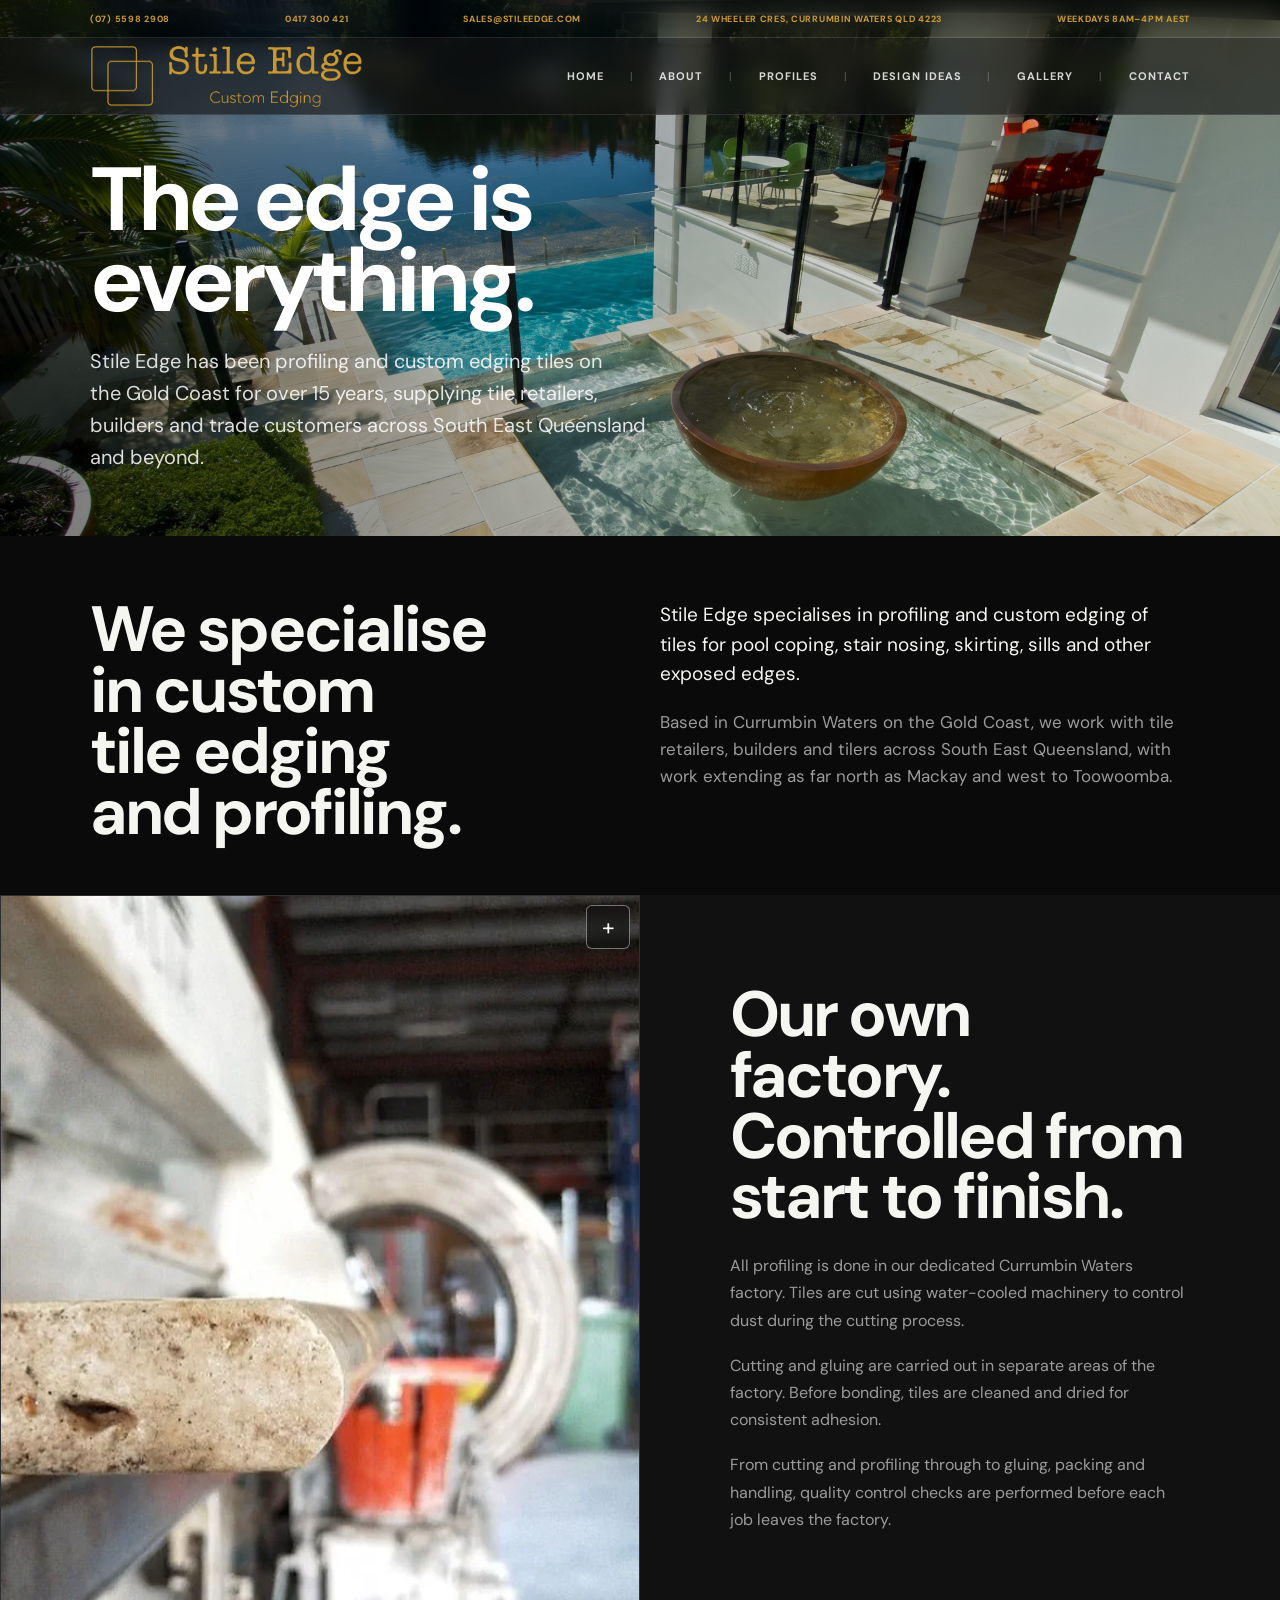
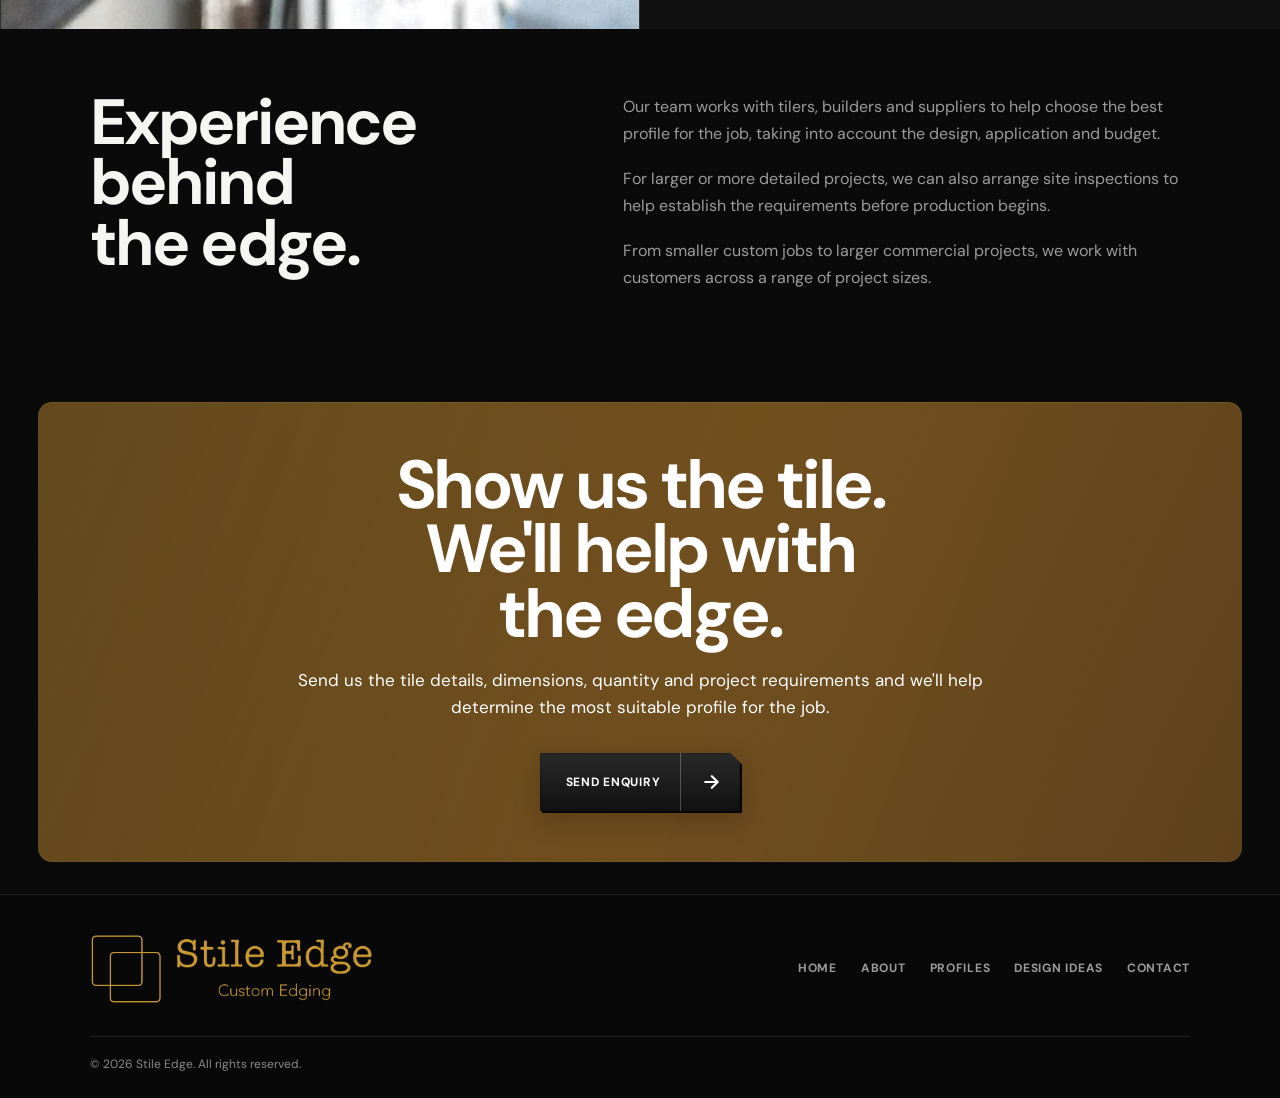
==== about.html @ d9618c3f "Update about.html" ====
<!DOCTYPE html>
<html lang="en">
<head>
    <!-- =========================
         1. HEAD / METADATA
    ========================== -->
    <meta charset="UTF-8">
    <meta name="viewport" content="width=device-width, initial-scale=1.0">
    <title>About Stile Edge | Custom Tile Edging Gold Coast</title>
    <meta name="description" content="Stile Edge is a Gold Coast tile profiling and edging specialist with over 15 years of experience, supplying custom tile edges for pool coping, stairs, aprons and more.">
    <meta property="og:title" content="About Stile Edge | Custom Tile Edging">
    <meta property="og:description" content="Gold Coast based specialists in custom tile edging and profiling.">
    <meta property="og:image" content="https://stileedge.com/images/og-image.jpg">
    <meta property="og:url" content="https://stileedge.com/about.html">
    <meta property="og:type" content="website">
    <!-- Large social preview for X and compatible platforms -->
    <meta name="twitter:card" content="summary_large_image">
    <meta property="og:image:alt" content="Stile Edge custom tile edging and profiling">
    <!-- Preload the above-the-fold heading font -->
    <link
        rel="preload"
        href="fonts/dm-sans-v17-latin-700.woff2"
        as="font"
        type="font/woff2"
        crossorigin
    >
    <link rel="stylesheet" href="style.css">
    <link rel="icon" type="image/png" href="images/favicon.png">
    <link rel="apple-touch-icon" sizes="180x180" href="images/apple-touch-icon.png">
    <link rel="canonical" href="https://stileedge.com/about.html">
    <script type="application/ld+json">
        {
        "@context": "https://schema.org",
        "@type": "LocalBusiness",
        "@id": "https://stileedge.com/#business",
        "name": "Stile Edge",
        "image": "https://stileedge.com/images/logo.webp",
        "telephone": "+61-7-5598-2908",
        "email": "sales@stileedge.com",
        "address": {
            "@type": "PostalAddress",
            "streetAddress": "24 Wheeler Crescent",
            "addressLocality": "Currumbin Waters",
            "addressRegion": "QLD",
            "postalCode": "4223",
            "addressCountry": "AU"
        },
        "areaServed": [
            {
                "@type": "City",
                "name": "Gold Coast"
            },
            {
                "@type": "AdministrativeArea",
                "name": "South East Queensland"
            }
        ],
        "geo": {
            "@type": "GeoCoordinates",
            "latitude": -28.148675,
            "longitude": 153.473419
        },
        "url": "https://stileedge.com",
        "openingHours": "Mo-Fr 08:00-16:00"
        }
    </script>
</head>
<body>
    <!-- =========================
         2.1 HEADER - TOP BAR
    ========================== -->
    <div class="top-bar">
        <div class="top-bar-inner">
            <a
                href="tel:0755982908"
                class="top-bar-office"
            >
                (07) 5598 2908
            </a>
            <a
                href="tel:0417300421"
                class="top-bar-mobile"
            >
                0417 300 421
            </a>
            <a
                href="mailto:sales@stileedge.com"
                class="top-bar-email"
            >
                sales@stileedge.com
            </a>
            <a
                href="https://www.google.com/maps/search/?api=1&query=24+Wheeler+Crescent%2C+Currumbin+Waters+QLD+4223"
                class="top-bar-address"
                target="_blank"
                rel="noopener noreferrer"
            >
                24 Wheeler Cres, Currumbin Waters Qld 4223
            </a>
            <a
                href="contact.html#contact-details"
                class="top-bar-hours"
            >
                Weekdays 8am–4pm AEST
            </a>
        </div>
    </div>
    <!-- =========================
         2.2 HEADER - MAIN HEADER / NAVIGATION
    ========================== -->
    <header class="site-header">
        <div class="header-inner">
            <a href="index.html" class="site-logo" aria-label="Stile Edge home">
                <img class="site-logo-mark"
                     src="images/logo.webp"
                     alt=""
                     width="1020"
                     height="1002">
                
                <img class="site-logo-wordmark"
                     src="images/logotext.webp"
                     alt=""
                     width="1122"
                     height="363">
            </a>
            <nav class="desktop-nav" aria-label="Primary navigation">
                <a href="index.html">Home</a>
                <a href="about.html" aria-current="page">About</a>
                <a href="profiles.html">Profiles</a>
                <a href="designideas.html">Design Ideas</a>
                <a href="gallery.html">Gallery</a>
                <a href="contact.html">Contact</a>
            </nav>
            <button class="menu-button" type="button" aria-label="Open navigation" aria-expanded="false" aria-controls="mobile-menu">
                <span></span>
                <span></span>
            </button>
        </div>
        <nav id="mobile-menu" class="mobile-menu" aria-label="Mobile navigation">
            <a href="index.html">Home</a>
            <a href="about.html" aria-current="page">About</a>
            <a href="profiles.html">Profiles</a>
            <a href="designideas.html">Design Ideas</a>
            <a href="contact.html">Contact</a>
        </nav>
    </header>
    <!-- =========================
         3. MAIN CONTENT
    ========================== -->
    <main>
        <!-- =========================
             3.1 MAIN - HERO
        ========================== -->
        <section class="about-hero">
            <img src="images/heroabout.webp" alt="Custom tile edging by Stile Edge" class="about-hero-image" width="1920" height="750" fetchpriority="high" decoding="async">
            <div class="about-hero-overlay"></div>
            <div class="about-hero-content">
                <h1>
                    The edge is
                    <span>everything.</span>
                </h1>
                <p class="about-hero-text">
                    Stile Edge has been profiling and custom edging tiles on the Gold Coast for over 15 years, supplying tile retailers, builders and trade customers across South East Queensland and beyond.
                </p>
            </div>
        </section>
        <!-- =========================
            3.2 MAIN - INTRODUCTION
        ========================== -->
        <section class="about-introduction section">
            <div class="container">
                <div class="about-introduction-grid">
                    <div class="about-introduction-heading">
                        <h2>
                            We specialise in custom tile edging and profiling.
                        </h2>
                    </div>
                    <div class="about-introduction-copy">
                        <p class="about-lead">
                            Stile Edge specialises in profiling and custom edging of tiles for pool coping, stair nosing, skirting, sills and other exposed edges.
                        </p>
                        <p>Based in Currumbin Waters on the Gold Coast, we work with tile retailers, builders and tilers across South East Queensland, with work extending as far north as Mackay and west to Toowoomba. </p>
                    </div>
                </div>
            </div>
        </section>
        <!-- =========================
             3.3 MAIN - FACTORY / PROCESS
        ========================== -->
        <section class="about-statement">
            <div class="about-statement-image">
                <article class="project-card about-project-card">
                    <button
                        type="button"
                        class="service-gallery-expand project-card-toggle"
                        aria-label="Show Full Bullnose profile used in this image"
                        aria-expanded="false"
                    >
                        +
                    </button>
                    <div class="project-card-inner">
                        <div class="project-card-front">
                            <img
                                src="images/workshop1.webp"
                                alt="Full Bullnose tile edging"
                                width="1400"
                                height="1050"
                                loading="lazy"
                                decoding="async"
                            >
                        </div>
                        <div class="project-card-back" inert>
                            <div class="project-back-content">
                                <div class="mini-profile-full">
                                    <div class="mini-profile-image">
                                        <img
                                            src="images/fullbullnose.webp"
                                            alt="Full Bullnose tile edge profile"
                                            width="915"
                                            height="571"
                                            loading="lazy"
                                        >
                                    </div>
                                    <div class="mini-profile-info">
                                        <strong>Full Bullnose</strong>
                                    
                                        <a
                                            href="profiles.html#full-bullnose"
                                            class="text-link"
                                        >
                                            Explore Full Bullnose
                                            <span aria-hidden="true">↗</span>
                                        </a>
                                    </div>
                                </div>
                            </div>
                        </div>
                    </div>
                </article>
            </div>
            <div class="about-statement-content">
                <h2>Our own factory.<br>
                    Controlled from start to finish.
                </h2>
                <p>All profiling is done in our dedicated Currumbin Waters factory. Tiles are cut using water-cooled machinery to control dust during the cutting process.</p>
                <p>Cutting and gluing are carried out in separate areas of the factory. Before bonding, tiles are cleaned and dried for consistent adhesion.</p>
                <p>From cutting and profiling through to gluing, packing and handling, quality control checks are performed before each job leaves the factory.</p>
            </div>
        </section>
        <!-- =========================
             3.4 MAIN - EXPERIENCE / SERVICE
        ========================== -->
        <section class="about-service section">
            <div class="container">
                <div class="about-service-grid">
                    <div>
                        <h2>Experience behind the edge.</h2>
                    </div>
                    <div class="about-service-copy">
                        <p>
                            Our team works with tilers, builders and suppliers to help choose the best profile for the job, taking into account the design, application and budget.
                        </p>
                        <p>
                            For larger or more detailed projects, we can also arrange site inspections to help establish the requirements before production begins.
                        </p>
                        <p>
                            From smaller custom jobs to larger commercial projects, we work with customers across a range of project sizes.
                        </p>
                    </div>
                </div>
            </div>
        </section>
        <!-- =========================
             3.5 MAIN - CONTACT CTA
        ========================== -->
        <section class="about-cta">
            <div class="about-cta-inner">
                <h2>
                    Show us the tile.
                    <span>We'll help with the edge.</span>
                </h2>
                <p>
                    Send us the tile details, dimensions, quantity and project requirements and we'll help determine the most suitable profile for the job.
                </p>
                <div class="about-cta-actions">
                    <a href="contact.html#contact-form" class="button button-primary">
                        <span class="button-label">Send Enquiry</span>
                        <span class="button-arrow" aria-hidden="true">
                            <svg viewBox="0 0 24 24" aria-hidden="true" focusable="false">
                                <path d="M5 12h14M13 5l7 7-7 7" />
                            </svg>
                        </span>
                    </a>
                </div>
            </div>
        </section>
    </main>
    <!-- =========================
         4. FOOTER
    ========================== -->
    <footer class="site-footer">
        <div class="footer-inner">
            <a
                href="index.html"
                class="footer-brand"
                aria-label="Stile Edge home"
            >
                <img
                    class="footer-mark"
                    src="images/logo.webp"
                    alt=""
                    width="1020"
                    height="1002"
                    loading="lazy"
                >
                <img
                    class="footer-wordmark"
                    src="images/logotext.webp"
                    alt=""
                    width="1122"
                    height="363"
                    loading="lazy"
                >
            </a>
            <nav
                class="footer-links"
                aria-label="Footer navigation"
            >
                <a href="index.html">Home</a>
                <a href="about.html">About</a>
                <a href="profiles.html">Profiles</a>
                <a href="designideas.html">Design Ideas</a>
                <a href="contact.html">Contact</a>
            </nav>
        </div>
        <div class="footer-bottom">
            <p class="copyright">
                © 2026 Stile Edge. All rights reserved.
            </p>
        </div>
    </footer>
    <!-- =========================
         5. JAVASCRIPT
    ========================== -->
    <script src="script.js"></script>
</body>
</html>
---- style.css ----
*,
*::before,
*::after {
    box-sizing: border-box;
}
/* ==========================
   1. Design Tokens
========================== */
:root {
    --bg: #0a0a0a;
    --surface: #111111;
    --surface-2: #181818;
    --text: #f5f5f2;
    --text-muted: #9b9b9b;
    --text-dim: #888888;
    /* Brand */
    --brand-gold: #d9a64a;
    --logo-gold: #CC9B33;
    --brand-gold-bright: #e8c676;
    --brand-gold-deep: #b98232;
    --platinum-blue: #334c5c;
    --platinum-blue-deep: #223640;
    --platinum-blue-deeper: #101c22;
    /* Semantic */
    --accent: var(--brand-gold);
    --accent-bright: var(--brand-gold-bright);
    --accent-ink: var(--brand-gold);
    --line-strong: rgba(255,255,255,.20);
    --beam: var(--brand-gold);
    --beam-size: 2px;
    --dark: #050505;
    --line: rgba(255,255,255,.10);
    --max-width: 1100px;
    --page-padding: clamp(20px, 4vw, 72px);
    --section-space: clamp(48px, 5vw, 72px);
    --section-gap: clamp(32px, 4vw, 56px);
    --ease: cubic-bezier(.22, 1, .36, 1);
    --section-title-size: clamp(38px, 4vw, 54px);
    --body-copy-size: 16px;
    --gold-button:
        linear-gradient(
            180deg,
            rgba(255,255,255,.28) 0,
            rgba(255,255,255,.06) 2px,
            transparent 3px
        ),
        linear-gradient(
            108deg,
            transparent 0%,
            transparent 34%,
            rgba(255,255,255,.11) 46%,
            transparent 60%
        ),
        linear-gradient(
            180deg,
            var(--brand-gold-bright) 0%,
            var(--brand-gold) 44%,
            var(--brand-gold-deep) 100%
        );
    
    --gold-button-hover:
        linear-gradient(
            180deg,
            rgba(255,255,255,.34) 0,
            rgba(255,255,255,.08) 2px,
            transparent 3px
        ),
        linear-gradient(
            108deg,
            transparent 0%,
            transparent 30%,
            rgba(255,255,255,.16) 46%,
            transparent 62%
        ),
        linear-gradient(
            180deg,
            var(--brand-gold-bright) 0%,
            var(--brand-gold) 52%,
            var(--brand-gold-deep) 100%
        );
    --cta-surface:
        linear-gradient(
            115deg,
            #896628 0%,
            #75521F 48%,
            #62451D 100%
        );
    /* Spacing rhythm */
    --space-1: 4px;
    --space-2: 8px;
    --space-3: 12px;
    --space-4: 16px;
    --space-5: 24px;
    --space-6: 32px;
    --space-7: 48px;
    --space-8: 64px;
    --space-9: 80px;
    /* Stile edge motif */
    --brand-edge-length: 40px;
    --brand-edge-thickness: 2px;

    /* Shape system */
    --radius-section: 14px;
    --radius-card: 0;
    --radius-media: 0;
    --radius-tag: 0;
    --radius-field: 0;
    --radius-section-edge: 0;
    
    /* Button geometry */
    --button-depth: 2px;
    --button-chamfer: 14px;
    --button-arrow-width: 52px;
}
/* ==========================
   2. Fonts
========================== */

/* dm-sans-regular - latin */
@font-face {
  font-display: swap;
  font-family: 'DM Sans';
  font-style: normal;
  font-weight: 400;
  src: url('fonts/dm-sans-v17-latin-regular.woff2') format('woff2');
}
/* dm-sans-500 - latin */
@font-face {
  font-display: swap;
  font-family: 'DM Sans';
  font-style: normal;
  font-weight: 500;
  src: url('fonts/dm-sans-v17-latin-500.woff2') format('woff2');
}
/* dm-sans-700 - latin */
@font-face {
  font-display: swap;
  font-family: 'DM Sans';
  font-style: normal;
  font-weight: 700;
  src: url('fonts/dm-sans-v17-latin-700.woff2') format('woff2');
}

/* ==========================
   3. Base / Reset
========================== */

@view-transition {
    navigation: auto;
}

::view-transition-old(root),
::view-transition-new(root) {
    animation-duration: 180ms;
    animation-timing-function: ease-out;
}

#profiles,
#aprons,
#gallery,
#contact {
    scroll-margin-top: 110px;
}

h1,
h2,
h3 {
    text-wrap: balance;
}

p {
    text-wrap: pretty;
}

html {
    color-scheme: dark;
    scroll-padding-top: 110px;
    scroll-behavior: smooth;
}


body {
    margin: 0;
    background: var(--bg);
    color: var(--text);
    font-family: "DM Sans", system-ui, -apple-system, sans-serif;
    line-height: 1.6;
    -webkit-font-smoothing: antialiased;
    -moz-osx-font-smoothing: grayscale;
    overflow-x: hidden;
}

img {
    display: block;
    max-width: 100%;
    height: auto;
}


a {
    color: inherit;
    text-decoration: none;
    transition:
        color .3s ease,
        background-color .3s ease,
        border-color .3s ease,
        transform .3s ease;
}


a:hover {
    color: var(--accent);
}


a:focus-visible,
button:focus-visible {
    outline: 2px solid var(--text);
    outline-offset: 6px;
}

button {
    font: inherit;
}

.menu-button {
    display: none;
}

.feature-image {
    border: 0;
}

.profiles-heading h2,
.aprons-heading h2,
.feature-copy h2,
.section-heading h2 {
    position: relative;
    padding-bottom: 16px;
}

.profiles-heading h2::after,
.aprons-heading h2::after,
.feature-copy h2::after,
.section-heading h2::after {
    content: "";
    position: absolute;
    left: 0;
    bottom: 0;
    width: var(--brand-edge-length);
    height: var(--brand-edge-thickness);
    background: var(--accent);
}

.profiles-heading h2,
.aprons-heading h2,
.section-heading h2,
.feature-copy h2 {
    font-size: var(--section-title-size);
    line-height: .96;
    letter-spacing: -.04em;
}

.profiles-description,
.aprons-intro-copy,
.feature-copy p:not(.eyebrow) {
    font-size: var(--body-copy-size);
    line-height: 1.6;
}

.feature-image,
.gallery-grid img {
    border-radius: var(--radius-media);
    overflow: hidden;
}

/* ==========================
   4.1 SHARED SERVICE CARDS
============================== */

.service-number {
    display: none;
}

.services {
    background: var(--bg);
}

.service-feature {
   position: relative;
   display: grid;
   grid-template-columns: 1fr 1fr;
   min-height: 500px;
   margin-bottom: 0;
   background: var(--surface);
   border:
   1px solid var(--line-strong);
   border-top:
       var(--beam-size)
       solid
       var(--beam);
   border-bottom: 0;
       overflow: hidden;
       transition:
           border-color .3s ease;
}

.service-feature:last-child {
    border-bottom:
        1px solid
        var(--line);
}

.service-image {
    position: relative;
    min-height: 500px;
    overflow: hidden;
    background: var(--surface-2);
}

.service-image img {
    width: 100%;
    height: 100%;
    object-fit: cover;
    transition:
        transform .9s var(--ease);
}

.service-content {
    position: relative;
    border-left:
        var(--beam-size)
        solid
        var(--beam);
    display: flex;
    flex-direction: column;
    justify-content: center;
    padding:
        clamp(40px, 6vw, 85px)
        clamp(30px, 5vw, 70px);
}

.service-content h3 {
    margin: 0 0 20px;
    font-family:
        "DM Sans",
        system-ui,
        sans-serif;
    font-size: clamp(40px, 4.5vw, 66px);
    line-height: .9;
    font-weight: 500;
    letter-spacing: -.045em;
}

.service-content p {
    max-width: 530px;
    margin: 0 0 25px;
    color: var(--text-muted);
    font-size: 16px;
    line-height: 1.7;
}

.service-feature:nth-of-type(even) .service-image {
    order: 2;
}

.service-feature:nth-of-type(even) .service-content {
    order: 1;
    border-left: 0;
    border-right:
       var(--beam-size)
       solid
       var(--beam);
}

/* =============================
   4.2 SHARED SERVICE GALLERIES
================================= */

:is(.home-page, .services-page-body) .service-feature--gallery {
    transition:
        grid-template-columns .22s var(--ease),
        min-height .22s var(--ease);
}

/* ==========================
   Gallery media
========================== */

:is(.home-page, .services-page-body) .service-gallery {
    position: relative;
    isolation: isolate;
}

:is(.home-page, .services-page-body) .service-gallery-track {
    display: flex;
    width: 100%;
    height: 100%;
    overflow: hidden;
    scrollbar-width: none;
}

:is(.home-page, .services-page-body) .service-gallery-track::-webkit-scrollbar {
    display: none;
}

:is(.home-page, .services-page-body) .service-gallery-slide {
    flex: 0 0 100%;
    width: 100%;
    min-width: 100%;
    height: 100%;
    margin: 0;
    background: var(--dark);
    scroll-snap-align: start;
    scroll-snap-stop: always;
}

:is(.home-page, .services-page-body) .service-gallery-slide img {
    display: block;
    width: 100%;
    height: 100%;
    object-fit: cover;
    pointer-events: none;
    user-select: none;
}

/* ==========================
   Counter
========================== */

:is(.home-page, .services-page-body) .service-gallery-counter {
    position: absolute;
    left: 10px;
    bottom: 10px;
    z-index: 4;
    padding: 7px 9px;
    border-radius: 6px;
    background: rgba(18, 18, 18, .72);
    color: #fff;
    font-size: 10px;
    font-weight: 700;
    line-height: 1;
    letter-spacing: .08em;
    backdrop-filter: blur(6px);
    -webkit-backdrop-filter: blur(6px);
}

/* ==========================
   Expand / collapse
========================== */

:is(.home-page, .services-page-body) .service-gallery-expand,
.project-card-toggle {
    position: absolute;
    top: 10px;
    right: 10px;
    z-index: 5;
    display: grid;
    place-items: center;
    width: 44px;
    height: 44px;
    padding: 0;
    border: 1px solid rgba(255, 255, 255, .42);
    border-radius: 6px;
    background: rgba(18, 18, 18, .65);
    color: #fff;
    font-size: 23px;
    font-weight: 400;
    line-height: 1;
    cursor: pointer;
    backdrop-filter: blur(6px);
    -webkit-backdrop-filter: blur(6px);
    transition:
        transform .18s ease,
        background-color .18s ease,
        border-color .18s ease;
}

:is(.home-page, .services-page-body) .service-gallery-expand:hover,
.project-card-toggle:hover {
    background: rgba(18, 18, 18, .88);
    border-color: rgba(255, 255, 255, .7);
}

:is(.home-page, .services-page-body) .service-gallery-expand:active,
.project-card-toggle:active {
    transform: scale(.95);
}

:is(.home-page, .services-page-body)
.service-feature--gallery.is-gallery-open
.service-gallery-expand {
    transform: rotate(45deg);
}

/* ==========================
   Previous / next
========================== */

:is(.home-page, .services-page-body) .service-gallery-arrow {
    position: absolute;
    top: 50%;
    z-index: 5;
    display: grid;
    place-items: center;
    width: 46px;
    height: 46px;
    padding: 0;
    border: 1px solid rgba(255, 255, 255, .42);
    border-radius: 6px;
    background: rgba(18, 18, 18, .64);
    color: #fff;
    font-size: 18px;
    opacity: 0;
    visibility: hidden;
    pointer-events: none;
    cursor: pointer;
    transform: translateY(-50%);
    backdrop-filter: blur(6px);
    -webkit-backdrop-filter: blur(6px);
    transition:
        opacity .18s ease,
        background-color .18s ease,
        border-color .18s ease;
}

:is(.home-page, .services-page-body) .service-gallery-arrow--prev {
    left: 14px;
}

:is(.home-page, .services-page-body) .service-gallery-arrow--next {
    right: 14px;
}

:is(.home-page, .services-page-body)
.service-feature--gallery.is-gallery-open
.service-gallery-arrow {
    opacity: 1;
    visibility: visible;
    pointer-events: auto;
}

:is(.home-page, .services-page-body)
.service-gallery-arrow:hover:not(:disabled) {
    background: rgba(18, 18, 18, .9);
    border-color: rgba(255, 255, 255, .72);
}

:is(.home-page, .services-page-body) .service-gallery-arrow:disabled {
    opacity: .25;
    cursor: default;
    pointer-events: none;
}

/* ==========================
   Swipe enabled only when open
========================== */

:is(.home-page, .services-page-body)
.service-feature--gallery.is-gallery-open
.service-gallery-track {
    overflow-x: auto;
    overflow-y: hidden;
    scroll-snap-type: x mandatory;
    scroll-behavior: smooth;
    overscroll-behavior-inline: contain;
}

/* Existing service hover zoom must
   not fight the carousel */

:is(.home-page, .services-page-body)
.service-feature--gallery.is-gallery-open:hover
.service-gallery-slide img {
    transform: none;
}

/* =========================
   4.3 SERVICE DETAIL PAGES
============================ */

.service-detail {
    padding-block:
        clamp(42px, 4.5vw, 60px);
    border-bottom:
        1px solid
        var(--line-strong);
    background: var(--surface);
}

/* Alternate section tone */

.service-detail:nth-of-type(even) {
    background: var(--bg);
}

/* Main layout */

.service-detail-grid {
    display: grid;
    grid-template-columns:
        minmax(280px, .9fr)
        minmax(340px, 1.1fr);
    gap:
        clamp(40px, 6vw, 84px);
    align-items: center;
}

/* =================================
   Copy
================================= */

.service-detail-main {
    grid-column: 1;
    grid-row: 1;
    max-width: 560px;
}

.service-detail-main h2 {
    display: flex;
    align-items: baseline;
    gap: 14px;
    margin:
        0
        0
        18px;
    font-family:
        "DM Sans",
        system-ui,
        sans-serif;
    font-size:
        clamp(40px, 4vw, 56px);
    font-weight: 500;
    line-height: .94;
    letter-spacing: -.04em;
}

.service-detail-number {
    color: var(--accent-ink);
    font-family:
        "DM Sans",
        system-ui,
        sans-serif;
    font-size: 11px;
    font-weight: 700;
    letter-spacing: .14em;
}

.service-detail-main > p {
    max-width: 520px;
    margin:
        0
        0
        22px;
    color: var(--text-muted);
    font-size: 16px;
    line-height: 1.65;
}

/* =================================
   Scope tags
================================= */

.scope-items {
    display: flex;
    flex-wrap: wrap;
    gap: 8px;
    margin: 0;
    border: 0;
}

.scope-items span,
.scope-items a {
    padding:
        8px
        11px;
    border:
        1px solid
        var(--line-strong);
    border-radius: 0;
    background: transparent;
    color: var(--text-muted);
    font-size: 9px;
    font-weight: 700;
    letter-spacing: .08em;
    text-transform: uppercase;
}

.scope-items a {
    transition:
        color .18s ease,
        border-color .18s ease,
        background-color .18s ease;
}

.scope-items a:hover {
    color: var(--accent);
    border-color: var(--accent);
}

/* =================================
   Image
================================= */

.service-detail-image {
    grid-column: 2;
    grid-row: 1;
    justify-self: end;
    width:
        min(100%, 520px);
    margin: 0;
    aspect-ratio: 3 / 2;
    overflow: hidden;
    border: 0;
    box-shadow:
        7px
        7px
        0
        var(--dark);
}

.service-detail-image img {
    width: 100%;
    height: 100%;
    object-fit: cover;
    transition:
        transform .5s
        var(--ease);
}

/* =================================
   Alternate image / copy
================================= */

.service-detail:nth-of-type(even)
.service-detail-main {
    grid-column: 2;
}

.service-detail:nth-of-type(even)
.service-detail-image {
    grid-column: 1;

    justify-self: start;
}

/* =========================================================
   4.4 SERVICE GALLERY UTILITIES
========================================================= */

.has-single-gallery-image .service-gallery-counter,
.has-single-gallery-image .service-gallery-arrow {
    display: none !important;
}

/* ==========================
   5. Shared Layout
========================== */

.container {
    width: min(100% - (var(--page-padding) * 2), var(--max-width));
    margin-inline: auto;
}

.section {
    padding-block: var(--section-space);
}

.section + .section {
    padding-top: var(--section-gap);
}

/* =========================================================
   5.1 HEADER - TOP INFORMATION BAR
========================================================= */

.top-bar {
    position: fixed;
    top: 0;
    left: 0;
    width: 100%;
    height: 38px;
    z-index: 400;
    border-bottom: 1px solid rgba(255, 255, 255, .12);
    background: rgba(0, 0, 0, .33);
    backdrop-filter: blur(14px);
    -webkit-backdrop-filter: blur(14px);
    color: var(--logo-gold);        
    /* old - color: rgba(255,255,255,.82); -  */
    font-size: 9px;
    font-weight: 700;
    letter-spacing: .08em;
    line-height: 1;
    text-transform: uppercase;
}

.top-bar-inner {
    width: min(
        calc(100% - (var(--page-padding) * 2)),
        var(--max-width)
    );

    height: 38px;
    margin-inline: auto;
    display: flex;
    align-items: center;
    justify-content: space-between;
    gap: 30px;
}

.top-bar a {
    color: var(--logo-gold);
    /* old - color: rgba(255,255,255,.78); - */
}

.top-bar a:hover {
    color: var(--accent);
}


/* =========================================================
   5.2 HEADER - MAIN HEADER
========================================================= */

.site-header {
    position: absolute;
    top: 38px;
    left: 0;
    width: 100%;
    z-index: 300;
    background: rgba(20, 20, 20, .62);
    backdrop-filter: blur(10px);
    -webkit-backdrop-filter: blur(10px);
    border-bottom: 1px solid rgba(255, 255, 255, .10);
}

.header-inner {
    width: min(
        calc(100% - (var(--page-padding) * 2)),
        var(--max-width)
    );
    min-height: 76px;
    margin-inline: auto;
    display: grid;
    grid-template-columns: 280px minmax(0, 1fr);
    align-items: center;
    column-gap: 40px;
}


.site-logo {
    display: flex;
    align-items: center;
    gap: 12px;
    width: fit-content;
    max-width: 100%;
}

.site-logo img {
    display: block;
    height: auto;
    max-width: none;
}

.site-logo .site-logo-mark {
    width: 64px;
}

.site-logo .site-logo-wordmark {
    width: 198px;
}

/* =========================================================
   5.3 HEADER - DESKTOP NAVIGATION
========================================================= */

.desktop-nav {
    min-width: 0;
    display: flex;
    align-items: center;
    justify-content: flex-end;
    gap: clamp(18px, 2vw, 30px);
    white-space: nowrap;
}

.desktop-nav a {
    display: inline-flex;
    align-items: center;
    color: rgba(255, 255, 255, .82);
    font-size: 11px;
    font-weight: 700;
    letter-spacing: .095em;
    line-height: 1;
    text-transform: uppercase;
    transition:
        color .3s ease,
        opacity .3s ease;
}

.desktop-nav a + a::before {
    content: "|";
    margin-right: clamp(18px, 2vw, 30px);
    color: rgba(255, 255, 255, .28);
    font-weight: 400;
}

.desktop-nav a:hover {
    color: #fff;
}

/* =========================================================
   5.6 HEADER - MOBILE MENU
========================================================= */

.mobile-menu {
    display: flex;
    flex-direction: column;
    position: absolute;
    top: 100%;
    left: 0;
    right: 0;
    z-index: 1001;
    background: rgba(12, 12, 12, .92);
    backdrop-filter: blur(18px);
    -webkit-backdrop-filter: blur(18px);
    border-top: 1px solid rgba(255, 255, 255, .10);
    box-shadow: 0 20px 40px rgba(0, 0, 0, .45);
    max-height: 0;
    opacity: 0;
    visibility: hidden;
    overflow: hidden;
    pointer-events: none;
    transition:
        max-height .4s var(--ease),
        opacity .3s ease,
        visibility .3s ease;
}

.mobile-menu.open {
    max-height: 360px;
    opacity: 1;
    visibility: visible;
    pointer-events: auto;
}

.mobile-menu a {
    display: flex;
    align-items: center;
    min-height: 52px;
    padding-left: 24px;
    padding-right: 24px;
    border-bottom: 1px solid var(--line);
    color: var(--text-muted);
    font-size: 12px;
    font-weight: 700;
    letter-spacing: .08em;
    text-transform: uppercase;
    transition:
        color .3s ease,
        padding-left .3s ease;
}

.mobile-menu a:hover {
    padding-left: 28px;
    color: var(--text);
}

.mobile-menu a:last-child {
    border-bottom: 0;
}

/* ===================================
   6.1 SHARED COMPONENTS - BUTTONS
=================================== */

.button {
    display: inline-flex;
    align-items: stretch;
    justify-content: flex-start;
    min-height: 54px;
    font-size: 12px;
    font-weight: 700;
    letter-spacing: .06em;
    line-height: 1;
    text-transform: uppercase;
    cursor: pointer;
    text-decoration: none;
}

/* --------------------------------------------
   6.1.1 SHARED COMPONENTS - BUTTONS PRIMARY
------------------------------------------ */

.button-primary {
    --button-face: var(--gold-button);
    --button-face-hover: var(--gold-button-hover);
    --button-ink: #090909;
    --button-depth-color: #050505;
    --button-divider: rgba(9, 9, 9, .14);
    --button-chamfer: 8px;
    position: relative;
    isolation: isolate;
    z-index: 0;
    min-height: 54px;
    padding: 0 0 0 20px;
    background: transparent;
    color: var(--button-ink);
    border: 0;
    border-radius: 0;
    overflow: visible;
    transition:
        transform .22s var(--ease),
        color .22s ease;
}

/* CTA top face */
.button-primary::before {
    content: "";
    position: absolute;
    inset: 0;
    z-index: -1;
    background: var(--button-face);
    clip-path: polygon(
        0 0,
        calc(100% - var(--button-chamfer)) 0,
        100% var(--button-chamfer),
        100% 100%,
        0 100%
    );
    
    border-radius: 0;
    box-shadow:
        inset 0 0 0 1px rgba(8,8,8,.22);
    transition:
        background-color .22s ease;
}

/* Black underlayer = tile thickness */
.button-primary::after {
    content: "";
    position: absolute;
    inset: 0;
    z-index: -2;
    background: var(--button-depth-color);
    clip-path: polygon(
        0 0,
        calc(100% - var(--button-chamfer)) 0,
        100% var(--button-chamfer),
        100% 100%,
        0 100%
    );
    
    border-radius: 0;
    transform:
        translate(var(--button-depth), var(--button-depth));
    transition:
        transform .22s var(--ease);
}

.contact .button-primary,
.about-cta .button-primary {
    --button-chamfer: 10px;
    --button-face: linear-gradient(180deg, #292929, #111111);
    --button-face-hover: linear-gradient(180deg, #383838, #1D1D1D);
    --button-ink: #FFFFFF;
    --button-divider: rgba(255,255,255,.25);
    min-height: 58px;
    padding-left: 26px;
    filter: drop-shadow(0 8px 12px rgba(0,0,0,.18));
    /* old - filter: drop-shadow( 0 10px 18px rgba(235, 173, 70, .10)); - */
}

.contact .button-label,
.about-cta .button-label {
    min-height: 58px;
    padding-right: 20px;
}

.contact .button-arrow,
.about-cta .button-arrow {
    width: 60px;
    min-height: 58px;
}

.button-label {
    display: inline-flex;
    align-items: center;
    min-height: 54px;
    padding-right: 16px;
    white-space: nowrap;
}

.button-arrow {
    display: inline-flex;
    align-items: center;
    justify-content: center;
    align-self: stretch;
    width: var(--button-arrow-width);
    min-height: 54px;
    border-left: 1px solid var(--button-divider);
    background: transparent;
    color: inherit;
}

.button-arrow svg {
    width: 20px;
    height: 20px;
    fill: none;
    stroke: currentColor;
    stroke-width: 2.6;
    stroke-linecap: round;
    stroke-linejoin: round;
    transition:
        transform .22s var(--ease);
}

.button-primary:hover {
    color: var(--button-ink);
}

.button-primary:hover::before {
    background: var(--button-face-hover);
}

.button-primary:hover::after {
    transform:
        translate(
            var(--button-depth),
            var(--button-depth)
        );
}

.button-primary:hover .button-arrow svg {
    transform: translateX(2px);
}

.button-primary:active {
    transform: translate(1px, 1px);
}

.button-primary:active::after {
    transform: translate(2px, 2px);
}

/* ========================================
   6.2 SHARED COMPONENTS - SECTION HEADINGS
======================================== */

.section-heading {
    max-width: 800px;
    margin-bottom: 45px;
}

.section-heading h2 {
    margin: 0;
    font-size: clamp(36px, 5vw, 64px);
    line-height: 1;
    letter-spacing: -0.03em;
}

/* ========================================
   6.3 SHARED COMPONENTS - EYEBROW LABELS
======================================== */

.eyebrow {
    margin: 0 0 12px;
    color: var(--accent);
    font-size: 11px;
    font-weight: 800;
    letter-spacing: .12em;
    text-transform: uppercase;
}

/* ----------------------------------------
   6.4 SHARED COMPONENTS - Text Links
-------------------------------------- */

.text-link {
    display: inline-flex;
    align-items: center;
    gap: 10px;
    color: var(--text);
    font-size: 12px;
    font-weight: 800;
    letter-spacing: .08em;
    text-transform: uppercase;
}


.text-link span {
    color: var(--accent);
    font-size: 18px;
    transition:
        transform .4s var(--ease);
}


.text-link:hover {
    color: var(--text);
}


.text-link:hover span {
    transform: translate(4px, -4px);
}

/* =====================================
   7.1 HOME PAGE - Hero
================================== */

.hero {
    position: relative;
    height: min(620px, 70vh);
    min-height: 520px;
    display: block;
    overflow: hidden;
    padding-top: 0;
}

.hero-slider,
.hero-overlay {
    position: absolute;
    inset: 0;
}

.hero-slider {
    touch-action: pan-y;
}

.hero-slide {
    position: absolute;
    inset: 0;
    opacity: 0;
    z-index: 0;
    transition: opacity 2.2s ease-in-out;
}

.hero-slide.is-active {
    opacity: 1;
    z-index: 1;
}

.hero-image {
    width: 100%;
    height: 100%;
    object-fit: cover;
    object-position: center 30%;
}

.hero-overlay {
    position: absolute;
    inset: 0;
    background:
        linear-gradient(
            90deg,
            rgba(0,0,0,.92) 0%,
            rgba(0,0,0,.65) 42%,
            rgba(0,0,0,.15) 100%
        );
    z-index: 2;
    pointer-events: none;
}

.hero-content {
    position: absolute;
    top: 114px;
    bottom: 108px;
    left: max(var(--page-padding), calc((100vw - var(--max-width)) / 2));
    right: auto;
    z-index: 3;
    width: min(
        850px,
        calc(100% - (var(--page-padding) * 2))
    );
    display: flex;
    flex-direction: column;
    justify-content: center;
}

.hero h1 {
    max-width: 860px;
    margin: 0 0 14px;
    font-size: clamp(52px, 6.25vw, 84px);
    line-height: .9;
    letter-spacing: -.05em;
    text-wrap: balance;
    color: #FFFFFF;
}

.hero h1 span {
    display: block;
    color: #FFFFFF;
}

.hero-text {
    max-width: 620px;
    margin: 0;
    color: rgba(255,255,255,.72);
    font-size: clamp(15px, 1.45vw, 18px);
}

.hero-actions {
    position: absolute;
    left: max(
        var(--page-padding),
        calc((100vw - var(--max-width)) / 2)
    );

    bottom: 42px;
    transform: none;
    z-index: 3;
    display: flex;
    justify-content: flex-start;
    gap: 12px;
    flex-wrap: nowrap;
    width: max-content;
}

/* ====================================
   7.3 HOME PAGE - PROFILES
==================================== */

.profiles {
    background: var(--bg);
    padding-top: clamp(16px, 2vw, 28px);
    padding-bottom: var(--section-gap);
}

.profiles-intro {
    display: grid;
    grid-template-columns:
        minmax(0, 1.15fr)
        minmax(0, .85fr);
    gap: var(--space-6);
    align-items: start;
    margin-bottom: var(--space-5);
}

.profiles-heading h2 {
    max-width: 700px;
    margin: 0;
    font-size: clamp(36px, 4.5vw, 46px);
    line-height: .95;
    letter-spacing: -.04em;
    text-wrap: balance;
}

.profiles-description {
    max-width: 500px;
    color: var(--text-muted);
    font-size: 17px;
}

.profiles-description p {
    margin: 0;
}

/* =========================================================
   FINAL POLISH — INNER PAGE SECTION INTROS
========================================================= */

.services-page .profiles {
    padding-block:
        var(--space-7)
        var(--space-6);
}

.services-page .profiles-intro {
    grid-template-columns:
        minmax(0, 1fr)
        minmax(320px, .72fr);
    gap: var(--space-7);
    align-items: start;
    margin-bottom: 0;
}

.services-page .profiles-heading h2 {
    max-width: 640px;
}

.services-page .profiles-description {
    max-width: 560px;
    padding-top: var(--space-1);
}

.services-page .profiles-description p {
    margin: 0;
    line-height: 1.65;
}

@media (max-width: 760px) {
    .services-page .profiles {
        padding-block:
            var(--space-6)
            var(--space-5);
    }

    .services-page .profiles-intro {
        grid-template-columns: 1fr;
        gap: var(--space-5);
    }

    .services-page .profiles-description {
        padding-top: 0;
    }
}

#half-bullnose,
#full-bullnose,
#flat-edge-bevel,
#pencil-round,
#mitred-apron,
#flat-edge-bevel-apron,
#step-tread-grooves,
#custom-profiles {
    scroll-margin-top: 24px;
}

/* ====================================
   7.3.5 HOME PAGE - CUSTOMER REVIEWS
==================================== */

.reviews-section {
    position: relative;
    padding-block: clamp(24px, 3.5vw, 42px);
    background: var(--surface-2);
    border-top: 0;
    border-bottom: 0;
    overflow: hidden;
}

.reviews-layout {
    display: grid;
    grid-template-columns: 320px minmax(0, 1fr);
    align-items: stretch;
    background: var(--surface);
    border-top:
        var(--brand-edge-thickness)
        solid
        var(--accent);
    border-bottom:
        var(--brand-edge-thickness)
        solid
        var(--accent);
        overflow: hidden;
    }

/* -------------------------
   Review overview
------------------------- */

.reviews-overview {
    display: flex;
    flex-direction: column;
    justify-content: space-between;
    padding: 24px;
    background: var(--surface);
    border-right: 0;
}

.reviews-overview .eyebrow {
    margin-bottom: 12px;
}

.reviews-overview h2 {
    margin: 0;
    font-size: clamp(34px, 3.5vw, 46px);
    font-weight: 500;
    line-height: .94;
    letter-spacing: -.045em;
}

.reviews-overview h2 span {
    display: block;
    color: var(--text-muted);
}

/* -------------------------
   Review gallery
------------------------- */

.reviews-gallery {
    position: relative;
    min-width: 0;
    display: flex;
    overflow: hidden;
    background: var(--surface);
}

.reviews-gallery-track {
    flex: 1 1 auto;
    display: flex;
    align-items: stretch;
    width: 100%;
    overflow-x: auto;
    overflow-y: hidden;
    scroll-snap-type: x mandatory;
    scroll-behavior: smooth;
    overscroll-behavior-inline: contain;
    scrollbar-width: none;
}

.reviews-gallery-track::-webkit-scrollbar {
    display: none;
}

/* -------------------------
   Individual review
------------------------- */

.review-gallery-slide {
    position: relative;
    flex: 0 0 100%;
    width: 100%;
    min-width: 100%;
    display: flex;
    flex-direction: column;
    padding:
        24px
        clamp(64px, 6vw, 88px)
        24px
        clamp(28px, 4vw, 52px);
    background: var(--surface);
    scroll-snap-align: start;
    scroll-snap-stop: always;
}

.review-gallery-top {
    display: flex;
    align-items: center;
    justify-content: space-between;
    gap: 24px;
    margin-bottom: 18px;
}

.review-gallery-source {
    display: inline-flex;
    align-items: center;
    gap: 5px;

    color: rgba(255,255,255,.58);

    font-size: 9px;
    font-weight: 700;
    line-height: 1;
    letter-spacing: .12em;
    text-transform: uppercase;

    cursor: pointer;

    transition:
        color .15s ease,
        transform .15s ease;
}

.review-gallery-source:hover {
    color: rgba(255,255,255,.82);
}

.review-gallery-source:active {
    color: var(--accent);
    transform: translateY(1px);
}

.review-gallery-stars {
    flex-shrink: 0;
    color: var(--accent);
    font-size: 14px;
    line-height: 1;
    letter-spacing: .06em;
}

.review-gallery-body {
    min-width: 0;
}

.review-gallery-slide blockquote {
    max-width: 66ch;
    margin: 0 0 18px;
    color: var(--text);
    font-size: clamp(16px, 1.5vw, 18px);
    font-weight: 500;
    line-height: 1.6;
    text-wrap: pretty;
}

.review-gallery-slide blockquote p {
    margin: 0;
}

/* -------------------------
   Reviewer / source
------------------------- */

.review-gallery-footer {
    display: flex;
    align-items: center;
    justify-content: space-between;
    gap: 24px;
    margin-top: auto;
    padding-top: 16px;
    border-top: 0;
}

.review-gallery-footer strong {
    font-size: 13px;
    font-weight: 700;
}

/* -------------------------
   Next review control
------------------------- */

.review-gallery-next {
    position: absolute;
    top: 50%;
    right: 18px;
    z-index: 4;

    width: 42px;
    height: 42px;
    padding: 0;

    display: grid;
    place-items: center;

    background: transparent;
    color: #090909;

    border: 0;
    border-radius: 0;

    cursor: pointer;

    transform: translateY(-50%);

    isolation: isolate;
}

/* Gold face */
.review-gallery-next::before {
    content: "";
    position: absolute;
    inset: 0;
    z-index: -1;
    background: var(--gold-button);
    clip-path: polygon(
        0 0,
        calc(100% - 7px) 0,
        100% 7px,
        100% 100%,
        0 100%
    );
    box-shadow:
        inset 0 0 0 1px rgba(8,8,8,.22);
    transition:
        background-color .22s ease;
}

/* Dark tile-thickness layer */
.review-gallery-next::after {
    content: "";
    position: absolute;
    inset: 0;
    z-index: -2;
    background: #050505;
    clip-path: polygon(
        0 0,
        calc(100% - 7px) 0,
        100% 7px,
        100% 100%,
        0 100%
    );
    transform: translate(2px, 2px);
}

.review-gallery-next:hover {
    color: #090909;
}

.review-gallery-next:hover::before {
    background: var(--gold-button-hover);
}

.review-gallery-next svg {
    width: 18px;
    height: 18px;
    fill: none;
    stroke: currentColor;
    stroke-width: 2.6;
    stroke-linecap: round;
    stroke-linejoin: round;
    transition: transform .22s var(--ease);
}

.review-gallery-next:hover svg {
    transform: translateX(2px);
}

/* ==========================
   7.4 SHARED FEATURE MODULE
============================== */

.feature-section {
    width: min(
        calc(100% - (var(--page-padding) * 2)),
        var(--max-width)
    );
    margin-inline: auto;
    margin-block: var(--section-space);
    display: grid;
    grid-template-columns: 1fr 1fr;
    min-height: 0;
    background: var(--surface);
    border: 1px solid var(--line);
    overflow: hidden;
}

.feature-section--spaced {
    margin-bottom: var(--section-space);
}

/* -----------------------------------
   7.4.1 Feature Content
----------------------------------- */

.feature-copy {
    display: flex;
    flex-direction: column;
    justify-content: center;
    align-self: stretch;
    padding: clamp(32px, 4vw, 56px);
}

.feature-copy h2 {
    max-width: 620px;
    margin: 0 0 26px;
    font-size: clamp(50px, 6vw, 88px);
    line-height: .92;
    letter-spacing: -.06em;
    text-wrap: balance;
}

.feature-copy p:not(.eyebrow) {
    max-width: 560px;
    margin: 0 0 32px;
    color: var(--text-muted);
    font-size: 18px;
    line-height: 1.7;
}

/* ------------------------------------
   7.4.2 Feature Image
------------------------------------ */

.feature-image {
    position: relative;
    min-height: 0;
    aspect-ratio: auto;
    align-self: stretch;
    overflow: hidden;
    background: var(--surface-2);
}

.feature-image::after {
    content: "";
    position: absolute;
    inset: 0;
    background:
        linear-gradient(
            180deg,
            rgba(0,0,0,.05),
            rgba(0,0,0,.35)
        );

    pointer-events: none;
}

.feature-image img {
    width: 100%;
    height: 100%;
    object-fit: cover;
    transition:
        transform 1s var(--ease);
}

.feature-section:hover .feature-image img {
    transform: scale(1.025);
}

/* =================================
   7.5 HOME PAGE - Apron Profiles
================================= */

.aprons-intro {
    display: grid;
    grid-template-columns: 1.2fr 0.8fr;
    gap: clamp(40px, 5vw, 80px);
    align-items: start;
    margin-bottom: 80px;
    margin-bottom: var(--section-gap); 
}

.aprons-heading h2 {
    max-width: 800px;
    margin: 0;
    font-size: clamp(52px, 6vw, 88px);
    line-height: .92;
    letter-spacing: -.055em;
    text-wrap: balance;
}

.aprons-heading h2 span {
    display: block;
    color: rgba(255,255,255,.75);
}

.aprons-intro-copy {
    max-width: 500px;
    color: var(--text-muted);
    font-size: 17px;
}

.aprons-intro-copy p {
    margin: 0 0 25px;
}

/* ==========================
   7.6 Home Page - Gallery
========================== */

.gallery {
    background: var(--surface);
    padding-top: clamp(48px, 5vw, 72px);
    padding-bottom: var(--section-space);
}

/* ==========================
   7.6.1 Home Page - Gallery Flip Cards
========================== */

.gallery-grid {
    display: grid;
    grid-template-columns: repeat(2, 1fr);
    gap: 20px;
}

.project-card {
    position: relative;
    isolation: isolate;
    perspective: 1200px;
    cursor: pointer;
    aspect-ratio: 16 / 10;
}

.project-card-inner {
    position: relative;
    width: 100%;
    height: 100%;
    transition: transform 0.7s var(--ease);
    transform-style: preserve-3d;
}

.project-card.is-flipped .project-card-inner {
    transform: rotateY(180deg);
}

.project-card-toggle {
    z-index: 10;
}

.project-card.is-flipped .project-card-toggle {
    transform: rotate(45deg);
}

.project-card-front,
.project-card-back {
    position: absolute;
    inset: 0;
    backface-visibility: hidden;
    -webkit-backface-visibility: hidden;
    border-radius: var(--radius-card);
    overflow: hidden;
    border: 1px solid var(--line);
}

.project-card-front img {
    width: 100%;
    height: 100%;
    object-fit: cover;
    display: block;
}

.project-card-back {
    background: var(--surface);
    transform: rotateY(180deg);
    display: flex;
    flex-direction: column;
    padding: 0;
    overflow: hidden;
}

.mini-profile-full {
    display: flex;
    flex-direction: column;
    height: 100%;
}

.mini-profile-full .mini-profile-image {
    width: 100%;
    height: 65%;
    overflow: hidden;
    flex-shrink: 0;
}

.project-back-content {
    display: flex;
    flex-direction: column;
    height: 100%;
}

.mini-profile-info {
    display: flex;
    flex: 1;
    flex-direction: column;
    justify-content: center;
    align-items: flex-start;
    gap: 12px;
    padding:
        20px
        22px;
}

.mini-profile-full .mini-profile-image img {
    width: 100%;
    height: 100%;
    object-fit: cover;
    object-position: center 30%;
}

.mini-profile-full strong {
    display: block;
    margin-bottom: 12px;
    font-size: clamp(22px, 2.5vw, 30px);
    letter-spacing: -0.03em;
}

.mini-profile-image {
    width: 72px;
    height: 52px;
    border-radius: var(--radius-media);
    overflow: hidden;
    flex-shrink: 0;
}

.mini-profile-image img {
    width: 100%;
    height: 100%;
    object-fit: cover;
}

.mini-profile-info strong {
    display: block;
    margin: 0;
    font-size: clamp(22px, 2.5vw, 30px);
    line-height: 1;
    letter-spacing: -.03em;
}

/* =============================
   7.8 Home Page — Contact CTA
============================= */

.contact {
    position: relative;
    isolation: isolate;
    overflow: hidden;
    padding-block: clamp(70px, 8vw, 100px);
    color: #FFFFFF;
    background: var(--cta-surface);
    text-align: center;
    border-radius: var(--radius-section);
}

.contact,
.about-cta {
    margin: 28px clamp(16px, 3vw, 40px) 32px;
    box-shadow:
        inset 0 1px 0 rgba(235, 173, 70, .14),
        inset 0 -1px 0 rgba(255, 255, 255, .05);
}

/* Very subtle tonal depth — no circles */
.contact::after,
.about-cta::after {
    content: "";
    position: absolute;
    inset: 0;
    z-index: 0;
    pointer-events: none;
    background:
        linear-gradient(
            105deg,
            rgba(0,0,0,.18) 0%,
            rgba(0,0,0,.06) 42%,
            transparent 68%
        );
}

.contact-content,
.about-cta-inner {
    position: relative;
    z-index: 1;
}

.contact-content {
    max-width: 800px;
    margin: 0 auto;
    padding-inline: 20px;
}

.contact h2 {
    max-width: 850px;
    margin: 0 auto 35px;
    font-size: clamp(40px, 6vw, 80px);
    line-height: .94;
    letter-spacing: -.045em;
    text-wrap: balance;
}

.contact .about-cta-actions {
    justify-content: center;
    margin-top: 28px;
}

/* ==========================
   8.1 About Page Hero
========================== */

.about-hero {
    position: relative;
    min-height: 58vh;
    display: flex;
    align-items: flex-end;
    overflow: hidden;
    padding-top: 160px;
}

.about-hero--short {
    min-height: 50vh;
}

.about-hero-image {
    position: absolute;
    inset: 0;
    width: 100%;
    height: 100%;
    object-fit: cover;
    object-position: center 35%;
}

.about-hero-overlay {
    position: absolute;
    inset: 0;
    background:
        linear-gradient(
            90deg,
            rgba(0,0,0,.55) 0%,
            rgba(0,0,0,.25) 40%,
            rgba(0,0,0,.05) 100%
        );
    z-index: 1;
    pointer-events: none;
}

.about-hero-content {
    position: relative;
    z-index: 2;
    width: min(
        720px,
        calc(100% - (var(--page-padding) * 2))
    );
    margin-left:
        max(
            var(--page-padding),
            calc((100vw - var(--max-width)) / 2)
        );
    margin-right: var(--page-padding);
    margin-bottom: clamp(50px, 7vh, 80px);
}

.about-hero h1 {
    max-width: 800px;
    margin: 0 0 24px;
    font-size: clamp(52px, 7vw, 96px);
    line-height: .9;
    letter-spacing: -.055em;
    color: #FFFFFF;
}
.about-hero h1 span {
    display: block;
    color: #FFFFFF;
}
.about-hero-text {
    max-width: 560px;
    margin: 0;
    color: rgba(255,255,255,.85);
    font-size: clamp(17px, 1.8vw, 20px);
    line-height: 1.6;
}

/* ==========================
   8.2 About Page transitions
========================== */

.about-hero,
.about-introduction,
.about-statement,
.about-service {
    border-radius: var(--radius-section-edge);
}

.about-cta {
    border-radius: var(--radius-section);
}

.about-statement,
.about-service {
    margin-top: -12px;
    position: relative;
    z-index: 1;
}

/* ==========================
   8.3 About Page Introduction
========================== */

.about-introduction {
    background: var(--bg);
}
.about-introduction-grid {
    display: grid;
    grid-template-columns: 1fr 1fr;
    gap: 40px;
    align-items: start;
}
.about-introduction-heading h2 {
    margin: 0;
    font-size: clamp(42px, 5vw, 68px);
    line-height: .95;
    letter-spacing: -.045em;
}
.about-introduction-copy {
    color: var(--text-muted);
    font-size: 17px;
}
.about-introduction-copy p {
    margin: 0 0 20px;
}
.about-lead {
    color: var(--text) !important;
    font-size: 19px !important;
    line-height: 1.55 !important;
}

/* ==========================
   8.4 About Page Statement
========================== */

.about-statement {
    display: grid;
    grid-template-columns: 1fr 1fr;
    min-height: 420px;
    background: var(--surface);
}
.about-statement-image {
    position: relative;
    min-height: 420px;
    overflow: hidden;
    background: var(--surface-2);
}

.about-project-card {
    position: absolute;
    inset: 0;

    width: 100%;
    height: 100%;

    aspect-ratio: auto;
}

.about-statement-image img {
    width: 100%;
    height: 100%;
    object-fit: cover;
}
.about-statement-content {
    display: flex;
    flex-direction: column;
    justify-content: center;
    padding:
        clamp(50px, 7vw, 100px)
        max(var(--page-padding), calc((100vw - var(--max-width)) / 2));
}
.about-statement-content h2 {
    margin: 0 0 24px;
    font-size: clamp(42px, 5vw, 68px);
    line-height: .95;
    letter-spacing: -.045em;
}
.about-statement-content h2 span {
    display: block;
    color: rgba(255,255,255,.75);
}
.about-statement-content p {
    max-width: 480px;
    margin: 0 0 18px;
    color: var(--text-muted);
    font-size: 16px;
    line-height: 1.7;
}

/* ===================================
   8.10 About Page Profile Service
=================================== */

.about-service {
    background: var(--bg);
}

.about-service-grid {
    display: grid;
    grid-template-columns: 1fr 1.2fr;
    gap: 60px;
    align-items: start;
}

.about-service-grid h2 {
    margin: 0;
    font-size: clamp(42px, 5vw, 68px);
    line-height: .95;
    letter-spacing: -.045em;
}

.about-service-copy {
    color: var(--text-muted);
    font-size: 16px;
}

.about-service-copy p {
    margin: 0 0 18px;
    line-height: 1.7;
}

/* ===================================
   8.11 About Page Profile CTA
=================================== */

.about-cta {
    position: relative;
    isolation: isolate;
    overflow: hidden;
    background:
    linear-gradient(
        110deg,
        rgba(0,0,0,.13),
        transparent 52%,
        rgba(0,0,0,.05)
    ),
    var(--cta-surface); 
    color: #FFFFFF;
    text-align: center;
    padding-block: clamp(40px, 4vw, 56px);
}

.about-cta-inner {
    max-width: 800px;
    margin: 0 auto;
    padding-inline: var(--page-padding);
}
.about-cta h2 {
    margin: 0 0 20px;
    font-size: clamp(40px, 5.5vw, 68px);
    line-height: .95;
    letter-spacing: -.045em;
}

.about-cta h2 span {
    display: block;
}

.about-cta p {
    margin: 0 0 32px;
    color: #FFFFFF;
    font-size: 17px;
}

.about-cta-actions {
    display: flex;
    justify-content: center;
    gap: 12px;
    flex-wrap: wrap;
}

/* ==========================
   9. Contact Page
========================== */

.contact-page {
    padding-block: clamp(40px, 4vw, 56px);
    background: var(--bg);
}

.contact-page-details {
    display: grid;
    grid-template-columns:
        1.05fr
        .8fr
        .8fr
        1.45fr
        1fr;
    gap: 0;
}

.contact-detail {
    position: relative;
    min-width: 0;
    padding:
        var(--space-5)
        var(--space-4);
}

.contact-detail:first-child {
    padding-left: 0;
}

.contact-detail:last-child {
    padding-right: 0;
}

/* Subtle desktop separators only */
.contact-detail + .contact-detail::before {
    content: "";
    position: absolute;
    left: 0;
    top: var(--space-4);
    bottom: var(--space-4);
    width: 1px;
    background:
        linear-gradient(
            to bottom,
            transparent 0%,
            rgba(255,255,255,.12) 24%,
            rgba(255,255,255,.12) 76%,
            transparent 100%
        );
}

.contact-detail-label {
    margin: 0 0 var(--space-2);
    padding-left: 10px;
    border-left:
        var(--brand-edge-thickness)
        solid
        var(--brand-gold);
    color: var(--text-muted);
    font-size: 10px;
    font-weight: 800;
    line-height: 1;
    letter-spacing: .12em;
    text-transform: uppercase;
}

.contact-detail a,
.contact-detail p {
    margin: 0;
    color: var(--text);
    font-size: 16px;
    font-weight: 600;
    line-height: 1.45;
    letter-spacing: -.01em;
}

.contact-detail a:hover {
    color: var(--brand-gold-bright);
}

.contact-detail-link {
    display: inline-flex;
    align-items: flex-start;
    gap: var(--space-2);
}

.contact-detail-arrow {
    flex: 0 0 auto;
    font-size: .8em;
    line-height: 1.2;
    transition: transform .18s ease;
}

.contact-detail-link:hover .contact-detail-arrow {
    transform: translate(2px, -2px);
}

/* ==========================
   10. Contact Form
========================== */

.contact-form-section {
    padding-block: clamp(40px, 5vw, 64px);
    background: var(--bg);
}

.contact-form-intro {
    max-width: none;
    margin-bottom: 32px;
}

.contact-form-intro h2 {
    margin: 0 0 14px;
    font-size: clamp(32px, 4vw, 48px);
    line-height: .95;
    letter-spacing: -.03em;
}

.contact-form {
    max-width: none;
}

.contact-form-lead {
    margin: 0 0 12px;
    color: var(--text-muted);
    font-size: 16px;
    max-width: 72ch;
}

.contact-form-lead:last-of-type {
    margin-bottom: 0;
}

.form-grid {
    display: grid;
    grid-template-columns: 1fr 1fr;
    gap: 20px 24px;
    margin-bottom: 24px;
}

.form-field {
    display: flex;
    flex-direction: column;
    gap: 8px;
}

.form-field--full {
    grid-column: 1 / -1;
}

.form-field label {
    font-size: 12px;
    font-weight: 700;
    letter-spacing: .06em;
    text-transform: uppercase;
    color: var(--text-dim);
}


.form-upload-heading {
    margin: 0;
}

.form-field .optional {
    font-weight: 500;
    text-transform: none;
    letter-spacing: 0;
    color: var(--text-muted);
}

.form-field input,
.form-field textarea {
    width: 100%;
    padding: 14px 16px;
    background: var(--surface);
    border: 1px solid var(--line);
    border-radius: var(--radius-field);
    color: var(--text);
    font: inherit;
    font-size: 15px;
    transition: border-color .25s ease;
}

.form-field input:focus,
.form-field textarea:focus {
    outline: none;
    border-color: var(--accent);
}

.form-field input:focus-visible,
.form-field textarea:focus-visible {
    outline: 2px solid var(--accent);
    outline-offset: 3px;
    border-color: var(--accent);
}

.form-field textarea {
    resize: vertical;
    min-height: 140px;
}

.contact-form-submit {
    min-width: 0;
}

.form-status {
    margin-top: 18px;
    font-size: 15px;
}

.form-status.is-success {
    color: var(--accent);
}

.form-status.is-error {
    color: #ff6b6b;
}

.form-field input[type="file"] {
    padding: 10px 12px;
    cursor: pointer;
}

.form-field input[type="file"] + input[type="file"] {
    margin-top: 10px;
}

.form-field input[type="file"]::file-selector-button {
    margin-right: 14px;
    padding: 8px 12px;
    border: 1px solid var(--line);
    background: var(--surface-2);
    color: var(--text);
    font: inherit;
    cursor: pointer;
}

.form-field-help {
    margin: -4px 0 12px;
    color: var(--text-muted);
    font-size: 13px;
    line-height: 1.5;
}

/* ==========================
   11. Shared Footer
========================== */

.site-footer {
    padding: clamp(24px, 3vw, 40px) 0 24px;
    background: #080808;
    border-top: 1px solid var(--line);
}

.footer-inner {
    width: min(
        calc(100% - (var(--page-padding) * 2)),
        var(--max-width)
    );
    margin-inline: auto;
    display: flex;
    align-items: center;
    justify-content: space-between;
    gap: clamp(32px, 5vw, 72px);
}

/* --------------------------
   Brand
-------------------------- */


.footer-brand {
    display: flex;
    align-items: center;
    gap: 12px;
    width: fit-content;
    max-width: 100%;
}

.footer-brand img {
    display: block;
    height: auto;
}

.footer-brand .footer-mark {
    width: 72px;
}

.footer-brand .footer-wordmark {
    width: 200px;
}


/* --------------------------
   Navigation
-------------------------- */

.footer-links {
    display: flex;
    flex-direction: row;
    align-items: center;
    justify-content: flex-end;
    flex-wrap: wrap;
    gap: 10px 24px;
}

.footer-links a {
    color: var(--text-muted);
    font-size: 12px;
    font-weight: 700;
    letter-spacing: .06em;
    text-transform: uppercase;
}

.footer-links a:hover {
    color: var(--text);
}

/* --------------------------
   Footer bottom
-------------------------- */

.footer-bottom {
    width: min(
        calc(100% - (var(--page-padding) * 2)),
        var(--max-width)
    );
    margin: 32px auto 0;
    padding-top: 18px;
    border-top: 1px solid var(--line);
    display: flex;
    align-items: center;
    justify-content: space-between;
    gap: 20px;
}

.copyright {
    width: auto;
    margin: 0;
    padding: 0;
    border: 0;
    color: #888888;
    font-size: 12px;
}

/* ==========================
   12. RESPONSIVE OVERRIDES
========================== */

/* =========================================
   SERVICE CARD STATES — DESKTOP
========================================= */

@media (min-width: 721px) {
    .services-page-body
    .service-detail.service-feature--gallery.is-gallery-open {
        width: min(
            calc(100% - (var(--page-padding) * 2)),
            var(--max-width)
        );
        margin:
            0
            auto
            12px;
        padding: 0;
        background: var(--surface);
        border:
            1px solid
            var(--line-strong);
        overflow: hidden;
    }

    /* Prevent old alternating detail-page styling */
    .services-page-body
    .service-detail.service-feature--gallery.is-gallery-open:nth-of-type(even) {
        background: var(--surface);
    }

    .services-page-body
    .service-detail.service-feature--gallery.is-gallery-open
    .service-detail-grid {
        width: 100%;
        max-width: none;
        margin: 0;
        display: grid;
        grid-template-columns:
            minmax(0, 1.75fr)
            minmax(270px, .75fr);
        gap: 0;
        min-height: 0;
        align-items: stretch;
    }

    /* Image stays left, just like homepage */
    .services-page-body
    .service-detail.service-feature--gallery.is-gallery-open
    .service-detail-image,
    .services-page-body
    .service-detail.service-feature--gallery.is-gallery-open:nth-of-type(even)
    .service-detail-image {
        grid-column: 1;
        grid-row: 1;
        justify-self: stretch;
        width: 100%;
        height: auto;
        min-height: 0;
        margin: 0;
        aspect-ratio: 4 / 3;
        box-shadow: none;
    }

    /* Copy stays right */
    .services-page-body
    .service-detail.service-feature--gallery.is-gallery-open
    .service-detail-main,
    .services-page-body
    .service-detail.service-feature--gallery.is-gallery-open:nth-of-type(even)
    .service-detail-main {
        grid-column: 2;
        grid-row: 1;
        display: flex;
        flex-direction: column;
        justify-content: center;
        max-width: none;
        padding:
            32px
            clamp(26px, 3.5vw, 42px);
        border-left:
            1px solid
            var(--line-strong);
    }

    .services-page-body
    .service-detail.service-feature--gallery.is-gallery-open
    .service-detail-main h2 {
        margin:
            0
            0
            14px;
        font-size:
            clamp(34px, 3.5vw, 46px);
        line-height: .95;
    }

    .services-page-body
    .service-detail.service-feature--gallery.is-gallery-open
    .service-detail-main > p {
        max-width: 520px;
        margin:
            0
            0
            18px;
        font-size: 14px;
        line-height: 1.6;
    }
    
    .home-page
    .service-feature--gallery.is-gallery-open {
        grid-template-columns:
            minmax(0, 1.75fr)
            minmax(270px, .75fr);
        min-height: 0;
    }

    .home-page
    .service-feature--gallery.is-gallery-open
    .service-image {
        order: 1;
        width: 100%;
        height: auto;
        min-height: 0;
        aspect-ratio: 4 / 3;
    }

    .home-page
    .service-feature--gallery.is-gallery-open
    .service-content {
        order: 2;
        justify-content: center;
        padding:
            32px
            clamp(26px, 3.5vw, 42px);
        border-top: 0;
        border-right: 0;
        border-left:
            1px solid
            var(--line-strong);
    }

    .home-page
    .service-feature--gallery.is-gallery-open
    .service-content h3 {
        font-size:
            clamp(34px, 3.5vw, 46px);
    }

    .home-page .service-feature {
        display: grid;
        grid-template-columns:
            220px
            minmax(0, 1fr);
        min-height: 190px;
        margin-bottom: 12px;
        background: var(--surface);
        border:
            1px solid
            var(--line-strong);
        overflow: hidden;
    }

    .home-page .service-feature:last-child {
        border-bottom:
            1px solid
            var(--line-strong);
    }

    .home-page .service-feature .service-image,
    .home-page
    .service-feature:nth-of-type(even)
    .service-image {
        order: 1;
        min-height: 190px;
        height: 100%;
        aspect-ratio: auto;
    }

    .home-page .service-feature .service-content,
    .home-page
    .service-feature:nth-of-type(even)
    .service-content {
        order: 2;
        justify-content: center;
        padding:
            28px
            clamp(28px, 4vw, 46px);
        border-top: 0;
        border-right: 0;
        border-left:
            1px solid
            var(--line-strong);
    }

    .home-page .service-content h3 {
        margin-bottom: 10px;
        font-size:
            clamp(32px, 3vw, 42px);
        line-height: .95;
    }

    .home-page .service-content p {
        max-width: 620px;
        margin-bottom: 14px;
        font-size: 14px;
        line-height: 1.55;
    }
}

/* Mobile homepage services */

@media (max-width: 700px) {
    .profiles-intro {
        margin-bottom: 30px;
    }

    .profiles-heading h2 {
        font-size: clamp(44px, 13vw, 64px);
    }

    .contact {
        padding-block: 60px;
    }
}

@media (max-width: 1050px) {
    .top-bar {
        font-size: 8px;
        letter-spacing: .06em;
    }
    
    .top-bar-inner {
        gap: 14px;
    }
    
    .top-bar-inner > * {
        white-space: nowrap;
    }
    
    .header-inner {
        grid-template-columns: 250px minmax(0, 1fr);
        column-gap: 20px;
    }

    .contact-page-details {
    grid-template-columns:
        repeat(3, minmax(0, 1fr));

    gap:
        var(--space-6)
        var(--space-7);
    }
    
    .contact-detail {
        padding: 0;
    }
    
    .contact-detail + .contact-detail::before {
        display: none;
    }
    
    /* Give the long address breathing room */
    .contact-detail:nth-child(4) {
        grid-column: span 2;
    }
    
    .contact-detail:last-child {
        grid-column: auto;
    }
    
    
    .site-logo {
        gap: 10px;
    }
    
    .site-logo .site-logo-mark {
        width: 58px;
    }
    
    .site-logo .site-logo-wordmark {
        width: 180px;
    }


    .desktop-nav {
        gap: 14px;
    }

    .desktop-nav a + a::before {
        margin-right: 14px;
    }

}

@media (max-width: 1100px) {
    .profiles-intro {
        grid-template-columns: 1fr;
        gap: var(--space-5);
    }

    .hero h1 {
        font-size: clamp(40px, 5vw, 64px);
        margin-bottom: 14px;
    }

    .hero-text {
        font-size: 16px;
        margin: 0;
    }
}

@media (max-width: 900px) {
    .footer-links {
        gap: 10px 20px;
    }

    .contact-page-details {
        grid-template-columns:
            repeat(2, minmax(0, 1fr));
        gap:
            var(--space-6)
            var(--space-7);
    }

    .contact-detail + .contact-detail::before {
        display: none;
    }

    .contact-detail {
        padding: 0;
    }

    .contact-detail:last-child {
        grid-column: 1 / -1;
    }

    .contact-detail:nth-child(4) {
        grid-column: auto;
    }

    .service-detail-grid {
        grid-template-columns: 1fr;
        gap: 24px;
    }

    .service-detail-main,
    .service-detail:nth-of-type(even) .service-detail-main {
        grid-column: 1;
        grid-row: 1;
    }

    .service-detail-image,
    .service-detail:nth-of-type(even) .service-detail-image {
        grid-column: 1;
        grid-row: 2;
        justify-self: start;
        width: min(100%, 620px);
    }
}

/* Phone contact details */
@media (max-width: 560px) {
    .contact-page-details {
        grid-template-columns:
            repeat(2, minmax(0, 1fr));
        grid-template-areas:
            "email office"
            "mobile hours"
            "location location";
        gap:
            var(--space-6)
            var(--space-5);
    }
    .contact-detail {
        min-width: 0;
        padding: 0;
        border: 0;
    }

    .contact-detail:nth-child(1) {
        grid-area: email;
    }

    .contact-detail:nth-child(2) {
        grid-area: office;
    }

    .contact-detail:nth-child(3) {
        grid-area: mobile;
    }

    .contact-detail:nth-child(4) {
        grid-area: location;
    }

    .contact-detail:nth-child(5) {
        grid-area: hours;
    }

    .contact-detail + .contact-detail::before {
        display: none;
    }
}

/* Footer navigation — prevent Contact orphaning */

@media (max-width: 700px) {
    .footer-links a:first-child {
        display: none;
    }
}

@media (max-width: 600px) {
    .site-footer {
        padding-top: 24px;
    }

    .footer-inner {
        flex-direction: column;
        align-items: flex-start;
        gap: 24px;
    }

    .footer-brand {
        gap: 10px;
    }
    
    .footer-brand .footer-mark {
        width: 54px;
    }
    
    .footer-brand .footer-wordmark {
        width: 170px;
    }

    .footer-links {
        justify-content: flex-start;
        gap: 10px 18px;
    }

    .footer-bottom {
        margin-top: 28px;
    }
}

@media (max-width: 900px) and (min-width: 721px) {
    .header-inner {
        grid-template-columns: 235px minmax(0, 1fr);
        column-gap: 12px;
    }

    .site-logo .site-logo-mark {
        width: 54px;
    }
    
    .site-logo .site-logo-wordmark {
        width: 168px;
    }


    .desktop-nav {
        gap: 8px;
    }

    .desktop-nav a + a::before {
        margin-right: 8px;
        opacity: 0.5;
    }
}

@media (max-width: 420px) {
    .top-bar-inner {
        gap: 10px;
    }

    .top-bar-hours {
        display: none;
    }
}

/* ============================================================
   13. PROJECT GALLERY PAGE
   Page-specific gallery styles share the global design tokens.
   Scope every rule to .portfolio-page to protect other pages.
   Gallery hero, buttons, CTA, and footer reuse shared styles.
============================================================ */

.portfolio-page .portfolio-hero .about-hero-image {
    object-position: center 48%;
}

.portfolio-page .portfolio-eyebrow {
    margin: 0 0 12px;
    color: var(--accent);
    font-size: 11px;
    font-weight: 800;
    line-height: 1.5;
    letter-spacing: .12em;
    text-transform: uppercase;
}

/* Gallery introduction */
.portfolio-page .portfolio-gallery {
    padding-block: var(--section-space);
    background: var(--bg);
}

.portfolio-page .portfolio-gallery-intro {
    display: grid;
    grid-template-columns: minmax(0, 1.25fr) minmax(260px, .75fr);
    align-items: end;
    column-gap: clamp(30px, 5vw, 80px);
    row-gap: 24px;
    margin-bottom: clamp(26px, 4vw, 48px);
    padding-bottom: 24px;
    border-bottom: 1px solid var(--line);
}

.portfolio-page .portfolio-gallery-intro h2 {
    position: relative;
    margin: 0;
    max-width: 700px;
    padding-bottom: 16px;
    font-size: var(--section-title-size);
    font-weight: 500;
    letter-spacing: -.04em;
    line-height: .96;
}

/* Same short gold underline as other Stile Edge section headings. */
.portfolio-page .portfolio-gallery-intro h2::after {
    content: "";
    position: absolute;
    left: 0;
    bottom: 0;
    width: var(--brand-edge-length);
    height: var(--brand-edge-thickness);
    background: var(--accent);
}

.portfolio-page .portfolio-gallery-description {
    max-width: 380px;
    justify-self: end;
}

.portfolio-page .portfolio-gallery-description p {
    margin: 0;
    color: var(--text-muted);
    font-size: var(--body-copy-size);
    line-height: 1.6;
}

.portfolio-page .portfolio-gallery-description .portfolio-gallery-count {
    margin-top: 18px;
    color: var(--text);
    font-size: 11px;
    font-weight: 700;
    letter-spacing: .09em;
    text-transform: uppercase;
}

.portfolio-page .portfolio-gallery-count span {
    color: var(--accent-bright);
}

/* Archive grid: three columns desktop, two tablet, one phone */
.portfolio-page .portfolio-gallery-grid {
    display: grid;
    grid-template-columns: repeat(3, minmax(0, 1fr));
    gap: 20px;
    margin: 0;
    padding: 0;
    list-style: none;
}

.portfolio-page .portfolio-gallery-item {
    min-width: 0;
    margin: 0;
}

.portfolio-page .portfolio-gallery-card {
    position: relative;
    display: block;
    width: 100%;
    aspect-ratio: 4 / 3;
    padding: 0;
    overflow: hidden;
    border: 1px solid var(--line-strong);
    border-radius: 0;
    background: var(--surface);
    color: #fff;
    text-align: left;
    cursor: zoom-in;
    isolation: isolate;
    transition: border-color .22s ease, transform .22s ease;
}

.portfolio-page .portfolio-gallery-card::after {
    content: "";
    position: absolute;
    inset: 40% 0 0;
    z-index: 0;
    background: linear-gradient(0deg, rgba(0,0,0,.78), rgba(0,0,0,0));
    pointer-events: none;
}

.portfolio-page .portfolio-gallery-card > img {
    display: block;
    width: 100%;
    height: 100%;
    object-fit: cover;
    transition: transform .6s var(--ease);
}

.portfolio-page .portfolio-card-index,
.portfolio-page .portfolio-card-action {
    position: absolute;
    z-index: 1;
    bottom: 17px;
    color: #fff;
    font-size: 11px;
    font-weight: 700;
    line-height: 1.25;
    letter-spacing: .08em;
    text-transform: uppercase;
    pointer-events: none;
}

.portfolio-page .portfolio-card-index { left: 18px; }
.portfolio-page .portfolio-card-index span { color: rgba(255,255,255,.7); }
.portfolio-page .portfolio-card-action { right: 18px; text-align: right; }
.portfolio-page .portfolio-card-action span {
    display: inline-block;
    margin-left: 4px;
    color: var(--accent-bright);
    font-size: 15px;
    line-height: 0;
}

@media (hover: hover) and (pointer: fine) {
    .portfolio-page .portfolio-gallery-card:hover {
        border-color: var(--accent);
    }
    .portfolio-page .portfolio-gallery-card:hover > img {
        transform: scale(1.035);
    }
}

.portfolio-page .portfolio-gallery-card:active {
    transform: scale(.992);
}

.portfolio-page .portfolio-gallery-card:focus-visible {
    outline: 3px solid var(--accent-bright);
    outline-offset: 4px;
}

/* Full image viewer: native <dialog> provides modal focus and Escape */
.portfolio-page .portfolio-viewer {
    box-sizing: border-box;
    width: min(1440px, calc(100vw - 32px));
    max-width: 1440px;
    max-height: calc(100dvh - 32px);
    margin: auto;
    padding: 0;
    overflow: hidden;
    border: 1px solid rgba(255,255,255,.22);
    border-top: 2px solid var(--accent);
    border-radius: 0;
    background: #0b0b0b;
    color: #fff;
    box-shadow: 0 28px 90px rgba(0,0,0,.8);
}

.portfolio-page .portfolio-viewer::backdrop {
    background: rgba(0,0,0,.89);
    backdrop-filter: blur(8px);
    -webkit-backdrop-filter: blur(8px);
}

.portfolio-page .portfolio-viewer-panel {
    position: relative;
    display: flex;
    flex-direction: column;
    width: 100%;
    max-height: calc(100dvh - 36px);
    padding: 52px 12px 12px;
}

.portfolio-page .portfolio-viewer-close {
    position: absolute;
    z-index: 2;
    top: 9px;
    right: 11px;
    display: grid;
    place-items: center;
    width: 42px;
    height: 38px;
    padding: 0;
    border: 1px solid rgba(255,255,255,.25);
    border-radius: 0;
    background: #181818;
    color: #fff;
    font-size: 19px;
    cursor: pointer;
}

.portfolio-page .portfolio-viewer-close:hover,
.portfolio-page .portfolio-viewer-arrow:hover {
    border-color: var(--accent-bright);
    color: var(--accent-bright);
}

.portfolio-page .portfolio-viewer-stage {
    display: grid;
    grid-template-columns: 54px minmax(0, 1fr) 54px;
    align-items: center;
    min-width: 0;
    min-height: 0;
}

.portfolio-page .portfolio-viewer-arrow {
    display: grid;
    place-items: center;
    width: 44px;
    height: 64px;
    justify-self: center;
    padding: 0;
    border: 1px solid rgba(255,255,255,.18);
    border-radius: 0;
    background: #141414;
    color: #fff;
    font-size: 34px;
    font-weight: 300;
    line-height: 1;
    cursor: pointer;
}

.portfolio-page .portfolio-viewer-figure {
    display: flex;
    flex-direction: column;
    min-width: 0;
    min-height: 0;
    margin: 0;
}

.portfolio-page .portfolio-viewer-figure > img {
    display: block;
    width: 100%;
    height: min(73dvh, 790px);
    max-height: calc(100dvh - 190px);
    object-fit: contain;
    background: #050505;
}

.portfolio-page .portfolio-viewer-caption {
    display: flex;
    justify-content: space-between;
    align-items: baseline;
    gap: 20px;
    min-height: 46px;
    padding: 13px 4px 0;
    color: #f5f5f2;
    font-size: 12px;
    line-height: 1.4;
}

.portfolio-page [data-portfolio-counter] {
    flex-shrink: 0;
    color: var(--accent-bright);
    font-weight: 700;
    letter-spacing: .1em;
}

.portfolio-page [data-portfolio-caption] {
    text-align: right;
}

.portfolio-page .portfolio-viewer-hint {
    margin: 10px 0 0;
    color: var(--text-muted);
    font-size: 11px;
    text-align: center;
    letter-spacing: .04em;
}

.portfolio-page .portfolio-viewer button:focus-visible {
    outline: 2px solid var(--accent-bright);
    outline-offset: 3px;
}

/* Soft expansion, without an exaggerated card-flip effect. */
@media (prefers-reduced-motion: no-preference) {
    .portfolio-page .portfolio-viewer[open] {
        animation: portfolio-viewer-enter .24s ease-out both;
    }
    @keyframes portfolio-viewer-enter {
        from { opacity: 0; transform: scale(.97) translateY(8px); }
        to { opacity: 1; transform: scale(1) translateY(0); }
    }
}

/* Tablet / phone */
@media (max-width: 900px) {
    .portfolio-page .portfolio-gallery-grid {
        grid-template-columns: repeat(2, minmax(0, 1fr));
    }
}

@media (max-width: 700px) {
    .portfolio-page .portfolio-gallery-intro {
        grid-template-columns: minmax(0, 1fr);
        align-items: start;
    }
    .portfolio-page .portfolio-gallery-description { justify-self: start; }
    .portfolio-page .portfolio-gallery-grid {
        grid-template-columns: minmax(0, 1fr);
        gap: 16px;
    }
    .portfolio-page .portfolio-viewer {
        width: calc(100vw - 16px);
        max-height: calc(100dvh - 16px);
    }
    .portfolio-page .portfolio-viewer-panel {
        padding: 52px 8px 10px;
        max-height: calc(100dvh - 20px);
    }
    .portfolio-page .portfolio-viewer-stage {
        position: relative;
        display: block;
    }
    .portfolio-page .portfolio-viewer-arrow {
        position: absolute;
        z-index: 1;
        top: 50%;
        width: 42px;
        height: 52px;
        transform: translateY(-75%);
        background: rgba(10,10,10,.84);
    }
    .portfolio-page .portfolio-viewer-prev { left: 3px; }
    .portfolio-page .portfolio-viewer-next { right: 3px; }
    .portfolio-page .portfolio-viewer-figure > img {
        height: 62dvh;
        max-height: calc(100dvh - 185px);
    }
    .portfolio-page .portfolio-viewer-caption {
        flex-direction: column;
        align-items: flex-start;
        gap: 5px;
        min-height: 0;
        padding: 12px 6px 0;
    }
    .portfolio-page [data-portfolio-caption] { text-align: left; }
    .portfolio-page .portfolio-viewer-hint { font-size: 10px; }
}

@media (prefers-reduced-motion: reduce) {
    .portfolio-page .portfolio-gallery-card,
    .portfolio-page .portfolio-gallery-card > img {
        transition: none;
    }
}


/* ==========================
   13. LANDSCAPE OVERRIDES
========================== */

@media (max-width: 950px) and (max-height: 520px) {
    .hero {
        height: 100dvh !important;
        min-height: 100dvh !important;
        padding-top: 0 !important;
    }

    .hero-content {
        position: absolute !important;
        top: 114px !important;
        bottom: 84px !important;
        left: var(--page-padding) !important;
        right: calc(var(--page-padding) + 48px) !important;
        width: auto !important;
        max-width: none !important;
        display: flex !important;
        flex-direction: column !important;
        justify-content: center !important;
        transform: none !important;
        margin: 0 !important;
        padding: 0 !important;
    }

    .hero h1 {
        font-size: clamp(22px, 4.5vw, 30px) !important;
        margin-bottom: 6px !important;
        line-height: 1.05 !important;
    }

    .hero-text {
        font-size: 13px !important;
        margin-bottom: 12px !important;
    }

    .hero-actions {
        position: absolute !important;
        left: var(--page-padding);
        transform: none;
        bottom: 32px !important;
        top: auto !important;
        width: max-content !important;
        margin: 0 !important;
        z-index: 5 !important;
    }
}

@media (hover: hover) and (pointer: fine) {
    .service-feature:hover
    .service-image img {
        transform: scale(1.018);
    }

    .service-detail:hover
    .service-detail-image img {
        transform: scale(1.018);
    }
}

/* ==========================
   14. REDUCED MOTION
========================== */

@media (prefers-reduced-motion: reduce) {

    html {
        scroll-behavior: auto;
    }

    *,
    *::before,
    *::after {
        animation-duration: .01ms !important;
        animation-iteration-count: 1 !important;
        transition-duration: .01ms !important;
        scroll-behavior: auto !important;
    }

    ::view-transition-old(root),
    ::view-transition-new(root) {
        animation: none !important;
    }
}

/* ---------------------------------
   COLLAPSED / COMPACT STATE
--------------------------------- */

.services-page-body
.service-detail.service-feature--gallery:not(.is-gallery-open) {
    width: min(
        calc(100% - (var(--page-padding) * 2)),
        var(--max-width)
    );
    margin:
        0
        auto
        12px;
    padding: 0;
    background: var(--surface);
    border:
        1px solid
        var(--line-strong);
    overflow: hidden;
}

/* Don't alternate background while collapsed */

.services-page-body
.service-detail.service-feature--gallery:not(.is-gallery-open):nth-of-type(even) {
    background: var(--surface);
}

/* Remove normal container inset while compact */

.services-page-body
.service-detail.service-feature--gallery:not(.is-gallery-open)
.service-detail-grid {
    width: 100%;
    max-width: none;
    margin: 0;
    display: grid;
    grid-template-columns:
        220px
        minmax(0, 1fr);
    gap: 0;
    min-height: 190px;
    align-items: stretch;
}

/* Image always sits left when collapsed */

.services-page-body
.service-detail.service-feature--gallery:not(.is-gallery-open)
.service-detail-image,
.services-page-body
.service-detail.service-feature--gallery:not(.is-gallery-open):nth-of-type(even)
.service-detail-image {
    grid-column: 1;
    grid-row: 1;
    justify-self: stretch;
    width: 100%;
    height: 100%;
    min-height: 190px;
    margin: 0;
    aspect-ratio: auto;
    box-shadow: none;
}

/* Copy always sits right when collapsed */

.services-page-body
.service-detail.service-feature--gallery:not(.is-gallery-open)
.service-detail-main,
.services-page-body
.service-detail.service-feature--gallery:not(.is-gallery-open):nth-of-type(even)
.service-detail-main {
    grid-column: 2;
    grid-row: 1;
    display: flex;
    flex-direction: column;
    justify-content: center;
    max-width: none;
    padding:
        28px
        clamp(28px, 4vw, 46px);
    border-left:
        1px solid
        var(--line-strong);
}

/* Compact heading */

.services-page-body
.service-detail.service-feature--gallery:not(.is-gallery-open)
.service-detail-main h2 {
    margin:
        0
        0
        10px;
    font-size:
        clamp(32px, 3vw, 42px);
    line-height: .95;
}

/* Compact description */

.services-page-body
.service-detail.service-feature--gallery:not(.is-gallery-open)
.service-detail-main > p:first-of-type {
    display: -webkit-box;
    max-width: 620px;
    margin: 0;
    overflow: hidden;
    color: var(--text-muted);
    font-size: 14px;
    line-height: 1.55;
    -webkit-box-orient: vertical;
    -webkit-line-clamp: 2;
}

/* Hide extra detail until expanded */

.services-page-body
.service-detail.service-feature--gallery:not(.is-gallery-open)
.scope-items,
.services-page-body
.service-detail.service-feature--gallery:not(.is-gallery-open)
.service-detail-main > p ~ p,
.services-page-body
.service-detail.service-feature--gallery:not(.is-gallery-open)
.service-detail-main > .text-link {
    display: none;
}

/* ---------------------------------
   MOBILE COMPACT STATE
--------------------------------- */

@media (max-width: 720px) {
    :root {
        --page-padding: 20px;
        --section-space: 52px;
    }
        
    /* ==========================
       Mobile customer reviews
    ========================== */

    .reviews-section {
        padding-block: 20px;
    }

    .reviews-layout {
        grid-template-columns: 1fr;
    }

    .reviews-overview {
        display: block;
        padding: 20px;
        border-right: 0;
        border-bottom: 0;
    }

    .reviews-overview h2 {
        font-size: clamp(28px, 8vw, 38px);
    }

    .reviews-overview h2 span {
        display: inline;
    }

    .reviews-gallery-track {
        align-items: flex-start;
        transition:
            height .22s
            var(--ease);
    }

    .review-gallery-slide {
        padding:
            22px
            62px
            22px
            20px;
    }

    .review-gallery-top {
        align-items: flex-start;
        gap: 14px;
    }

    .review-gallery-slide blockquote {
        font-size: 15px;
        line-height: 1.6;
    }

    .review-gallery-footer {
        align-items: flex-start;
        flex-direction: column;
        gap: 8px;
    }

    .review-gallery-next {
        right: 12px;
        width: 40px;
        height: 40px;
    }
    
    .form-grid {
        grid-template-columns: 1fr;
    }

    .contact-form-section {
        padding-block: 40px;
    }
    
    /* Slim top-bar stays visible */
    .top-bar {
        display: block;
        height: 32px;
        font-size: 11px;
        letter-spacing: .06em;
    }

    .top-bar-inner {
        height: 32px;
        gap: 16px;
        justify-content: center;
        overflow: hidden;
    }

    .top-bar-mobile,
    .top-bar-address {
        display: none;
    }

    
    /* Prioritise phone and email on narrow screens */
    .top-bar-hours {
        display: none;
    }

    
    .site-header {
        top: 32px;
        background: rgba(10, 10, 10, .45);
        backdrop-filter: blur(12px);
        -webkit-backdrop-filter: blur(12px);
    }

    .header-inner {
        min-height: 76px;
        grid-template-columns: 1fr auto;   /* logo | burger */
        gap: 12px;
        align-items: center;
    }

    .desktop-nav {
        display: none;
    }

    .site-logo {
        gap: 10px;
    }
    
    .site-logo .site-logo-mark {
        width: 48px;
    }
    
    .site-logo .site-logo-wordmark {
        width: 150px;
    }


    .menu-button {
        appearance: none;
        display: flex;
        align-items: center;
        justify-content: center;
        flex-direction: column;
        gap: 6px;
        width: 44px;
        height: 44px;
        padding: 0;
        border: 0;
        background: transparent;
        color: var(--text);
        cursor: pointer;
        position: relative;
        z-index: 20;
        -webkit-tap-highlight-color: transparent;
    }

    .menu-button span {
        display: block;
        width: 22px;
        height: 2px;              /* was 1px — too thin */
        background: currentColor;
        transition: transform .3s ease, opacity .3s ease;
    }

    .menu-button[aria-expanded="true"] span:first-child {
        transform: translateY(4px) rotate(45deg);
    }

    .menu-button[aria-expanded="true"] span:last-child {
        transform: translateY(-4px) rotate(-45deg);
    }
    
    .contact-page {
        padding-top: 40px;
        padding-bottom: 40px;
    }

    .hero {
        height: min(560px, 85svh);
    }

    .hero-content {
        left: var(--page-padding);
        right: calc(var(--page-padding) + 52px);
        top: 108px;
        bottom: 150px;
        width: auto;
        max-width: none;
        margin: 0;
        padding: 0;
        display: flex;
        flex-direction: column;
        justify-content: center;
        transform: none;
    }

    .hero h1 {
        font-size: clamp(46px, 10vw, 58px);
        line-height: .92;
        letter-spacing: -.045em;
        margin-bottom: 10px;
    }

    .hero-text {
        font-size: 15px;
        margin: 0;
    }

    .hero-actions {
        position: absolute;
        left: max(
            var(--page-padding),
            calc((100vw - var(--max-width)) / 2)
        );
        bottom: 42px;
        transform: none;
        z-index: 3;
        display: flex;
        justify-content: flex-start;
        gap: 10px;
        width: max-content;
    }

    .hero-actions .button-primary {
        min-height: 50px;
        padding: 0 0 0 18px;
        font-size: 11px;
    }
    
    .hero-actions .button-label {
        min-height: 50px;
        padding-right: 14px;
    }
    
    .hero-actions .button-arrow {
        width: 46px;
        min-height: 50px;
    }
    
    .hero-actions .button-arrow svg {
        width: 18px;
        height: 18px;
    }

    .about-hero {
        min-height: min(520px, 78svh);
        padding-top: 96px;
        align-items: center;
    }

    .about-hero-content {
        width: 100%;
        margin: 0;
        padding-inline: var(--page-padding);
        padding-block: 20px;
    }
    
    .about-introduction {
        padding-top: 36px;
        padding-bottom: 36px;
    }
    
    .about-service {
        padding-top: 40px;
        padding-bottom: 40px;
    }
    
    .about-service-grid {
        gap: 20px;
    }

    .about-introduction-grid {
        gap: 20px;
    }

    .about-hero h1 {
        font-size: clamp(44px, 12vw, 64px);
    }

    .about-introduction-grid,
    .about-service-grid {
        grid-template-columns: 1fr;
        gap: 30px;
    }

    .about-statement,
    .feature-section {
        grid-template-columns: 1fr;
        min-height: 0;
    }

    .about-statement-image,
    .feature-image {
        min-height: 0;
        aspect-ratio: 4 / 3;
    }

    .about-statement-content,
    .feature-copy {
        padding: 40px var(--page-padding);
    }

    .feature-copy h2 {
        font-size: clamp(48px, 13vw, 72px);
    }

    .gallery-grid {
        grid-template-columns: 1fr;
    }

    .gallery-grid img {
        height: auto;
        aspect-ratio: 16 / 10;
        object-fit: cover;
    }

    .aprons-intro {
        grid-template-columns: 1fr;
        gap: 30px;
        margin-bottom: 55px;
    }

    .aprons-heading h2 {
        font-size: clamp(44px, 13vw, 72px);
    }

    .gallery {
        padding-top: 40px;
    }
    
    .home-page
    .service-feature--gallery.is-gallery-open {
        grid-template-columns: 1fr;
        min-height: 0;
    }

    .home-page
    .service-feature--gallery.is-gallery-open
    .service-image {
        order: 1;
        width: 100%;
        height: auto;
        min-height: 0;
        aspect-ratio: 4 / 3;
    }

    .home-page
    .service-feature--gallery.is-gallery-open
    .service-content {
        order: 2;
        padding:
            18px
            20px
            20px;
        border-left: 0;
        border-top:
            1px solid
            var(--line-strong);
    }

    .home-page
    .service-feature--gallery.is-gallery-open
    .service-content h3 {
        margin-bottom: 7px;
        font-size: 29px;
    }

    .home-page
    .service-feature--gallery.is-gallery-open
    .service-content p {
        margin-bottom: 10px;
        font-size: 13px;
        line-height: 1.5;
    }

    .home-page .service-feature {
        grid-template-columns:
            112px
            minmax(0, 1fr);
        min-height: 148px;
        margin-bottom: 12px;
        border:
            1px solid
            var(--line-strong);
        overflow: hidden;
    }

    .home-page .service-feature .service-image,
    .home-page
    .service-feature:nth-of-type(even)
    .service-image {
        order: 1;
        min-height: 148px;
        height: 100%;
        aspect-ratio: auto;
    }

    .home-page .service-feature .service-content,
    .home-page
    .service-feature:nth-of-type(even)
    .service-content {
        order: 2;
        padding:
            16px
            16px
            18px;
        border-top: 0;
        border-right: 0;
        border-left:
            1px solid
            var(--line-strong);
    }

    .home-page .service-content h3 {
        margin-bottom: 7px;
        font-size: 27px;
        line-height: 1;
    }

    .home-page .service-content p {
        margin-bottom: 10px;
        font-size: 12.5px;
        line-height: 1.45;
    }

    .service-detail-main h2 {
        gap: 10px;
        font-size:
            clamp(31px, 8vw, 34px);
    }

    .scope-items {
        display: grid;
        grid-template-columns:
            repeat(3, minmax(0, 1fr));
        gap: 7px;
    }

    .scope-items span,
    .scope-items a {
        display: flex;
        align-items: center;
        justify-content: center;
        min-height: 42px;
        padding:
            7px
            6px;
        text-align: center;
    }

    .service-detail-image {
        width: 100%;
        aspect-ratio: 16 / 10;
        box-shadow: none;
    }

    /* Detail-page expanded card */
    .services-page-body
    .service-detail.service-feature--gallery.is-gallery-open {
        width: calc(
            100% - (var(--page-padding) * 2)
        );
    
        margin:
            0
            auto
            12px;
    
        padding: 0;
    
        background: var(--surface);
    
        border:
            1px solid
            var(--line-strong);
    
        overflow: hidden;
    }
    
    .services-page-body
    .service-detail.service-feature--gallery.is-gallery-open:nth-of-type(even) {
        background: var(--surface);
    }
    
    .services-page-body
    .service-detail.service-feature--gallery.is-gallery-open
    .service-detail-grid {
        width: 100%;
        max-width: none;
        margin: 0;
    
        grid-template-columns: 1fr;
        gap: 0;
    
        min-height: 0;
    }
    
    .services-page-body
    .service-detail.service-feature--gallery.is-gallery-open
    .service-detail-image,
    .services-page-body
    .service-detail.service-feature--gallery.is-gallery-open:nth-of-type(even)
    .service-detail-image {
        grid-column: 1;
        grid-row: 1;
    
        width: 100%;
        height: auto;
        min-height: 0;
    
        margin: 0;
    
        aspect-ratio: 4 / 3;
    
        box-shadow: none;
    }
    
    .services-page-body
    .service-detail.service-feature--gallery.is-gallery-open
    .service-detail-main,
    .services-page-body
    .service-detail.service-feature--gallery.is-gallery-open:nth-of-type(even)
    .service-detail-main {
        grid-column: 1;
        grid-row: 2;
    
        max-width: none;
    
        padding:
            18px
            20px
            20px;
    
        border-left: 0;
    
        border-top:
            1px solid
            var(--line-strong);
    }
    
    .services-page-body
    .service-detail.service-feature--gallery.is-gallery-open
    .service-detail-main h2 {
        margin-bottom: 10px;
    
        font-size:
            clamp(28px, 8vw, 34px);
    }
    
    .services-page-body
    .service-detail.service-feature--gallery.is-gallery-open
    .service-detail-main > p {
        margin-bottom: 14px;
    
        font-size: 13px;
        line-height: 1.5;
    }
    
    .services-page-body
    .service-detail.service-feature--gallery:not(.is-gallery-open)
    .service-detail-grid {
        grid-template-columns:
            112px
            minmax(0, 1fr);
        min-height: 148px;
    }

    .services-page-body
    .service-detail.service-feature--gallery:not(.is-gallery-open)
    .service-detail-image,
    .services-page-body
    .service-detail.service-feature--gallery:not(.is-gallery-open):nth-of-type(even)
    .service-detail-image {
        min-height: 148px;
        height: 100%;
        aspect-ratio: auto;
        box-shadow: none;
    }

    .services-page-body
    .service-detail.service-feature--gallery:not(.is-gallery-open)
    .service-detail-main,

    .services-page-body
    .service-detail.service-feature--gallery:not(.is-gallery-open):nth-of-type(even)
    .service-detail-main {
        padding:
            16px
            16px
            18px;
    }


    .services-page-body
    .service-detail.service-feature--gallery:not(.is-gallery-open)
    .service-detail-main h2 {
        gap: 8px;

        margin-bottom: 7px;

        font-size: 24px;
        line-height: 1;
    }


    .services-page-body
    .service-detail.service-feature--gallery:not(.is-gallery-open)
    .service-detail-number {
        font-size: 9px;
    }


    .services-page-body
    .service-detail.service-feature--gallery:not(.is-gallery-open)
    .service-detail-main > p:first-of-type {
        font-size: 12px;
        line-height: 1.4;

        -webkit-line-clamp: 2;
    }

}
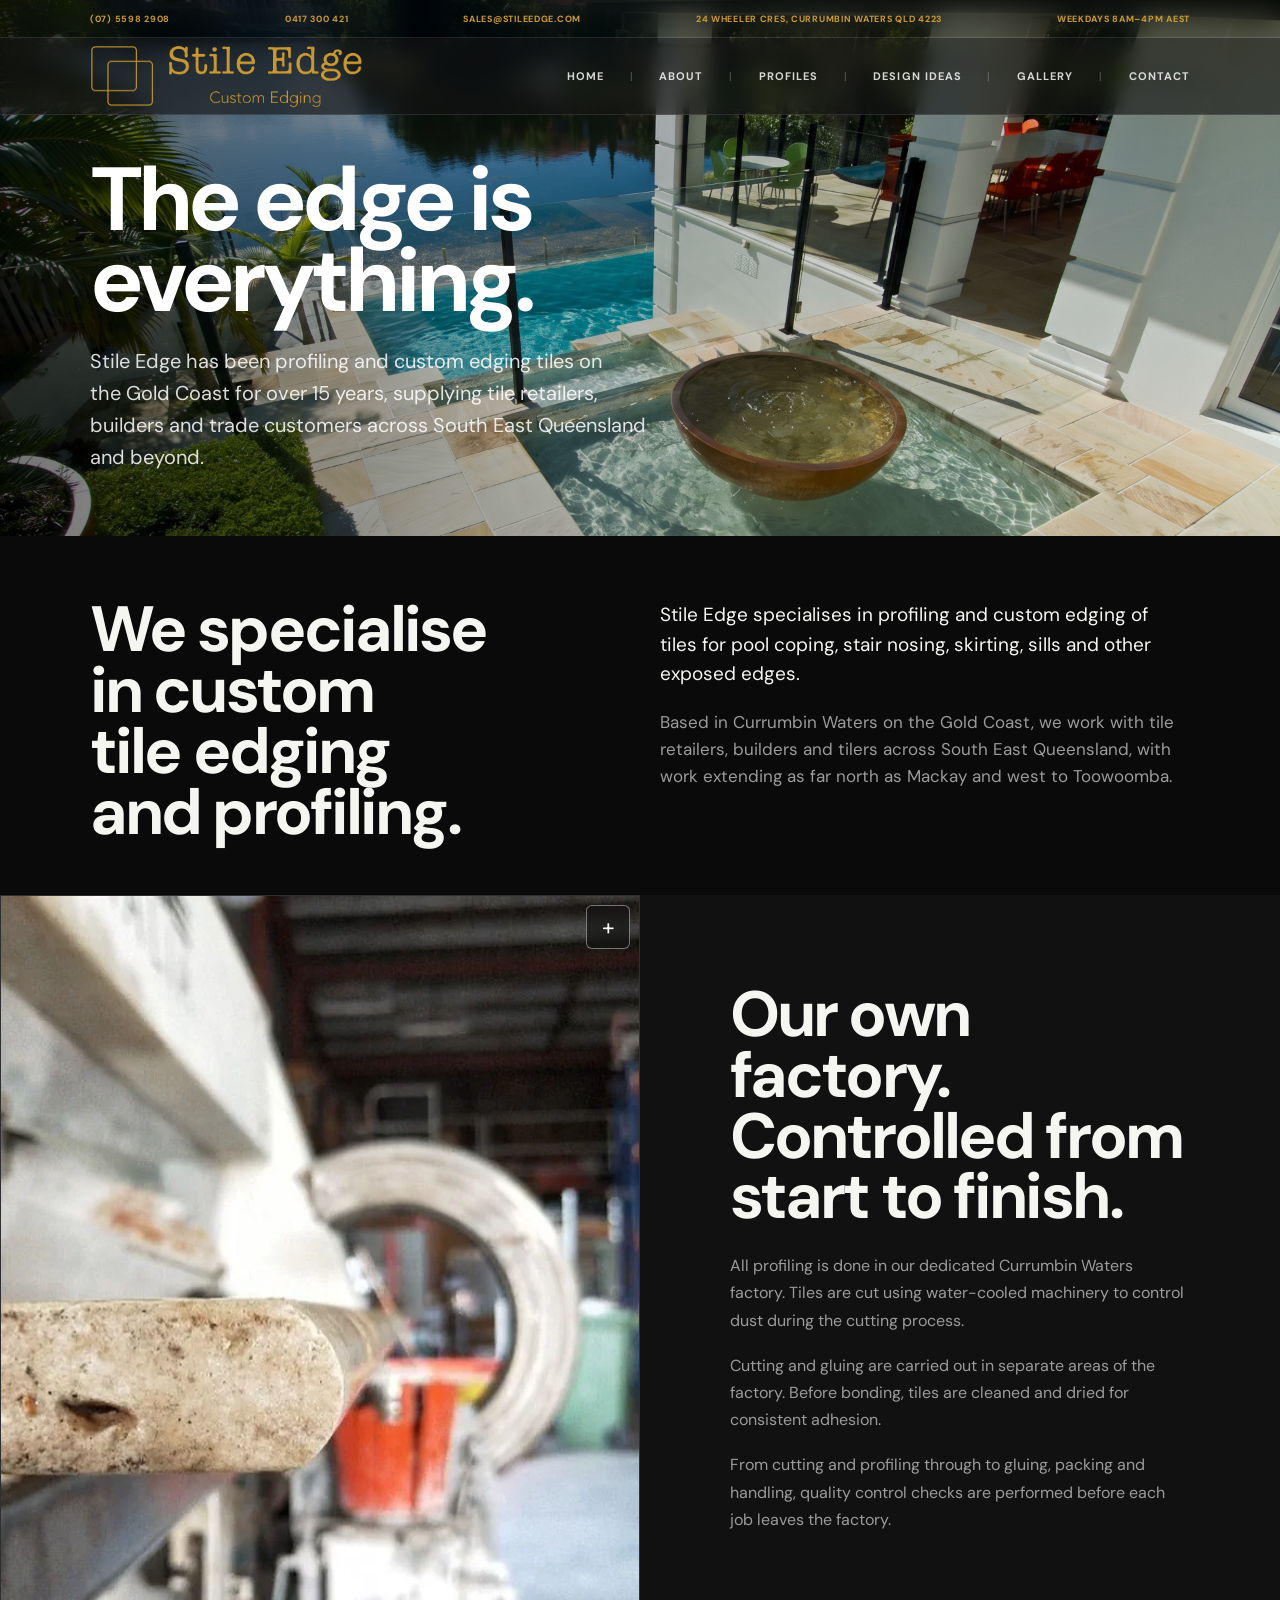
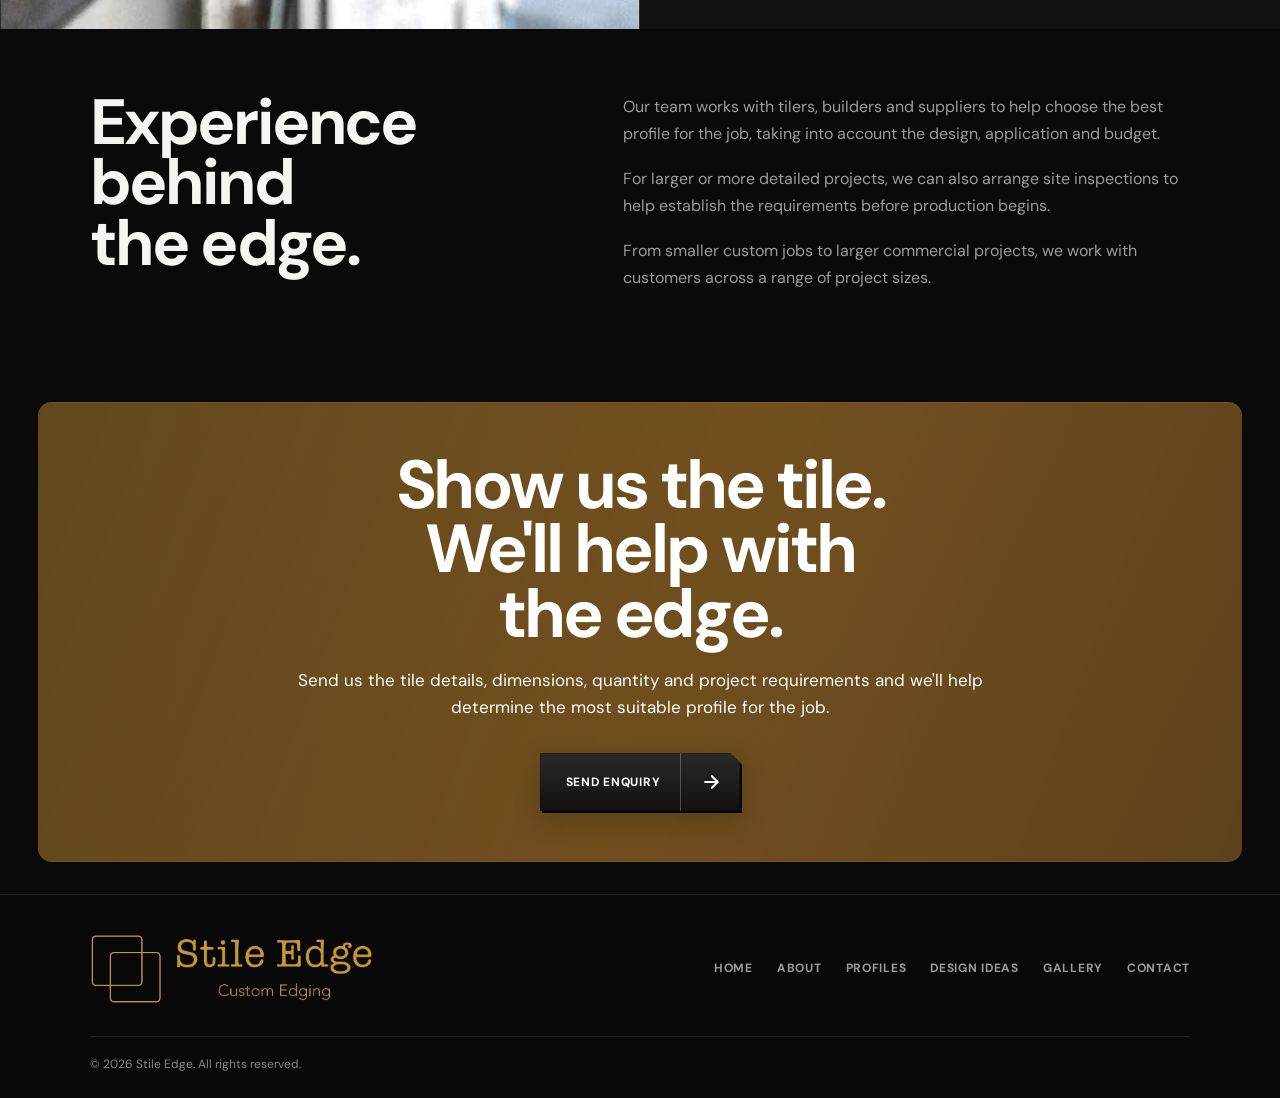
==== commit b0eeb00a: "Add Gallery link to navigation in about.html" ====
--- a/about.html
+++ b/about.html
@@ -141,6 +141,7 @@
             <a href="about.html" aria-current="page">About</a>
             <a href="profiles.html">Profiles</a>
             <a href="designideas.html">Design Ideas</a>
+            <a href="gallery.html">Gallery</a>
             <a href="contact.html">Contact</a>
         </nav>
     </header>
@@ -330,6 +331,7 @@
                 <a href="about.html">About</a>
                 <a href="profiles.html">Profiles</a>
                 <a href="designideas.html">Design Ideas</a>
+                <a href="gallery.html">Gallery</a>
                 <a href="contact.html">Contact</a>
             </nav>
         </div>
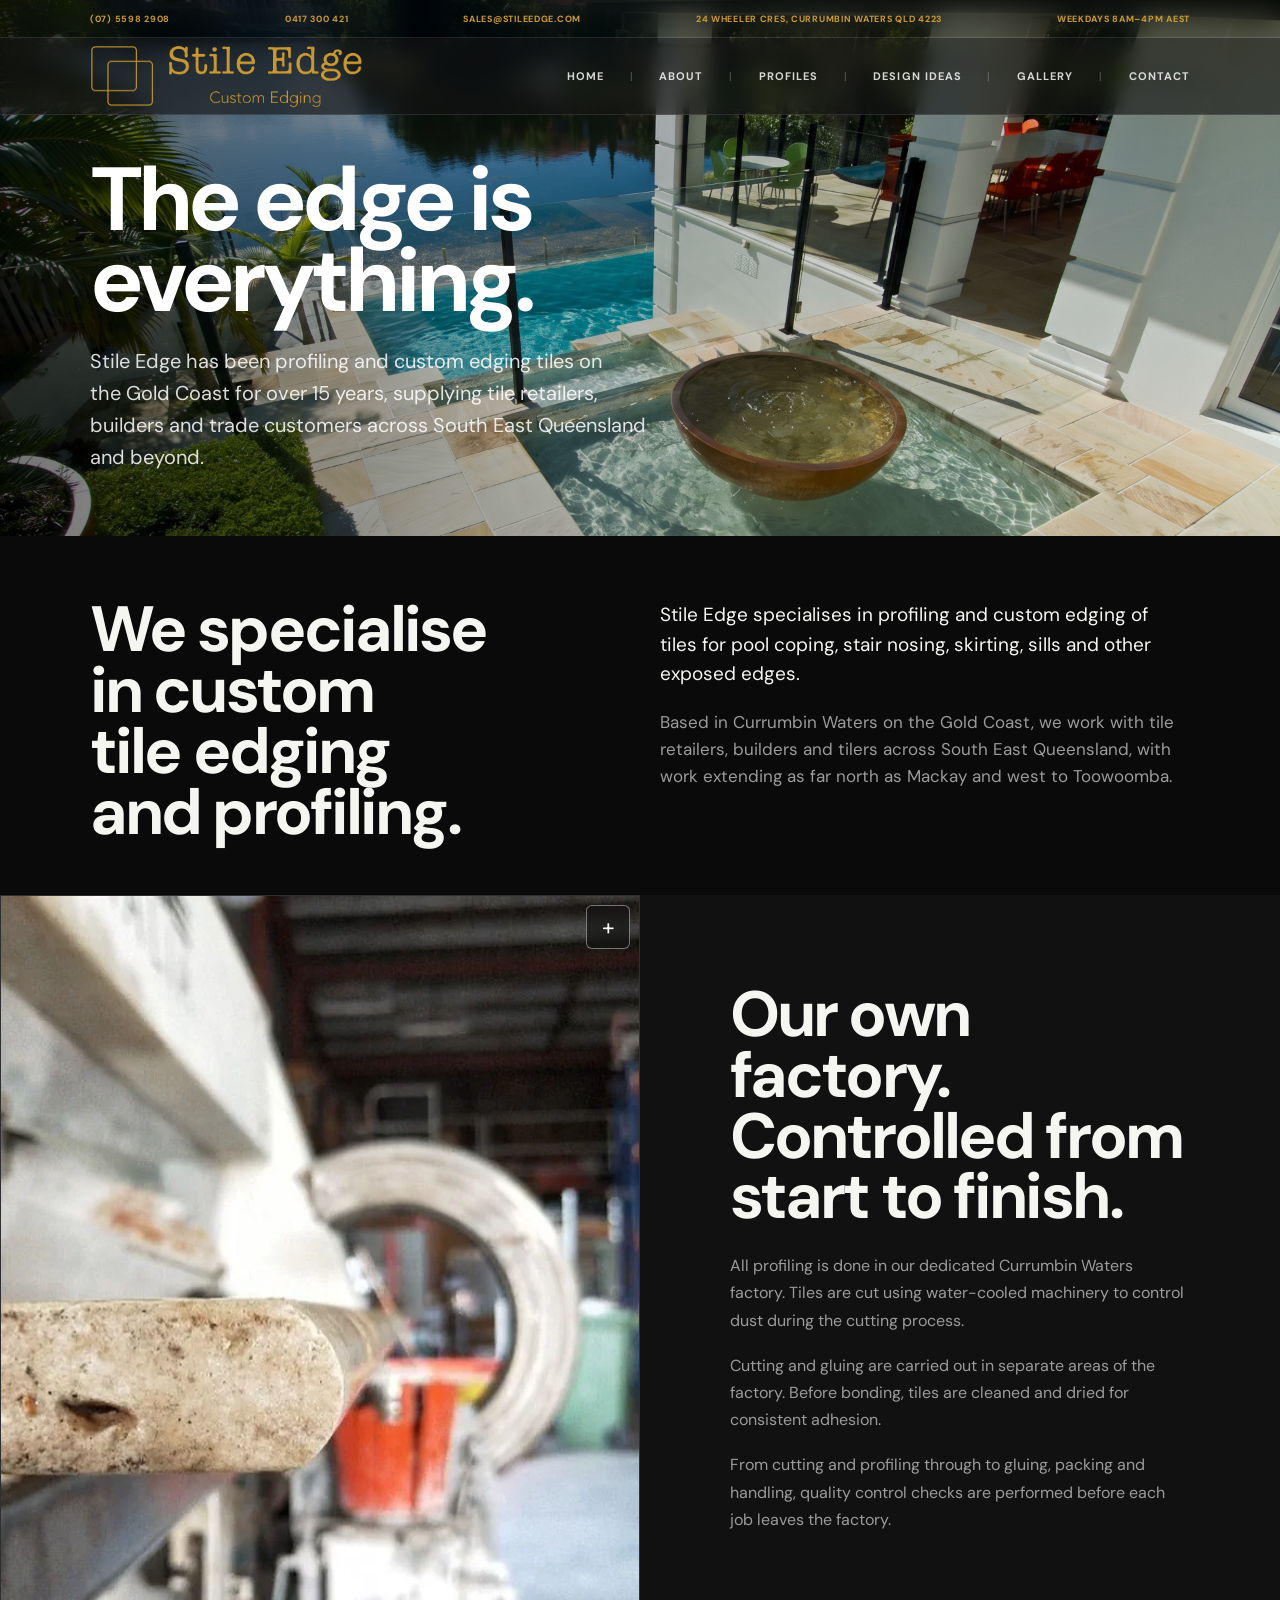
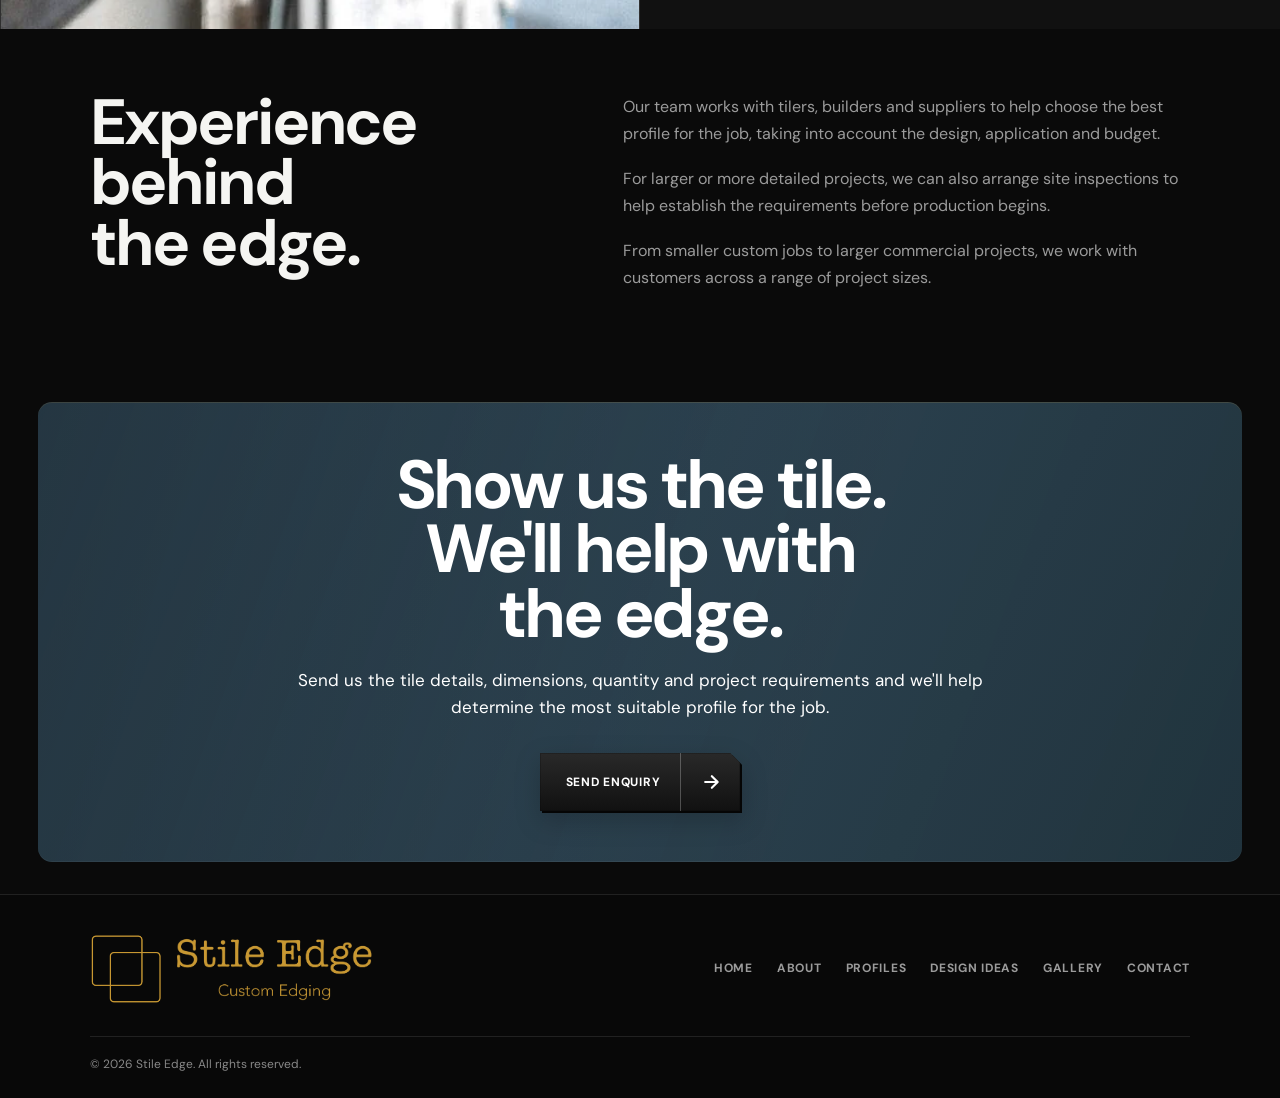
==== commit 301b0ce8: "Update favicon links in about.html Added favicon links for different formats and sizes." ====
--- a/about.html
+++ b/about.html
@@ -25,7 +25,9 @@
         crossorigin
     >
     <link rel="stylesheet" href="style.css">
-    <link rel="icon" type="image/png" href="images/favicon.png">
+    <!-- Favicons -->
+    <link rel="icon" type="image/x-icon" href="images/favicon.ico">
+    <link rel="icon" type="image/png" sizes="32x32" href="images/favicon.png">
     <link rel="apple-touch-icon" sizes="180x180" href="images/apple-touch-icon.png">
     <link rel="canonical" href="https://stileedge.com/about.html">
     <script type="application/ld+json">
--- a/style.css
+++ b/style.css
@@ -81,9 +81,9 @@
     --cta-surface:
         linear-gradient(
             115deg,
-            #896628 0%,
-            #75521F 48%,
-            #62451D 100%
+            #334C5C 0%,
+            #2C4250 50%,
+            #223640 100%
         );
     /* Spacing rhythm */
     --space-1: 4px;
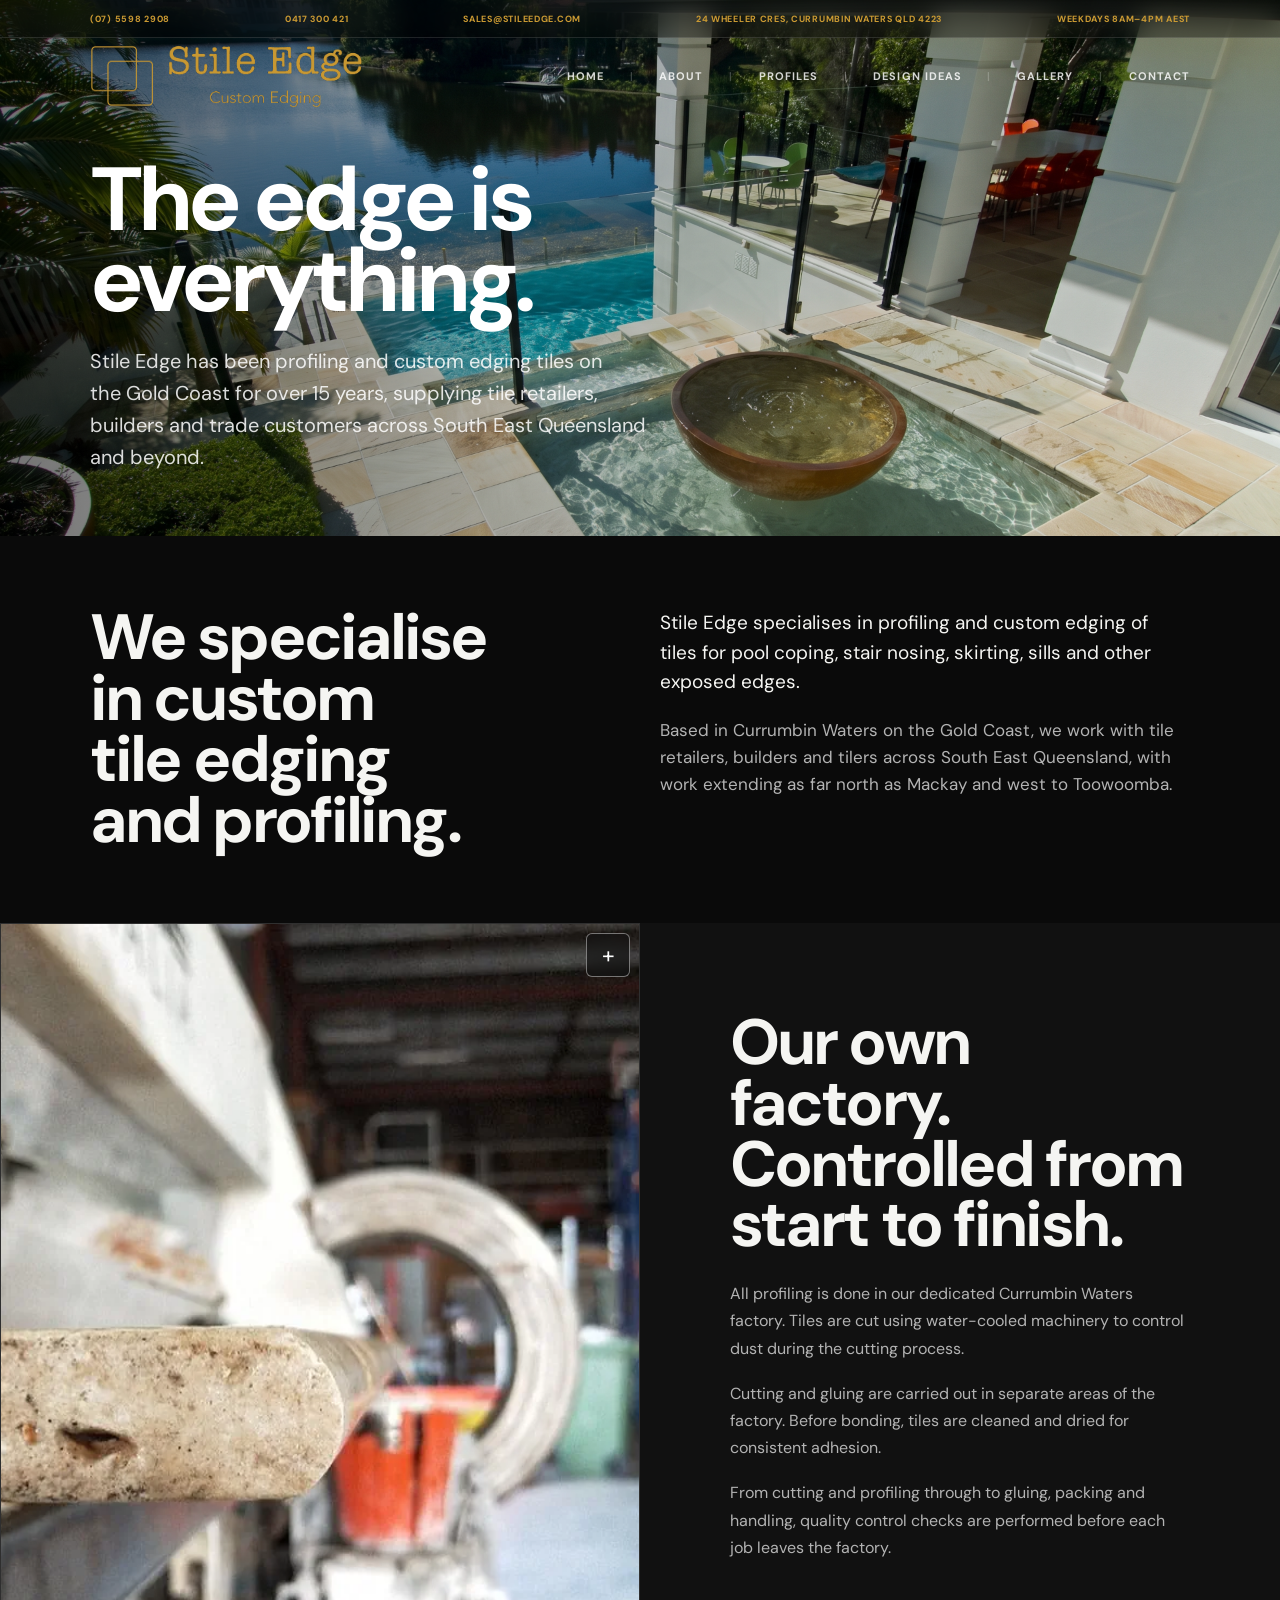
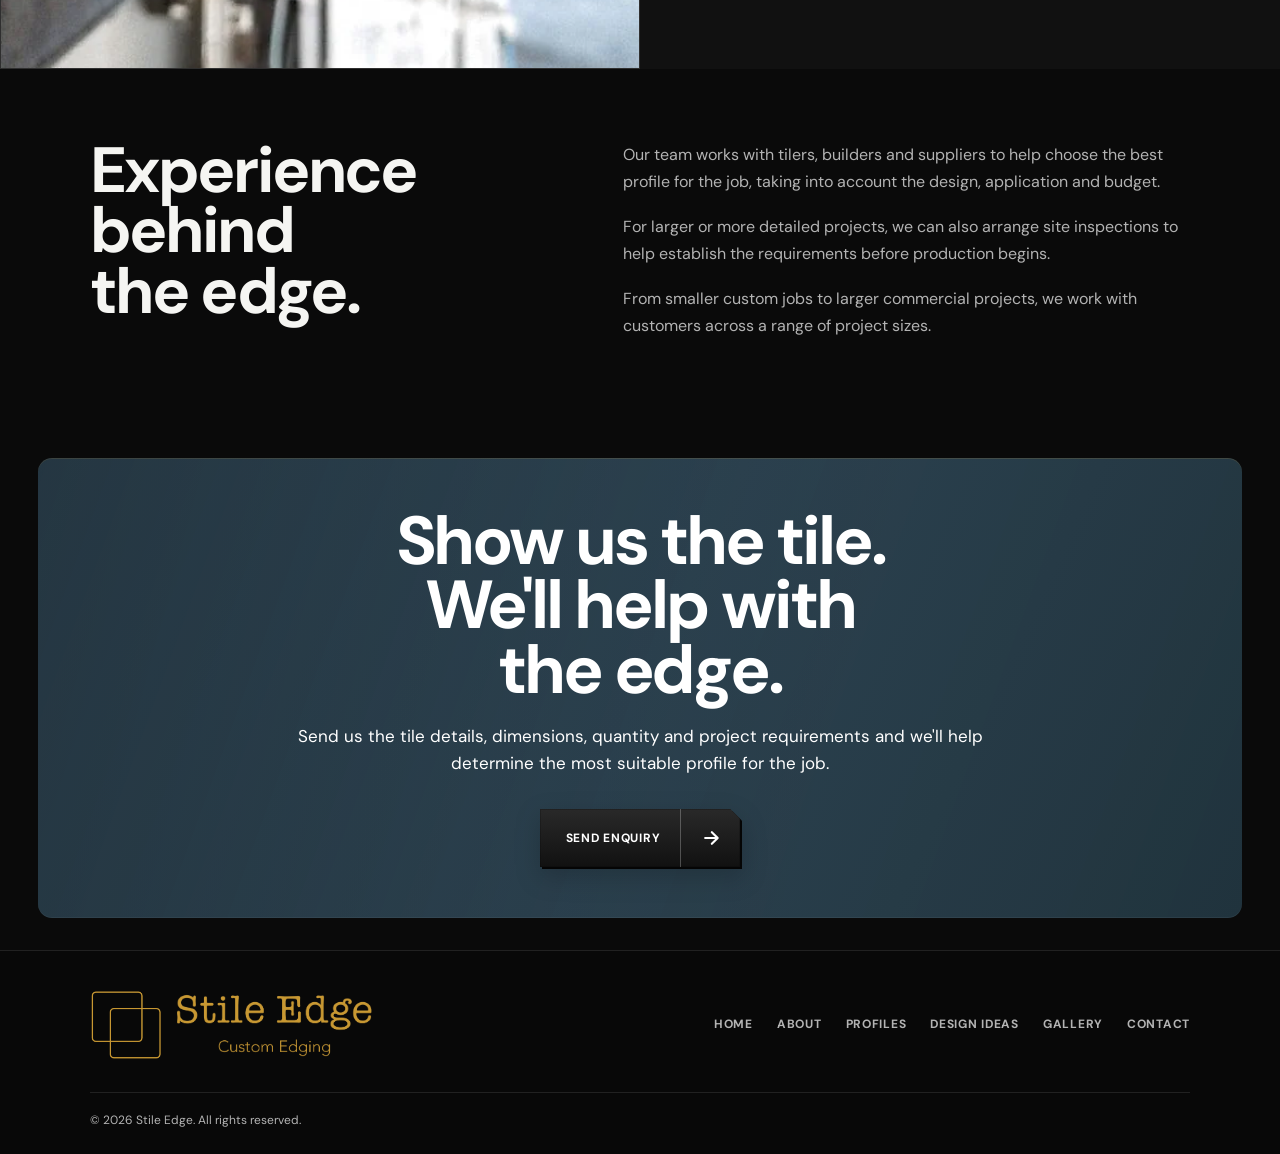
==== commit c6d7d26e: "Update about.html" ====
--- a/about.html
+++ b/about.html
@@ -63,7 +63,17 @@
             "longitude": 153.473419
         },
         "url": "https://stileedge.com",
-        "openingHours": "Mo-Fr 08:00-16:00"
+        "openingHoursSpecification": {
+          "@type": "OpeningHoursSpecification",
+          "dayOfWeek": [
+            "Monday",
+            "Tuesday",
+            "Wednesday",
+            "Thursday",
+            "Friday"
+          ],
+          "opens": "08:00",
+          "closes": "16:00",
         }
     </script>
 </head>
--- a/style.css
+++ b/style.css
@@ -11,8 +11,8 @@
     --surface: #111111;
     --surface-2: #181818;
     --text: #f5f5f2;
-    --text-muted: #9b9b9b;
-    --text-dim: #888888;
+    --text-muted: #b3b3b3;
+    --text-dim: #b3b3b3;
     /* Brand */
     --brand-gold: #d9a64a;
     --logo-gold: #CC9B33;
@@ -32,10 +32,10 @@
     --line: rgba(255,255,255,.10);
     --max-width: 1100px;
     --page-padding: clamp(20px, 4vw, 72px);
-    --section-space: clamp(48px, 5vw, 72px);
-    --section-gap: clamp(32px, 4vw, 56px);
+    --section-space: clamp(48px, calc(40px + 2.5vw), 72px);
+    --section-gap: clamp(32px, calc(24px + 2.5vw), 56px);
     --ease: cubic-bezier(.22, 1, .36, 1);
-    --section-title-size: clamp(38px, 4vw, 54px);
+    --section-title-size: clamp(38px, calc(32.667px + 1.667vw), 54px);
     --body-copy-size: 16px;
     --gold-button:
         linear-gradient(
@@ -217,6 +217,7 @@
 button:focus-visible {
     outline: 2px solid var(--text);
     outline-offset: 6px;
+    box-shadow: 0 0 0 5px #000000;
 }
 
 button {
@@ -786,7 +787,6 @@
     backdrop-filter: blur(14px);
     -webkit-backdrop-filter: blur(14px);
     color: var(--logo-gold);        
-    /* old - color: rgba(255,255,255,.82); -  */
     font-size: 9px;
     font-weight: 700;
     letter-spacing: .08em;
@@ -810,13 +810,20 @@
 
 .top-bar a {
     color: var(--logo-gold);
-    /* old - color: rgba(255,255,255,.78); - */
 }
 
 .top-bar a:hover {
     color: var(--accent);
 }
 
+
+/* Accessible utility and footer link targets */
+.top-bar a,
+.footer-links a {
+    display: inline-flex;
+    align-items: center;
+    min-height: 24px;
+}
 
 /* =========================================================
    5.2 HEADER - MAIN HEADER
@@ -828,10 +835,10 @@
     left: 0;
     width: 100%;
     z-index: 300;
-    background: rgba(20, 20, 20, .62);
-    backdrop-filter: blur(10px);
-    -webkit-backdrop-filter: blur(10px);
-    border-bottom: 1px solid rgba(255, 255, 255, .10);
+    background: transparent;
+    backdrop-filter: none;
+    -webkit-backdrop-filter: none;
+    border-bottom: 0;
 }
 
 .header-inner {
@@ -1067,7 +1074,6 @@
     min-height: 58px;
     padding-left: 26px;
     filter: drop-shadow(0 8px 12px rgba(0,0,0,.18));
-    /* old - filter: drop-shadow( 0 10px 18px rgba(235, 173, 70, .10)); - */
 }
 
 .contact .button-label,
@@ -1617,8 +1623,8 @@
     right: 18px;
     z-index: 4;
 
-    width: 42px;
-    height: 42px;
+    width: 44px;
+    height: 44px;
     padding: 0;
 
     display: grid;
@@ -1716,10 +1722,6 @@
     overflow: hidden;
 }
 
-.feature-section--spaced {
-    margin-bottom: var(--section-space);
-}
-
 /* -----------------------------------
    7.4.1 Feature Content
 ----------------------------------- */
@@ -1797,7 +1799,6 @@
     grid-template-columns: 1.2fr 0.8fr;
     gap: clamp(40px, 5vw, 80px);
     align-items: start;
-    margin-bottom: 80px;
     margin-bottom: var(--section-gap); 
 }
 
@@ -2126,7 +2127,7 @@
 
 .about-statement,
 .about-service {
-    margin-top: -12px;
+    margin-top: 0;
     position: relative;
     z-index: 1;
 }
@@ -2303,8 +2304,9 @@
     flex-wrap: wrap;
 }
 
+
 /* ==========================
-   9. Contact Page
+   9. CONTACT PAGE
 ========================== */
 
 .contact-page {
@@ -2312,96 +2314,187 @@
     background: var(--bg);
 }
 
-.contact-page-details {
+#contact-details {
+    padding-bottom: 0;
+}
+
+/* Structured details panel */
+
+#contact-details .contact-page-details {
     display: grid;
-    grid-template-columns:
-        1.05fr
-        .8fr
-        .8fr
-        1.45fr
-        1fr;
-    gap: 0;
-}
-
-.contact-detail {
-    position: relative;
+    grid-template-columns: repeat(6, minmax(0, 1fr));
+    gap: 1px;
+    background: #454545;
+    border: 1px solid #454545;
+    border-top: 2px solid #d6af5c;
+}
+
+#contact-details .contact-detail {
+    display: flex;
+    flex-direction: column;
+    justify-content: center;
     min-width: 0;
-    padding:
-        var(--space-5)
-        var(--space-4);
-}
-
-.contact-detail:first-child {
-    padding-left: 0;
-}
-
-.contact-detail:last-child {
-    padding-right: 0;
-}
-
-/* Subtle desktop separators only */
-.contact-detail + .contact-detail::before {
-    content: "";
-    position: absolute;
-    left: 0;
-    top: var(--space-4);
-    bottom: var(--space-4);
-    width: 1px;
-    background:
-        linear-gradient(
-            to bottom,
-            transparent 0%,
-            rgba(255,255,255,.12) 24%,
-            rgba(255,255,255,.12) 76%,
-            transparent 100%
-        );
-}
-
-.contact-detail-label {
-    margin: 0 0 var(--space-2);
-    padding-left: 10px;
-    border-left:
-        var(--brand-edge-thickness)
-        solid
-        var(--brand-gold);
-    color: var(--text-muted);
-    font-size: 10px;
-    font-weight: 800;
-    line-height: 1;
+    min-height: 104px;
+    padding: 24px 28px;
+    background: #1c1c1c;
+}
+
+/* Row 1: Email 2/3, Hours 1/3 */
+
+#contact-details .contact-detail:nth-child(1) {
+    grid-column: 1 / 5;
+    grid-row: 1;
+}
+
+#contact-details .contact-detail:nth-child(2) {
+    grid-column: 5 / 7;
+    grid-row: 1;
+}
+
+/* Row 2: Office and Mobile */
+
+#contact-details .contact-detail:nth-child(3) {
+    grid-column: 1 / 4;
+    grid-row: 2;
+}
+
+#contact-details .contact-detail:nth-child(4) {
+    grid-column: 4 / 7;
+    grid-row: 2;
+}
+
+/* Row 3: Location full width */
+
+#contact-details .contact-detail:nth-child(5) {
+    grid-column: 1 / -1;
+    grid-row: 3;
+}
+
+/* Labels */
+
+#contact-details .contact-detail-label {
+    margin: 0 0 10px;
+    padding: 0;
+    border: 0;
+    color: #d6af5c;
+    font-size: 11px;
+    font-weight: 700;
+    line-height: 1.2;
     letter-spacing: .12em;
     text-transform: uppercase;
 }
 
-.contact-detail a,
-.contact-detail p {
+/* Contact values */
+
+#contact-details .contact-detail a,
+#contact-details .contact-detail-hours {
     margin: 0;
     color: var(--text);
     font-size: 16px;
-    font-weight: 600;
-    line-height: 1.45;
+    font-weight: 500;
+    line-height: 1.5;
     letter-spacing: -.01em;
 }
 
-.contact-detail a:hover {
+#contact-details .contact-detail-link {
+    display: inline-flex;
+    align-items: baseline;
+    gap: 8px;
+    width: fit-content;
+    max-width: 100%;
+    overflow-wrap: anywhere;
+}
+
+#contact-details .contact-detail-link:hover {
     color: var(--brand-gold-bright);
 }
 
+/* Line breaks for address and hours */
+
+#contact-details .contact-address span,
+#contact-details .contact-detail-hours span {
+    display: block;
+}
+
+#contact-details .contact-detail:nth-child(5)
 .contact-detail-link {
-    display: inline-flex;
-    align-items: flex-start;
-    gap: var(--space-2);
-}
-
-.contact-detail-arrow {
+    align-items: flex-end;
+}
+
+/* Link arrows */
+
+#contact-details .contact-detail-arrow {
     flex: 0 0 auto;
+    color: #d6af5c;
     font-size: .8em;
     line-height: 1.2;
     transition: transform .18s ease;
 }
 
-.contact-detail-link:hover .contact-detail-arrow {
+#contact-details .contact-detail-link:hover
+.contact-detail-arrow {
     transform: translate(2px, -2px);
 }
+
+/* Mobile contact panel */
+
+@media (max-width: 700px) {
+    #contact-details .contact-detail {
+        min-height: 94px;
+        padding: 20px;
+    }
+
+    /* Email and Hours side by side */
+
+    #contact-details .contact-detail:nth-child(1),
+    #contact-details .contact-detail:nth-child(2) {
+        padding-inline: 12px;
+    }
+
+    #contact-details .contact-detail:nth-child(1)
+    .contact-detail-link {
+        font-size: clamp(12px, 3.4vw, 16px);
+        gap: 4px;
+    }
+
+    #contact-details .contact-detail:nth-child(2)
+    .contact-detail-hours {
+        font-size: clamp(11px, 3vw, 14px);
+    }
+
+    #contact-details .contact-detail:nth-child(5)
+    .contact-detail-link {
+        font-size: 15px;
+    }
+}
+
+/* Small phones */
+
+@media (max-width: 390px) {
+    #contact-details .contact-detail {
+        padding: 16px 14px;
+    }
+
+    #contact-details .contact-detail:nth-child(1),
+    #contact-details .contact-detail:nth-child(2) {
+        padding-inline: 10px;
+    }
+
+    #contact-details .contact-detail:nth-child(3)
+    .contact-detail-link,
+    #contact-details .contact-detail:nth-child(4)
+    .contact-detail-link {
+        font-size: 13px;
+    }
+
+    #contact-details .contact-detail:nth-child(3)
+    .contact-detail-arrow,
+    #contact-details .contact-detail:nth-child(4)
+    .contact-detail-arrow {
+        display: none;
+    }
+}
+
 
 /* ==========================
    10. Contact Form
@@ -2481,7 +2574,7 @@
     width: 100%;
     padding: 14px 16px;
     background: var(--surface);
-    border: 1px solid var(--line);
+    border: 1px solid #707070;
     border-radius: var(--radius-field);
     color: var(--text);
     font: inherit;
@@ -2647,7 +2740,7 @@
     margin: 0;
     padding: 0;
     border: 0;
-    color: #888888;
+    color: var(--text-muted);
     font-size: 12px;
 }
 
@@ -2897,33 +2990,6 @@
         grid-template-columns: 250px minmax(0, 1fr);
         column-gap: 20px;
     }
-
-    .contact-page-details {
-    grid-template-columns:
-        repeat(3, minmax(0, 1fr));
-
-    gap:
-        var(--space-6)
-        var(--space-7);
-    }
-    
-    .contact-detail {
-        padding: 0;
-    }
-    
-    .contact-detail + .contact-detail::before {
-        display: none;
-    }
-    
-    /* Give the long address breathing room */
-    .contact-detail:nth-child(4) {
-        grid-column: span 2;
-    }
-    
-    .contact-detail:last-child {
-        grid-column: auto;
-    }
-    
     
     .site-logo {
         gap: 10px;
@@ -2968,30 +3034,6 @@
 @media (max-width: 900px) {
     .footer-links {
         gap: 10px 20px;
-    }
-
-    .contact-page-details {
-        grid-template-columns:
-            repeat(2, minmax(0, 1fr));
-        gap:
-            var(--space-6)
-            var(--space-7);
-    }
-
-    .contact-detail + .contact-detail::before {
-        display: none;
-    }
-
-    .contact-detail {
-        padding: 0;
-    }
-
-    .contact-detail:last-child {
-        grid-column: 1 / -1;
-    }
-
-    .contact-detail:nth-child(4) {
-        grid-column: auto;
     }
 
     .service-detail-grid {
@@ -3014,50 +3056,6 @@
     }
 }
 
-/* Phone contact details */
-@media (max-width: 560px) {
-    .contact-page-details {
-        grid-template-columns:
-            repeat(2, minmax(0, 1fr));
-        grid-template-areas:
-            "email office"
-            "mobile hours"
-            "location location";
-        gap:
-            var(--space-6)
-            var(--space-5);
-    }
-    .contact-detail {
-        min-width: 0;
-        padding: 0;
-        border: 0;
-    }
-
-    .contact-detail:nth-child(1) {
-        grid-area: email;
-    }
-
-    .contact-detail:nth-child(2) {
-        grid-area: office;
-    }
-
-    .contact-detail:nth-child(3) {
-        grid-area: mobile;
-    }
-
-    .contact-detail:nth-child(4) {
-        grid-area: location;
-    }
-
-    .contact-detail:nth-child(5) {
-        grid-area: hours;
-    }
-
-    .contact-detail + .contact-detail::before {
-        display: none;
-    }
-}
-
 /* Footer navigation — prevent Contact orphaning */
 
 @media (max-width: 700px) {
@@ -3127,10 +3125,6 @@
 @media (max-width: 420px) {
     .top-bar-inner {
         gap: 10px;
-    }
-
-    .top-bar-hours {
-        display: none;
     }
 }
 
@@ -3340,7 +3334,7 @@
     flex-direction: column;
     width: 100%;
     max-height: calc(100dvh - 36px);
-    padding: 52px 12px 12px;
+    padding: 60px 12px 12px;
 }
 
 .portfolio-page .portfolio-viewer-close {
@@ -3350,8 +3344,8 @@
     right: 11px;
     display: grid;
     place-items: center;
-    width: 42px;
-    height: 38px;
+    width: 44px;
+    height: 44px;
     padding: 0;
     border: 1px solid rgba(255,255,255,.25);
     border-radius: 0;
@@ -3489,7 +3483,7 @@
         position: absolute;
         z-index: 1;
         top: 50%;
-        width: 42px;
+        width: 44px;
         height: 52px;
         transform: translateY(-75%);
         background: rgba(10,10,10,.84);
@@ -3807,8 +3801,8 @@
 
     .review-gallery-next {
         right: 12px;
-        width: 40px;
-        height: 40px;
+        width: 44px;
+        height: 44px;
     }
     
     .form-grid {
@@ -3848,9 +3842,9 @@
     
     .site-header {
         top: 32px;
-        background: rgba(10, 10, 10, .45);
-        backdrop-filter: blur(12px);
-        -webkit-backdrop-filter: blur(12px);
+        background: transparent;
+        backdrop-filter: none;
+        -webkit-backdrop-filter: none;
     }
 
     .header-inner {
@@ -3889,7 +3883,7 @@
         padding: 0;
         border: 0;
         background: transparent;
-        color: var(--text);
+        color: var(--logo-gold);
         cursor: pointer;
         position: relative;
         z-index: 20;
@@ -3899,7 +3893,7 @@
     .menu-button span {
         display: block;
         width: 22px;
-        height: 2px;              /* was 1px — too thin */
+        height: 2px;
         background: currentColor;
         transition: transform .3s ease, opacity .3s ease;
     }
@@ -4362,3 +4356,54 @@
     }
 
 }
+
+/* Mobile layout */
+@media (max-width: 700px) {
+    #contact-details .contact-detail {
+        padding: 20px;
+        min-height: 94px;
+    }
+
+    
+    /* Email and Hours stay side by side */
+    #contact-details .contact-detail:nth-child(1),
+    #contact-details .contact-detail:nth-child(2) {
+        padding-inline: 12px;
+    }
+
+    #contact-details .contact-detail:nth-child(1)
+    .contact-detail-link {
+        font-size: clamp(12px, 3.4vw, 16px);
+        gap: 4px;
+    }
+
+    
+    #contact-details .contact-detail:nth-child(2)
+    .contact-detail-hours {
+        font-size: clamp(11px, 3vw, 14px);
+    }
+
+
+    #contact-details .contact-detail:nth-child(5) .contact-detail-link {
+        font-size: 15px;
+    }
+}
+
+/* Small phones */
+@media (max-width: 390px) {
+    #contact-details .contact-detail {
+        padding: 16px 14px;
+    }
+
+    #contact-details .contact-detail:nth-child(3) .contact-detail-link,
+    #contact-details .contact-detail:nth-child(4) .contact-detail-link {
+        font-size: 13px;
+    }
+
+    #contact-details .contact-detail:nth-child(3) .contact-detail-arrow,
+    #contact-details .contact-detail:nth-child(4) .contact-detail-arrow {
+        display: none;
+    }
+}
+
+
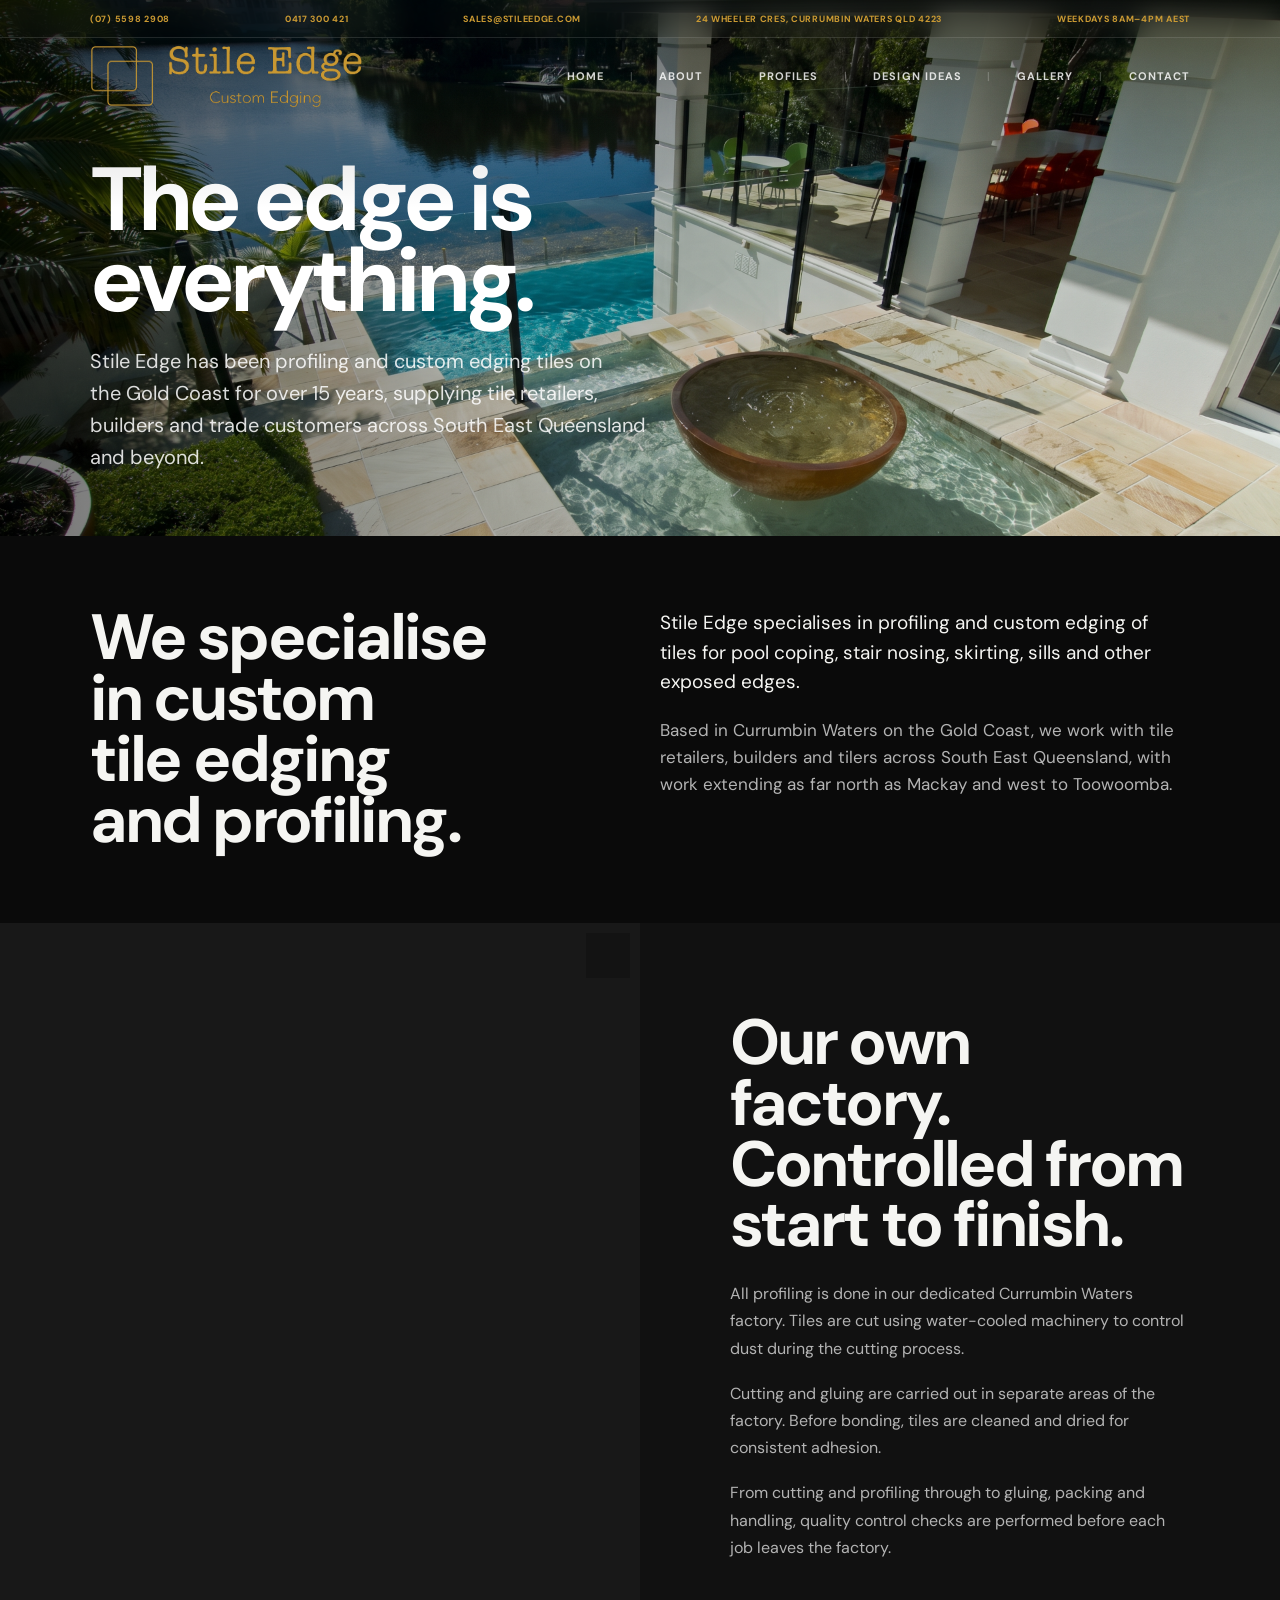
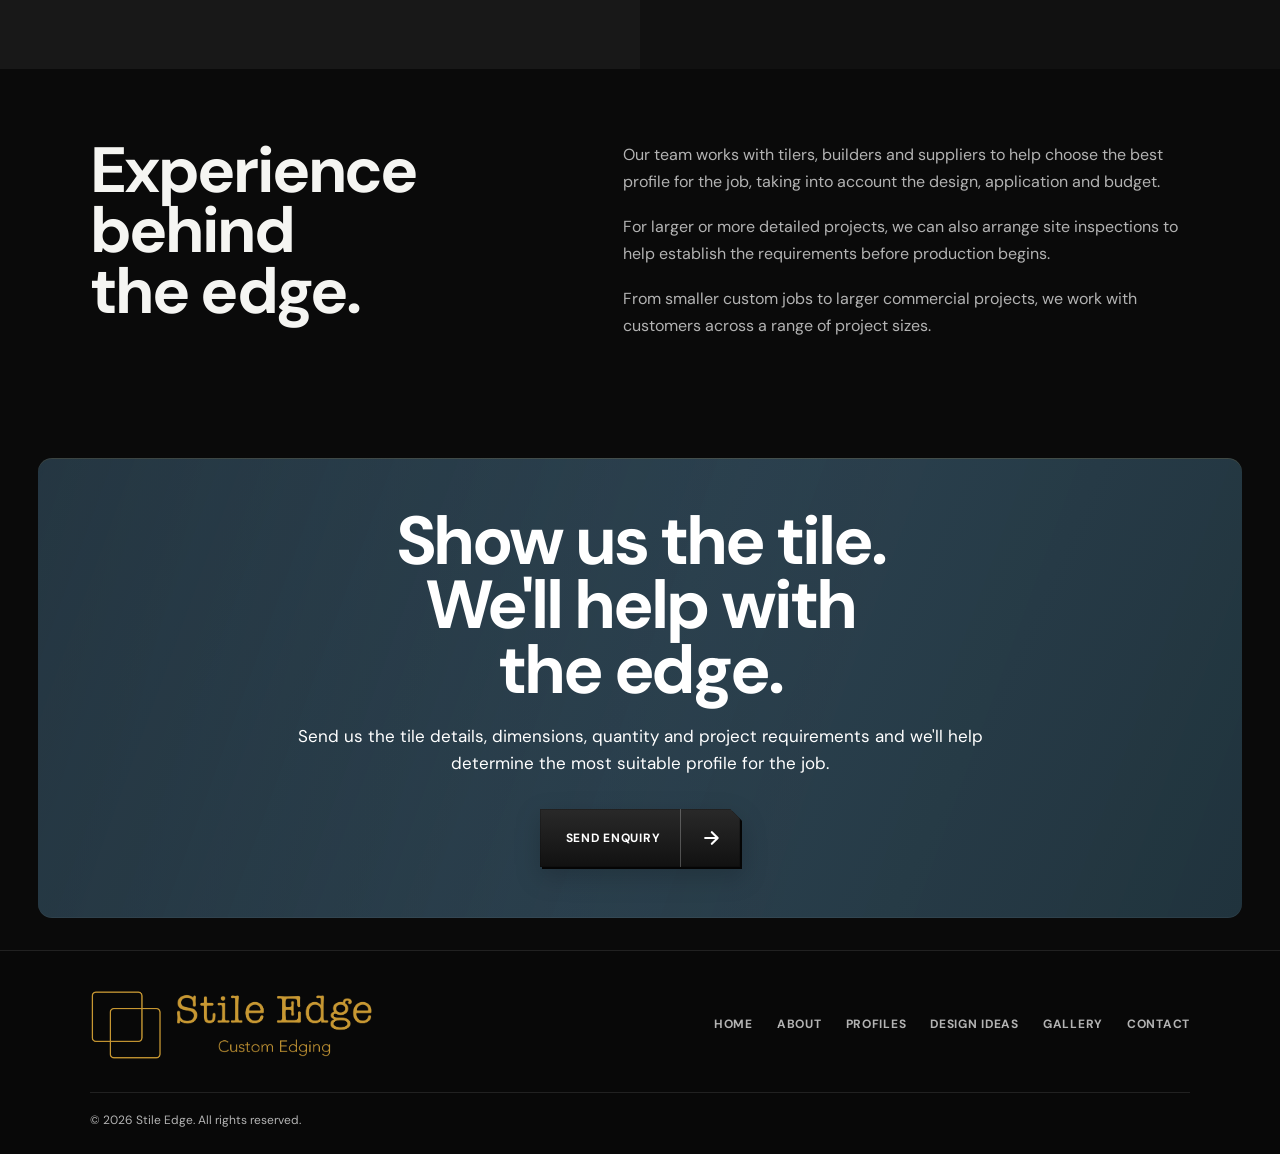
==== commit 661cd1fc: "Update about.html" ====
--- a/about.html
+++ b/about.html
@@ -31,49 +31,50 @@
     <link rel="apple-touch-icon" sizes="180x180" href="images/apple-touch-icon.png">
     <link rel="canonical" href="https://stileedge.com/about.html">
     <script type="application/ld+json">
-        {
-        "@context": "https://schema.org",
-        "@type": "LocalBusiness",
-        "@id": "https://stileedge.com/#business",
-        "name": "Stile Edge",
-        "image": "https://stileedge.com/images/logo.webp",
-        "telephone": "+61-7-5598-2908",
-        "email": "sales@stileedge.com",
-        "address": {
-            "@type": "PostalAddress",
-            "streetAddress": "24 Wheeler Crescent",
-            "addressLocality": "Currumbin Waters",
-            "addressRegion": "QLD",
-            "postalCode": "4223",
-            "addressCountry": "AU"
-        },
-        "areaServed": [
             {
-                "@type": "City",
-                "name": "Gold Coast"
+            "@context": "https://schema.org",
+            "@type": "LocalBusiness",
+            "@id": "https://stileedge.com/#business",
+            "name": "Stile Edge",
+            "image": "https://stileedge.com/images/logo.webp",
+            "telephone": "+61-7-5598-2908",
+            "email": "sales@stileedge.com",
+            "address": {
+                "@type": "PostalAddress",
+                "streetAddress": "24 Wheeler Crescent",
+                "addressLocality": "Currumbin Waters",
+                "addressRegion": "QLD",
+                "postalCode": "4223",
+                "addressCountry": "AU"
             },
-            {
-                "@type": "AdministrativeArea",
-                "name": "South East Queensland"
+            "areaServed": [
+                {
+                    "@type": "City",
+                    "name": "Gold Coast"
+                },
+                {
+                    "@type": "AdministrativeArea",
+                    "name": "South East Queensland"
+                }
+            ],
+            "geo": {
+                "@type": "GeoCoordinates",
+                "latitude": -28.148675,
+                "longitude": 153.473419
+            },
+            "url": "https://stileedge.com",
+            "openingHoursSpecification": {
+              "@type": "OpeningHoursSpecification",
+              "dayOfWeek": [
+                "Monday",
+                "Tuesday",
+                "Wednesday",
+                "Thursday",
+                "Friday"
+              ],
+              "opens": "08:00",
+              "closes": "16:00",
             }
-        ],
-        "geo": {
-            "@type": "GeoCoordinates",
-            "latitude": -28.148675,
-            "longitude": 153.473419
-        },
-        "url": "https://stileedge.com",
-        "openingHoursSpecification": {
-          "@type": "OpeningHoursSpecification",
-          "dayOfWeek": [
-            "Monday",
-            "Tuesday",
-            "Wednesday",
-            "Thursday",
-            "Friday"
-          ],
-          "opens": "08:00",
-          "closes": "16:00",
         }
     </script>
 </head>
--- a/style.css
+++ b/style.css
@@ -839,6 +839,26 @@
     backdrop-filter: none;
     -webkit-backdrop-filter: none;
     border-bottom: 0;
+    isolation: isolate;
+}
+
+
+/* Soft shadow behind navigation, fading into hero */
+.site-header::before {
+    content: "";
+    position: absolute;
+    top: 0;
+    left: 0;
+    right: 0;
+    height: 170px;
+    z-index: -1;
+    pointer-events: none;
+    background: linear-gradient(
+        to bottom,
+        rgba(0, 0, 0, .32) 0%,
+        rgba(0, 0, 0, .14) 45%,
+        transparent 100%
+    );
 }
 
 .header-inner {
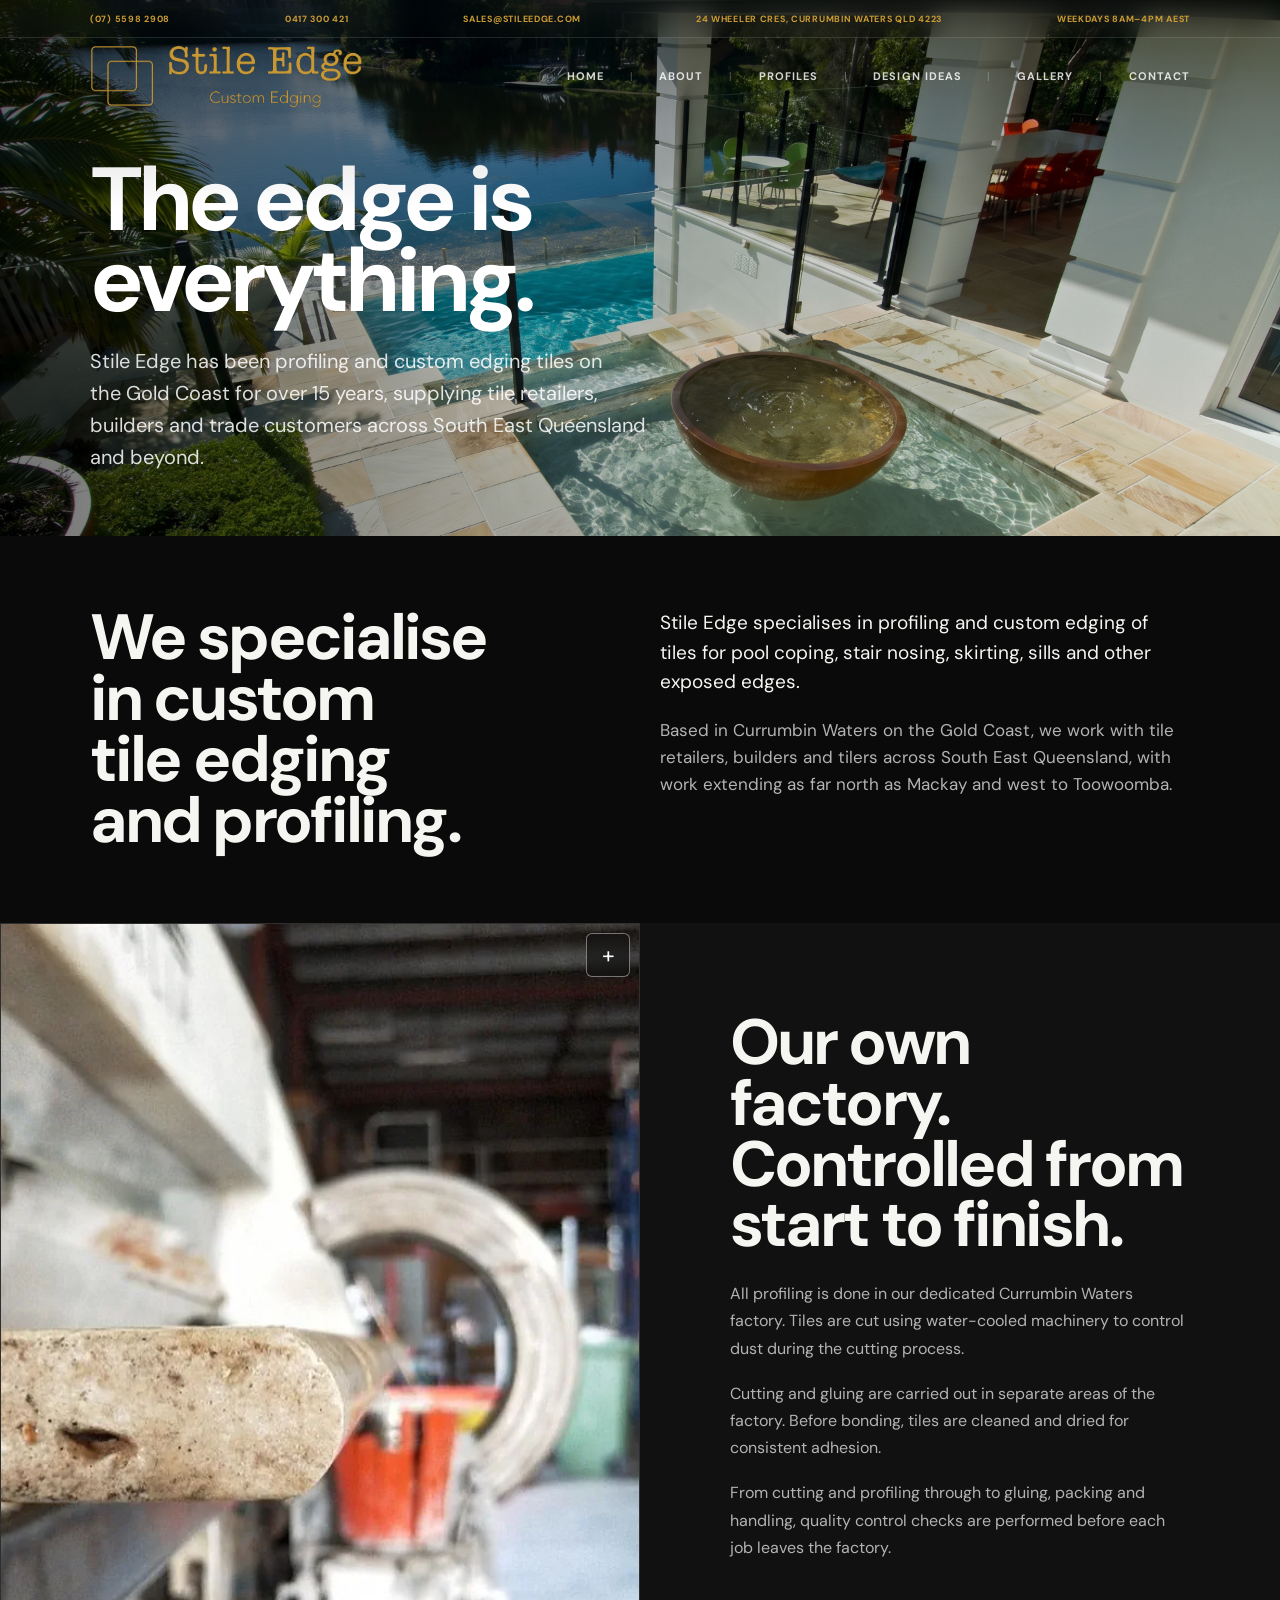
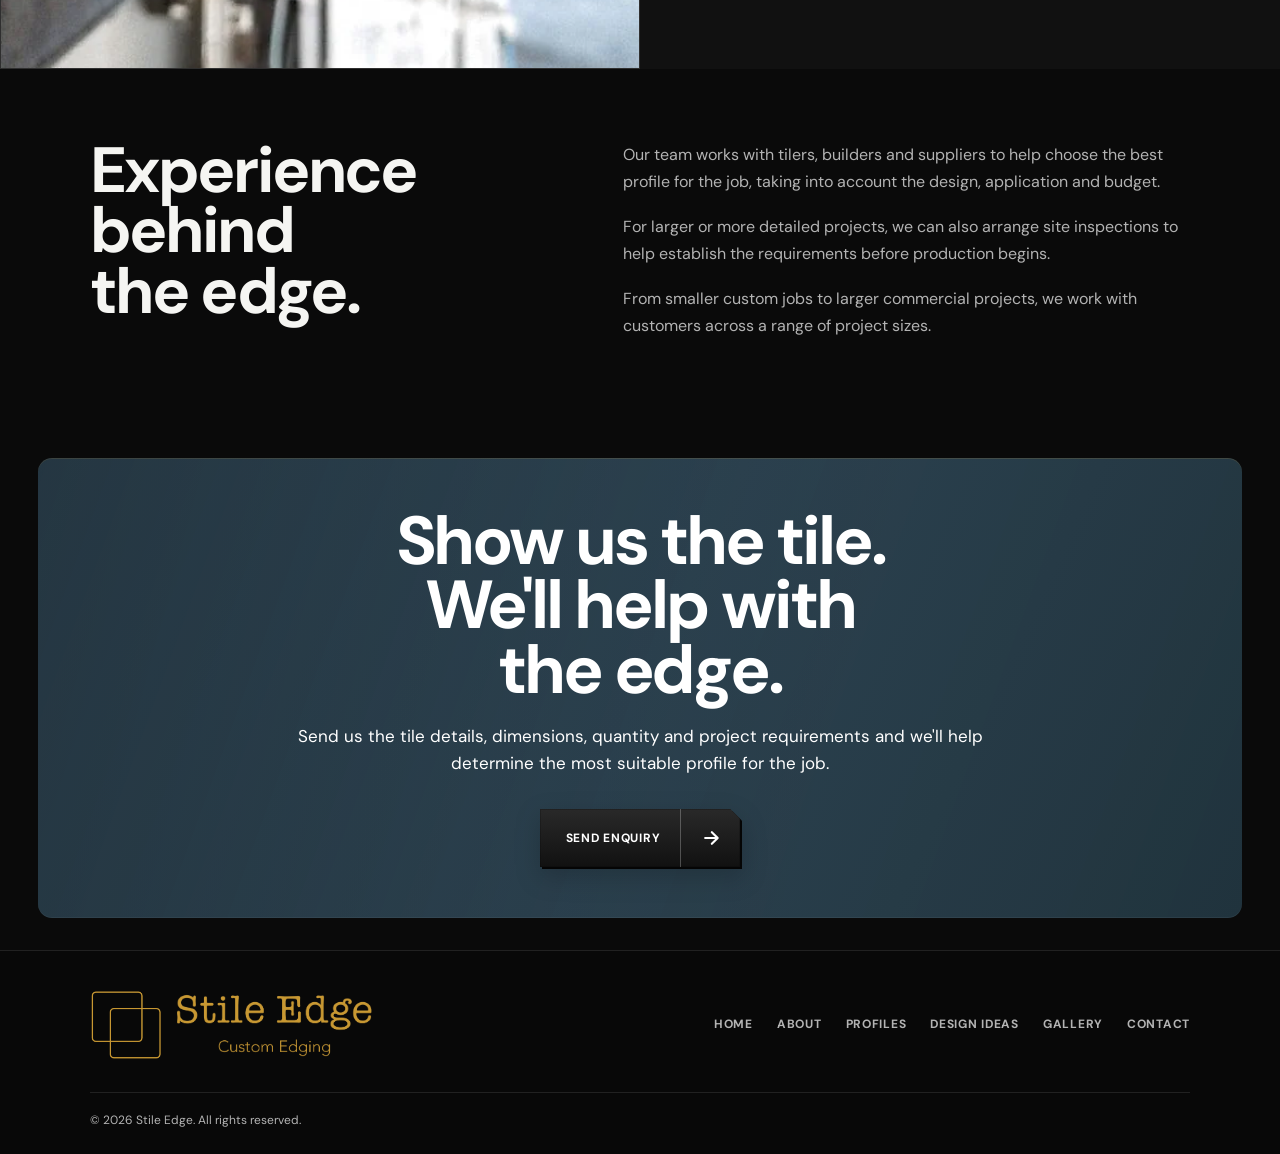
==== commit 899c05ea: "Update about.html" ====
--- a/about.html
+++ b/about.html
@@ -73,7 +73,7 @@
                 "Friday"
               ],
               "opens": "08:00",
-              "closes": "16:00",
+              "closes": "16:00"
             }
         }
     </script>
--- a/style.css
+++ b/style.css
@@ -919,6 +919,7 @@
     letter-spacing: .095em;
     line-height: 1;
     text-transform: uppercase;
+    min-height: 24px;
     transition:
         color .3s ease,
         opacity .3s ease;
@@ -3848,14 +3849,9 @@
         overflow: hidden;
     }
 
-    .top-bar-mobile,
-    .top-bar-address {
-        display: none;
-    }
-
-    
-    /* Prioritise phone and email on narrow screens */
-    .top-bar-hours {
+    .top-bar .top-bar-mobile,
+    .top-bar .top-bar-address,
+    .top-bar .top-bar-hours {
         display: none;
     }
 
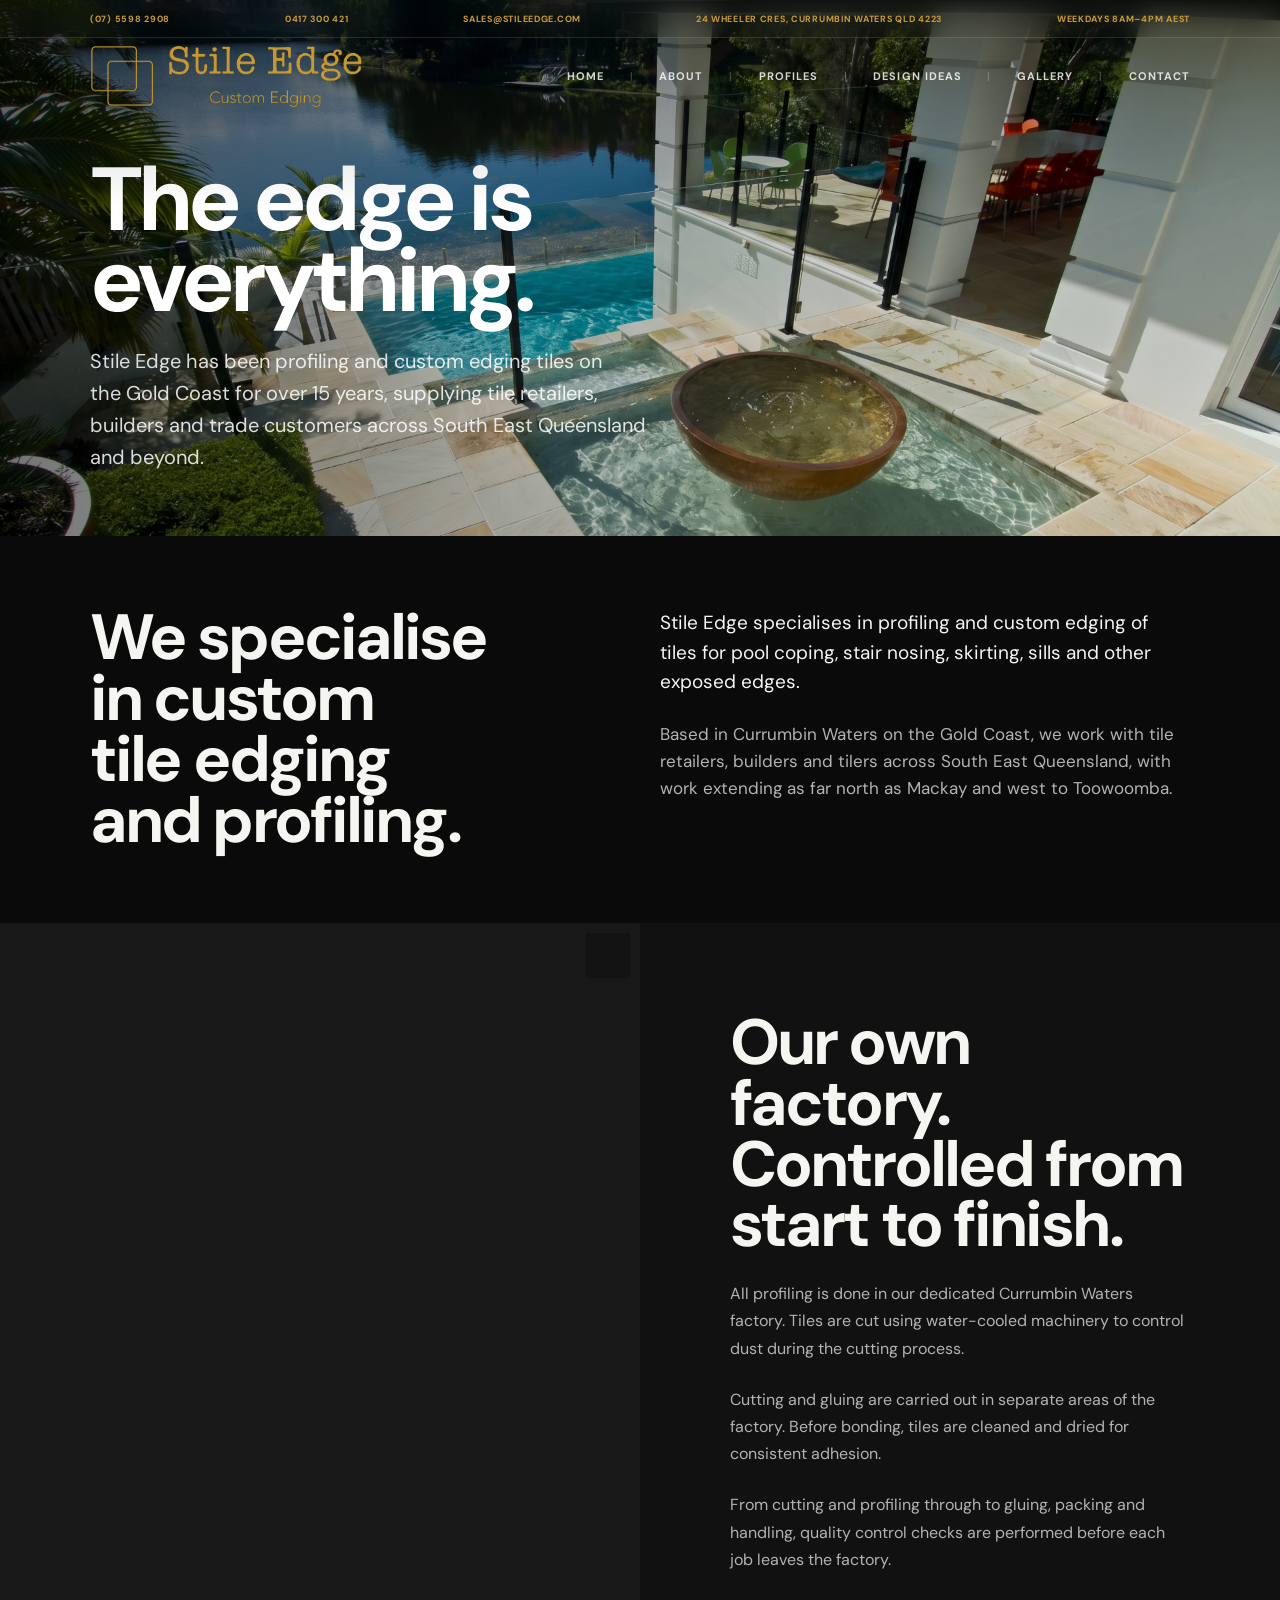
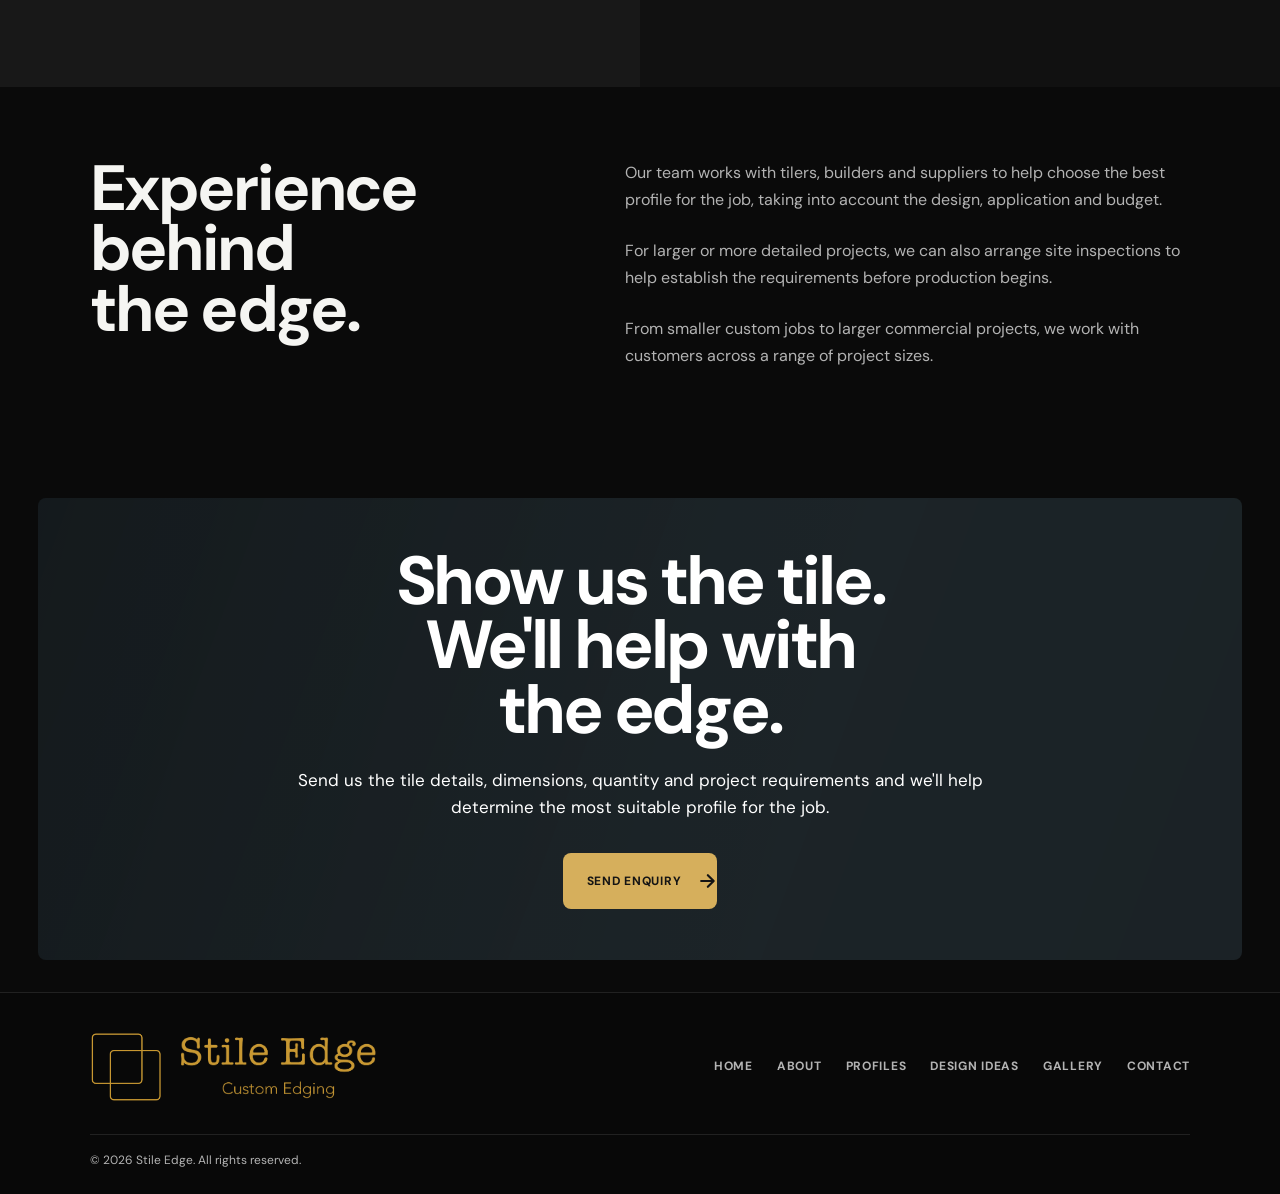
==== commit b27dcbb6: "Add id attribute to main element in about.html" ====
--- a/about.html
+++ b/about.html
@@ -161,7 +161,7 @@
     <!-- =========================
          3. MAIN CONTENT
     ========================== -->
-    <main>
+    <main id="main-content">
         <!-- =========================
              3.1 MAIN - HERO
         ========================== -->
--- a/style.css
+++ b/style.css
@@ -14,8 +14,9 @@
     --text-muted: #b3b3b3;
     --text-dim: #b3b3b3;
     /* Brand */
-    --brand-gold: #d9a64a;
+    --brand-gold: #C7A15F;
     --logo-gold: #CC9B33;
+    --cta-gold: #D6AF5C;
     --brand-gold-bright: #e8c676;
     --brand-gold-deep: #b98232;
     --platinum-blue: #334c5c;
@@ -31,9 +32,9 @@
     --dark: #050505;
     --line: rgba(255,255,255,.10);
     --max-width: 1100px;
-    --page-padding: clamp(20px, 4vw, 72px);
-    --section-space: clamp(48px, calc(40px + 2.5vw), 72px);
-    --section-gap: clamp(32px, calc(24px + 2.5vw), 56px);
+    --page-padding: clamp(24px, 4vw, 64px);
+    --section-space: 72px;
+    --section-gap: 48px;
     --ease: cubic-bezier(.22, 1, .36, 1);
     --section-title-size: clamp(38px, calc(32.667px + 1.667vw), 54px);
     --body-copy-size: 16px;
@@ -78,13 +79,7 @@
             var(--brand-gold) 52%,
             var(--brand-gold-deep) 100%
         );
-    --cta-surface:
-        linear-gradient(
-            115deg,
-            #334C5C 0%,
-            #2C4250 50%,
-            #223640 100%
-        );
+    --cta-surface: #1C2428;
     /* Spacing rhythm */
     --space-1: 4px;
     --space-2: 8px;
@@ -337,12 +332,12 @@
     flex-direction: column;
     justify-content: center;
     padding:
-        clamp(40px, 6vw, 85px)
+        clamp(40px, 6vw, 80px)
         clamp(30px, 5vw, 70px);
 }
 
 .service-content h3 {
-    margin: 0 0 20px;
+    margin: 0 0 24px;
     font-family:
         "DM Sans",
         system-ui,
@@ -355,7 +350,7 @@
 
 .service-content p {
     max-width: 530px;
-    margin: 0 0 25px;
+    margin: 0 0 24px;
     color: var(--text-muted);
     font-size: 16px;
     line-height: 1.7;
@@ -582,7 +577,7 @@
 
 .service-detail {
     padding-block:
-        clamp(42px, 4.5vw, 60px);
+        clamp(48px, 4.5vw, 64px);
     border-bottom:
         1px solid
         var(--line-strong);
@@ -603,7 +598,7 @@
         minmax(280px, .9fr)
         minmax(340px, 1.1fr);
     gap:
-        clamp(40px, 6vw, 84px);
+        clamp(40px, 6vw, 80px);
     align-items: center;
 }
 
@@ -620,11 +615,11 @@
 .service-detail-main h2 {
     display: flex;
     align-items: baseline;
-    gap: 14px;
+    gap: 16px;
     margin:
         0
         0
-        18px;
+        24px;
     font-family:
         "DM Sans",
         system-ui,
@@ -652,7 +647,7 @@
     margin:
         0
         0
-        22px;
+        24px;
     color: var(--text-muted);
     font-size: 16px;
     line-height: 1.65;
@@ -674,7 +669,7 @@
 .scope-items a {
     padding:
         8px
-        11px;
+        16px;
     border:
         1px solid
         var(--line-strong);
@@ -741,7 +736,6 @@
 .service-detail:nth-of-type(even)
 .service-detail-image {
     grid-column: 1;
-
     justify-self: start;
 }
 
@@ -767,9 +761,10 @@
     padding-block: var(--section-space);
 }
 
-.section + .section {
-    padding-top: var(--section-gap);
-}
+.services.section + .services.section {
+    padding-top: 0;
+}
+
 
 /* =========================================================
    5.1 HEADER - TOP INFORMATION BAR
@@ -1020,99 +1015,25 @@
 ------------------------------------------ */
 
 .button-primary {
-    --button-face: var(--gold-button);
-    --button-face-hover: var(--gold-button-hover);
-    --button-ink: #090909;
-    --button-depth-color: #050505;
-    --button-divider: rgba(9, 9, 9, .14);
-    --button-chamfer: 8px;
     position: relative;
     isolation: isolate;
     z-index: 0;
-    min-height: 54px;
-    padding: 0 0 0 20px;
-    background: transparent;
-    color: var(--button-ink);
+    min-height: 56px;
+    padding: 0 0 0 24px;
+    background: var(--cta-gold);
+    color: #141414;
     border: 0;
-    border-radius: 0;
-    overflow: visible;
+    border-radius: 8px;
+    overflow: hidden;
     transition:
         transform .22s var(--ease),
         color .22s ease;
 }
 
-/* CTA top face */
-.button-primary::before {
-    content: "";
-    position: absolute;
-    inset: 0;
-    z-index: -1;
-    background: var(--button-face);
-    clip-path: polygon(
-        0 0,
-        calc(100% - var(--button-chamfer)) 0,
-        100% var(--button-chamfer),
-        100% 100%,
-        0 100%
-    );
-    
-    border-radius: 0;
-    box-shadow:
-        inset 0 0 0 1px rgba(8,8,8,.22);
-    transition:
-        background-color .22s ease;
-}
-
-/* Black underlayer = tile thickness */
-.button-primary::after {
-    content: "";
-    position: absolute;
-    inset: 0;
-    z-index: -2;
-    background: var(--button-depth-color);
-    clip-path: polygon(
-        0 0,
-        calc(100% - var(--button-chamfer)) 0,
-        100% var(--button-chamfer),
-        100% 100%,
-        0 100%
-    );
-    
-    border-radius: 0;
-    transform:
-        translate(var(--button-depth), var(--button-depth));
-    transition:
-        transform .22s var(--ease);
-}
-
-.contact .button-primary,
-.about-cta .button-primary {
-    --button-chamfer: 10px;
-    --button-face: linear-gradient(180deg, #292929, #111111);
-    --button-face-hover: linear-gradient(180deg, #383838, #1D1D1D);
-    --button-ink: #FFFFFF;
-    --button-divider: rgba(255,255,255,.25);
-    min-height: 58px;
-    padding-left: 26px;
-    filter: drop-shadow(0 8px 12px rgba(0,0,0,.18));
-}
-
-.contact .button-label,
-.about-cta .button-label {
-    min-height: 58px;
-    padding-right: 20px;
-}
-
-.contact .button-arrow,
-.about-cta .button-arrow {
-    width: 60px;
-    min-height: 58px;
-}
-
 .button-label {
     display: inline-flex;
     align-items: center;
-    min-height: 54px;
+    min-height: 56px;
     padding-right: 16px;
     white-space: nowrap;
 }
@@ -1122,9 +1043,9 @@
     align-items: center;
     justify-content: center;
     align-self: stretch;
-    width: var(--button-arrow-width);
-    min-height: 54px;
-    border-left: 1px solid var(--button-divider);
+    width: 20px;
+    min-height: 56px;
+    border-left: 0;
     background: transparent;
     color: inherit;
 }
@@ -1143,6 +1064,10 @@
 
 .button-primary:hover {
     color: var(--button-ink);
+    background: #E8C676;
+    color: #141414;
+    transition:
+        translateY(-2px)
 }
 
 .button-primary:hover::before {
@@ -1175,7 +1100,7 @@
 
 .section-heading {
     max-width: 800px;
-    margin-bottom: 45px;
+    margin-bottom: 48px;
 }
 
 .section-heading h2 {
@@ -1190,7 +1115,7 @@
 ======================================== */
 
 .eyebrow {
-    margin: 0 0 12px;
+    margin: 0 0 16px;
     color: var(--accent);
     font-size: 11px;
     font-weight: 800;
@@ -1205,7 +1130,7 @@
 .text-link {
     display: inline-flex;
     align-items: center;
-    gap: 10px;
+    gap: 8px;
     color: var(--text);
     font-size: 12px;
     font-weight: 800;
@@ -1265,6 +1190,13 @@
 .hero-slide.is-active {
     opacity: 1;
     z-index: 1;
+}
+
+
+.hero-picture {
+    display: block;
+    width: 100%;
+    height: 100%;
 }
 
 .hero-image {
@@ -1338,7 +1270,7 @@
     z-index: 3;
     display: flex;
     justify-content: flex-start;
-    gap: 12px;
+    gap: 16px;
     flex-wrap: nowrap;
     width: max-content;
 }
@@ -1643,62 +1575,18 @@
     top: 50%;
     right: 18px;
     z-index: 4;
-
     width: 44px;
     height: 44px;
     padding: 0;
-
     display: grid;
     place-items: center;
-
-    background: transparent;
+    background: #D6AF5C;
     color: #090909;
-
     border: 0;
-    border-radius: 0;
-
+    border-radius: 8px;
     cursor: pointer;
-
     transform: translateY(-50%);
-
     isolation: isolate;
-}
-
-/* Gold face */
-.review-gallery-next::before {
-    content: "";
-    position: absolute;
-    inset: 0;
-    z-index: -1;
-    background: var(--gold-button);
-    clip-path: polygon(
-        0 0,
-        calc(100% - 7px) 0,
-        100% 7px,
-        100% 100%,
-        0 100%
-    );
-    box-shadow:
-        inset 0 0 0 1px rgba(8,8,8,.22);
-    transition:
-        background-color .22s ease;
-}
-
-/* Dark tile-thickness layer */
-.review-gallery-next::after {
-    content: "";
-    position: absolute;
-    inset: 0;
-    z-index: -2;
-    background: #050505;
-    clip-path: polygon(
-        0 0,
-        calc(100% - 7px) 0,
-        100% 7px,
-        100% 100%,
-        0 100%
-    );
-    transform: translate(2px, 2px);
 }
 
 .review-gallery-next:hover {
@@ -1757,7 +1645,7 @@
 
 .feature-copy h2 {
     max-width: 620px;
-    margin: 0 0 26px;
+    margin: 0 0 24px;
     font-size: clamp(50px, 6vw, 88px);
     line-height: .92;
     letter-spacing: -.06em;
@@ -1844,7 +1732,7 @@
 }
 
 .aprons-intro-copy p {
-    margin: 0 0 25px;
+    margin: 0 0 24px;
 }
 
 /* ==========================
@@ -1864,7 +1752,7 @@
 .gallery-grid {
     display: grid;
     grid-template-columns: repeat(2, 1fr);
-    gap: 20px;
+    gap: 24px;
 }
 
 .project-card {
@@ -1997,19 +1885,16 @@
     position: relative;
     isolation: isolate;
     overflow: hidden;
-    padding-block: clamp(70px, 8vw, 100px);
+    padding-block: 64px;
     color: #FFFFFF;
     background: var(--cta-surface);
-    text-align: center;
-    border-radius: var(--radius-section);
+    text-align: left;
+    border-radius: 8px;
 }
 
 .contact,
 .about-cta {
-    margin: 28px clamp(16px, 3vw, 40px) 32px;
-    box-shadow:
-        inset 0 1px 0 rgba(235, 173, 70, .14),
-        inset 0 -1px 0 rgba(255, 255, 255, .05);
+    margin: 32px clamp(16px, 3vw, 40px) 32px;
 }
 
 /* Very subtle tonal depth — no circles */
@@ -2036,23 +1921,23 @@
 }
 
 .contact-content {
-    max-width: 800px;
+    max-width: 640px;
     margin: 0 auto;
-    padding-inline: 20px;
+    padding-inline: 24px;
 }
 
 .contact h2 {
     max-width: 850px;
-    margin: 0 auto 35px;
-    font-size: clamp(40px, 6vw, 80px);
-    line-height: .94;
+    margin: 0 auto 24px;
+    font-size: clamp(36px, 4vw, 52px);
+    line-height: 1.08;
     letter-spacing: -.045em;
     text-wrap: balance;
 }
 
 .contact .about-cta-actions {
-    justify-content: center;
-    margin-top: 28px;
+    justify-content: flex-start
+    margin-top: 0;
 }
 
 /* ==========================
@@ -2143,7 +2028,7 @@
 }
 
 .about-cta {
-    border-radius: var(--radius-section);
+    border-radius: 8px;
 }
 
 .about-statement,
@@ -2177,7 +2062,7 @@
     font-size: 17px;
 }
 .about-introduction-copy p {
-    margin: 0 0 20px;
+    margin: 0 0 24px;
 }
 .about-lead {
     color: var(--text) !important;
@@ -2237,7 +2122,7 @@
 }
 .about-statement-content p {
     max-width: 480px;
-    margin: 0 0 18px;
+    margin: 0 0 24px;
     color: var(--text-muted);
     font-size: 16px;
     line-height: 1.7;
@@ -2254,7 +2139,7 @@
 .about-service-grid {
     display: grid;
     grid-template-columns: 1fr 1.2fr;
-    gap: 60px;
+    gap: 64px;
     align-items: start;
 }
 
@@ -2271,7 +2156,7 @@
 }
 
 .about-service-copy p {
-    margin: 0 0 18px;
+    margin: 0 0 24px;
     line-height: 1.7;
 }
 
@@ -2301,8 +2186,9 @@
     margin: 0 auto;
     padding-inline: var(--page-padding);
 }
+
 .about-cta h2 {
-    margin: 0 0 20px;
+    margin: 0 0 24px;
     font-size: clamp(40px, 5.5vw, 68px);
     line-height: .95;
     letter-spacing: -.045em;
@@ -2321,7 +2207,7 @@
 .about-cta-actions {
     display: flex;
     justify-content: center;
-    gap: 12px;
+    gap: 16px;
     flex-wrap: wrap;
 }
 
@@ -2356,7 +2242,7 @@
     justify-content: center;
     min-width: 0;
     min-height: 104px;
-    padding: 24px 28px;
+    padding: 24px 32px;
     background: #1c1c1c;
 }
 
@@ -2394,7 +2280,7 @@
 /* Labels */
 
 #contact-details .contact-detail-label {
-    margin: 0 0 10px;
+    margin: 0 0 8px;
     padding: 0;
     border: 0;
     color: #d6af5c;
@@ -2457,38 +2343,6 @@
     transform: translate(2px, -2px);
 }
 
-/* Mobile contact panel */
-
-@media (max-width: 700px) {
-    #contact-details .contact-detail {
-        min-height: 94px;
-        padding: 20px;
-    }
-
-    /* Email and Hours side by side */
-
-    #contact-details .contact-detail:nth-child(1),
-    #contact-details .contact-detail:nth-child(2) {
-        padding-inline: 12px;
-    }
-
-    #contact-details .contact-detail:nth-child(1)
-    .contact-detail-link {
-        font-size: clamp(12px, 3.4vw, 16px);
-        gap: 4px;
-    }
-
-    #contact-details .contact-detail:nth-child(2)
-    .contact-detail-hours {
-        font-size: clamp(11px, 3vw, 14px);
-    }
-
-    #contact-details .contact-detail:nth-child(5)
-    .contact-detail-link {
-        font-size: 15px;
-    }
-}
-
 /* Small phones */
 
 @media (max-width: 390px) {
@@ -2532,7 +2386,7 @@
 }
 
 .contact-form-intro h2 {
-    margin: 0 0 14px;
+    margin: 0 0 16px;
     font-size: clamp(32px, 4vw, 48px);
     line-height: .95;
     letter-spacing: -.03em;
@@ -2556,7 +2410,7 @@
 .form-grid {
     display: grid;
     grid-template-columns: 1fr 1fr;
-    gap: 20px 24px;
+    gap: 24px 24px;
     margin-bottom: 24px;
 }
 
@@ -2593,7 +2447,7 @@
 .form-field input,
 .form-field textarea {
     width: 100%;
-    padding: 14px 16px;
+    padding: 16px 16px;
     background: var(--surface);
     border: 1px solid #707070;
     border-radius: var(--radius-field);
@@ -2626,7 +2480,7 @@
 }
 
 .form-status {
-    margin-top: 18px;
+    margin-top: 16px;
     font-size: 15px;
 }
 
@@ -2694,7 +2548,7 @@
 .footer-brand {
     display: flex;
     align-items: center;
-    gap: 12px;
+    gap: 16px;
     width: fit-content;
     max-width: 100%;
 }
@@ -2723,7 +2577,7 @@
     align-items: center;
     justify-content: flex-end;
     flex-wrap: wrap;
-    gap: 10px 24px;
+    gap: 8px 24px;
 }
 
 .footer-links a {
@@ -2748,12 +2602,12 @@
         var(--max-width)
     );
     margin: 32px auto 0;
-    padding-top: 18px;
+    padding-top: 16px;
     border-top: 1px solid var(--line);
     display: flex;
     align-items: center;
     justify-content: space-between;
-    gap: 20px;
+    gap: 24px;
 }
 
 .copyright {
@@ -2977,22 +2831,6 @@
     }
 }
 
-/* Mobile homepage services */
-
-@media (max-width: 700px) {
-    .profiles-intro {
-        margin-bottom: 30px;
-    }
-
-    .profiles-heading h2 {
-        font-size: clamp(44px, 13vw, 64px);
-    }
-
-    .contact {
-        padding-block: 60px;
-    }
-}
-
 @media (max-width: 1050px) {
     .top-bar {
         font-size: 8px;
@@ -3043,7 +2881,7 @@
 
     .hero h1 {
         font-size: clamp(40px, 5vw, 64px);
-        margin-bottom: 14px;
+        margin-bottom: 16px;
     }
 
     .hero-text {
@@ -3077,14 +2915,6 @@
     }
 }
 
-/* Footer navigation — prevent Contact orphaning */
-
-@media (max-width: 700px) {
-    .footer-links a:first-child {
-        display: none;
-    }
-}
-
 @media (max-width: 600px) {
     .site-footer {
         padding-top: 24px;
@@ -3161,7 +2991,7 @@
 }
 
 .portfolio-page .portfolio-eyebrow {
-    margin: 0 0 12px;
+    margin: 0 0 16px;
     color: var(--accent);
     font-size: 11px;
     font-weight: 800;
@@ -3180,9 +3010,9 @@
     display: grid;
     grid-template-columns: minmax(0, 1.25fr) minmax(260px, .75fr);
     align-items: end;
-    column-gap: clamp(30px, 5vw, 80px);
+    column-gap: clamp(32px, 5vw, 80px);
     row-gap: 24px;
-    margin-bottom: clamp(26px, 4vw, 48px);
+    margin-bottom: clamp(32px, 4vw, 48px);
     padding-bottom: 24px;
     border-bottom: 1px solid var(--line);
 }
@@ -3222,7 +3052,7 @@
 }
 
 .portfolio-page .portfolio-gallery-description .portfolio-gallery-count {
-    margin-top: 18px;
+    margin-top: 16px;
     color: var(--text);
     font-size: 11px;
     font-weight: 700;
@@ -3238,7 +3068,7 @@
 .portfolio-page .portfolio-gallery-grid {
     display: grid;
     grid-template-columns: repeat(3, minmax(0, 1fr));
-    gap: 20px;
+    gap: 24px;
     margin: 0;
     padding: 0;
     list-style: none;
@@ -3415,13 +3245,30 @@
     margin: 0;
 }
 
-.portfolio-page .portfolio-viewer-figure > img {
-    display: block;
+
+/* Dedicated zoomable photograph area */
+.portfolio-page .portfolio-viewer-image-viewport {
+    position: relative;
     width: 100%;
     height: min(73dvh, 790px);
     max-height: calc(100dvh - 190px);
+    overflow: hidden;
+    background: #050505;
+    touch-action: none;
+    overscroll-behavior: contain;
+}
+
+.portfolio-page .portfolio-viewer-image-viewport > img {
+    display: block;
+    width: 100%;
+    height: 100%;
+    max-width: none;
+    max-height: none;
     object-fit: contain;
-    background: #050505;
+    user-select: none;
+    -webkit-user-select: none;
+    -webkit-user-drag: none;
+    transform-origin: center center;
 }
 
 .portfolio-page .portfolio-viewer-caption {
@@ -3479,6 +3326,79 @@
 }
 
 @media (max-width: 700px) {
+    .footer-links a:first-child {
+        display: none;
+    }
+    
+    .profiles-intro {
+        margin-bottom: 30px;
+    }
+
+    .profiles-heading h2 {
+        font-size: clamp(36px, 9vw, 40px);
+    }
+
+    .contact {
+        padding-block: 56px;
+    }
+    
+    #contact-details .contact-detail {
+        min-height: 94px;
+        padding: 20px;
+    }
+
+    /* Email and Hours side by side */
+
+    #contact-details .contact-detail:nth-child(1),
+    #contact-details .contact-detail:nth-child(2) {
+        padding-inline: 12px;
+    }
+
+    #contact-details .contact-detail:nth-child(1)
+    .contact-detail-link {
+        font-size: clamp(12px, 3.4vw, 16px);
+        gap: 4px;
+    }
+
+    #contact-details .contact-detail:nth-child(2)
+    .contact-detail-hours {
+        font-size: clamp(11px, 3vw, 14px);
+    }
+
+    #contact-details .contact-detail:nth-child(5)
+    .contact-detail-link {
+        font-size: 15px;
+    }
+    
+    #contact-details .contact-detail {
+        padding: 20px;
+        min-height: 94px;
+    }
+
+    
+    /* Email and Hours stay side by side */
+    #contact-details .contact-detail:nth-child(1),
+    #contact-details .contact-detail:nth-child(2) {
+        padding-inline: 12px;
+    }
+
+    #contact-details .contact-detail:nth-child(1)
+    .contact-detail-link {
+        font-size: clamp(12px, 3.4vw, 16px);
+        gap: 4px;
+    }
+
+    
+    #contact-details .contact-detail:nth-child(2)
+    .contact-detail-hours {
+        font-size: clamp(11px, 3vw, 14px);
+    }
+
+
+    #contact-details .contact-detail:nth-child(5) .contact-detail-link {
+        font-size: 15px;
+    }
+    
     .portfolio-page .portfolio-gallery-intro {
         grid-template-columns: minmax(0, 1fr);
         align-items: start;
@@ -3509,12 +3429,12 @@
         transform: translateY(-75%);
         background: rgba(10,10,10,.84);
     }
-    .portfolio-page .portfolio-viewer-prev { left: 3px; }
-    .portfolio-page .portfolio-viewer-next { right: 3px; }
-    .portfolio-page .portfolio-viewer-figure > img {
+    
+    .portfolio-page .portfolio-viewer-image-viewport {
         height: 62dvh;
         max-height: calc(100dvh - 185px);
     }
+    
     .portfolio-page .portfolio-viewer-caption {
         flex-direction: column;
         align-items: flex-start;
@@ -3524,6 +3444,72 @@
     }
     .portfolio-page [data-portfolio-caption] { text-align: left; }
     .portfolio-page .portfolio-viewer-hint { font-size: 10px; }
+}
+
+
+/* Fullscreen gallery viewer on mobile landscape */
+@media (max-width: 1024px) and (max-height: 520px)
+       and (orientation: landscape) {
+
+    .portfolio-page .portfolio-viewer {
+        position: fixed;
+        inset: 0;
+        display: none;
+        width: 100vw;
+        max-width: none;
+        height: 100dvh;
+        max-height: none;
+        margin: 0;
+        border: 0;
+    }
+
+    .portfolio-page .portfolio-viewer[open] {
+        display: block;
+    }
+
+    .portfolio-page .portfolio-viewer-panel {
+        width: 100%;
+        height: 100%;
+        max-height: none;
+        padding: 0;
+    }
+
+    .portfolio-page .portfolio-viewer-stage,
+    .portfolio-page .portfolio-viewer-figure {
+        width: 100%;
+        height: 100%;
+        min-height: 0;
+    }
+
+    .portfolio-page .portfolio-viewer-stage {
+        position: relative;
+        display: block;
+        flex: 1 1 auto;
+    }
+
+    .portfolio-page .portfolio-viewer-image-viewport {
+        height: 100%;
+        max-height: none;
+    }
+
+    .portfolio-page .portfolio-viewer-caption,
+    .portfolio-page .portfolio-viewer-hint {
+        display: none;
+    }
+
+    .portfolio-page .portfolio-viewer-arrow {
+        position: absolute;
+        z-index: 3;
+        top: 50%;
+        height: 52px;
+        transform: translateY(-50%);
+    }
+
+    .portfolio-page .portfolio-viewer-close {
+        z-index: 4;
+        top: max(8px, env(safe-area-inset-top));
+        right: max(8px, env(safe-area-inset-right));
+    }
 }
 
 @media (prefers-reduced-motion: reduce) {
@@ -3756,10 +3742,18 @@
    MOBILE COMPACT STATE
 --------------------------------- */
 
+
+@media (min-width: 721px) and (max-width: 1024px) {
+    :root {
+        --section-space: 64px;
+    }
+}
+
 @media (max-width: 720px) {
     :root {
-        --page-padding: 20px;
-        --section-space: 52px;
+        --page-padding: 24px;
+        --section-space: 56px;
+        --section-gap: 32px;
     }
         
     /* ==========================
@@ -3767,7 +3761,7 @@
     ========================== */
 
     .reviews-section {
-        padding-block: 20px;
+        padding-block: 24px;
     }
 
     .reviews-layout {
@@ -3776,7 +3770,7 @@
 
     .reviews-overview {
         display: block;
-        padding: 20px;
+        padding: 24px;
         border-right: 0;
         border-bottom: 0;
     }
@@ -3798,10 +3792,10 @@
 
     .review-gallery-slide {
         padding:
-            22px
-            62px
-            22px
-            20px;
+            24px
+            64px
+            24px
+            24px;
     }
 
     .review-gallery-top {
@@ -3837,13 +3831,13 @@
     /* Slim top-bar stays visible */
     .top-bar {
         display: block;
-        height: 32px;
-        font-size: 11px;
+        height: 40px;
+        font-size: 12px;
         letter-spacing: .06em;
     }
 
     .top-bar-inner {
-        height: 32px;
+        height: 40px;
         gap: 16px;
         justify-content: center;
         overflow: hidden;
@@ -3857,7 +3851,7 @@
 
     
     .site-header {
-        top: 32px;
+        top: 40px;
         background: transparent;
         backdrop-filter: none;
         -webkit-backdrop-filter: none;
@@ -3950,7 +3944,7 @@
         font-size: clamp(46px, 10vw, 58px);
         line-height: .92;
         letter-spacing: -.045em;
-        margin-bottom: 10px;
+        margin-bottom: 16px;
     }
 
     .hero-text {
@@ -3969,24 +3963,24 @@
         z-index: 3;
         display: flex;
         justify-content: flex-start;
-        gap: 10px;
+        gap: 16px;
         width: max-content;
     }
 
     .hero-actions .button-primary {
-        min-height: 50px;
-        padding: 0 0 0 18px;
-        font-size: 11px;
+        min-height: 56px;
+        padding: 0 0 0 20px;
+        font-size: 12px;
     }
     
     .hero-actions .button-label {
-        min-height: 50px;
-        padding-right: 14px;
+        min-height: 56px;
+        padding-right: 16px;
     }
     
     .hero-actions .button-arrow {
-        width: 46px;
-        min-height: 50px;
+        width: 20px;
+        min-height: 56px;
     }
     
     .hero-actions .button-arrow svg {
@@ -4004,17 +3998,17 @@
         width: 100%;
         margin: 0;
         padding-inline: var(--page-padding);
-        padding-block: 20px;
+        padding-block: 24px;
     }
     
     .about-introduction {
-        padding-top: 36px;
-        padding-bottom: 36px;
+        padding-top: 56px;
+        padding-bottom: 56px;
     }
     
     .about-service {
-        padding-top: 40px;
-        padding-bottom: 40px;
+        padding-top: 56px;
+        padding-bottom: 56px;
     }
     
     .about-service-grid {
@@ -4032,7 +4026,7 @@
     .about-introduction-grid,
     .about-service-grid {
         grid-template-columns: 1fr;
-        gap: 30px;
+        gap: 24px;
     }
 
     .about-statement,
@@ -4053,7 +4047,7 @@
     }
 
     .feature-copy h2 {
-        font-size: clamp(48px, 13vw, 72px);
+        font-size: clamp(36px, 9vw, 40px);
     }
 
     .gallery-grid {
@@ -4068,16 +4062,16 @@
 
     .aprons-intro {
         grid-template-columns: 1fr;
-        gap: 30px;
-        margin-bottom: 55px;
+        gap: 32px;
+        margin-bottom: 48px;
     }
 
     .aprons-heading h2 {
-        font-size: clamp(44px, 13vw, 72px);
+        font-size: clamp(36px, 9vw, 40px);
     }
 
     .gallery {
-        padding-top: 40px;
+        padding-top: 56px;
     }
     
     .home-page
@@ -4373,38 +4367,6 @@
 
 }
 
-/* Mobile layout */
-@media (max-width: 700px) {
-    #contact-details .contact-detail {
-        padding: 20px;
-        min-height: 94px;
-    }
-
-    
-    /* Email and Hours stay side by side */
-    #contact-details .contact-detail:nth-child(1),
-    #contact-details .contact-detail:nth-child(2) {
-        padding-inline: 12px;
-    }
-
-    #contact-details .contact-detail:nth-child(1)
-    .contact-detail-link {
-        font-size: clamp(12px, 3.4vw, 16px);
-        gap: 4px;
-    }
-
-    
-    #contact-details .contact-detail:nth-child(2)
-    .contact-detail-hours {
-        font-size: clamp(11px, 3vw, 14px);
-    }
-
-
-    #contact-details .contact-detail:nth-child(5) .contact-detail-link {
-        font-size: 15px;
-    }
-}
-
 /* Small phones */
 @media (max-width: 390px) {
     #contact-details .contact-detail {
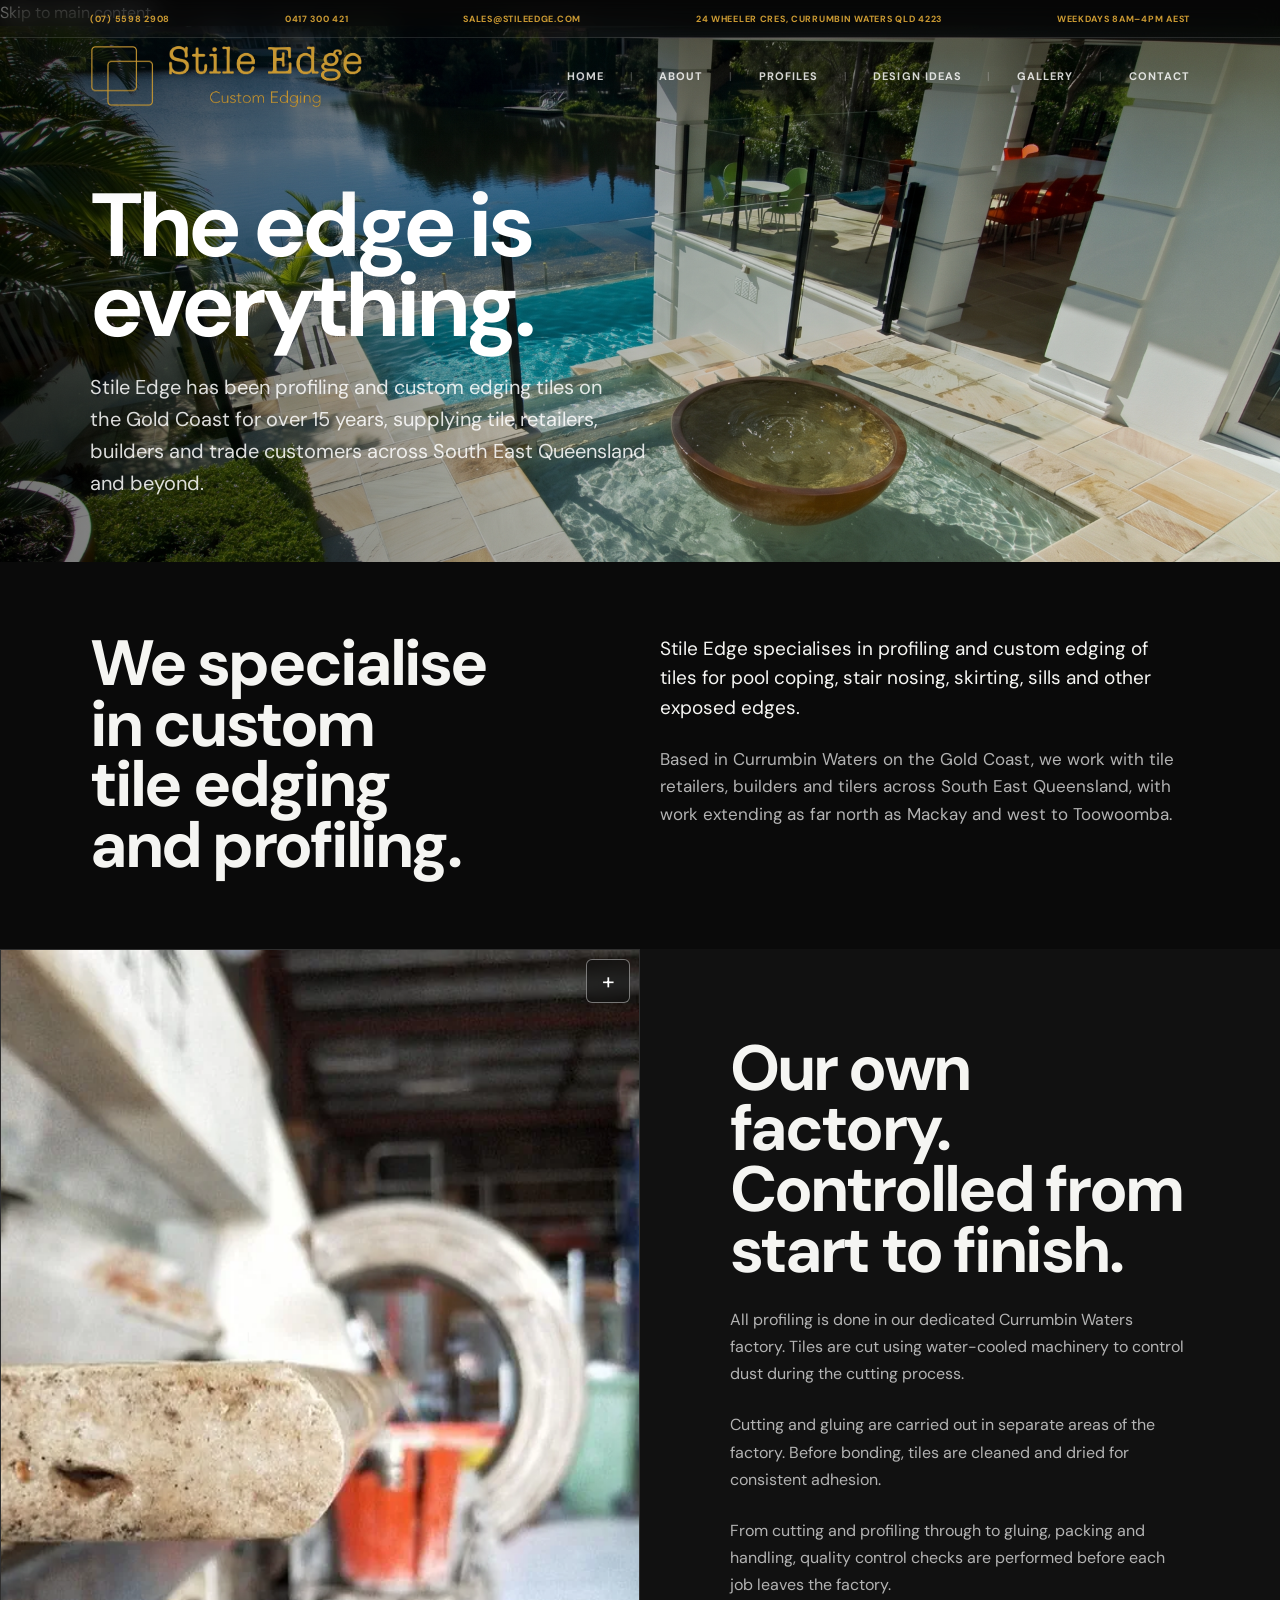
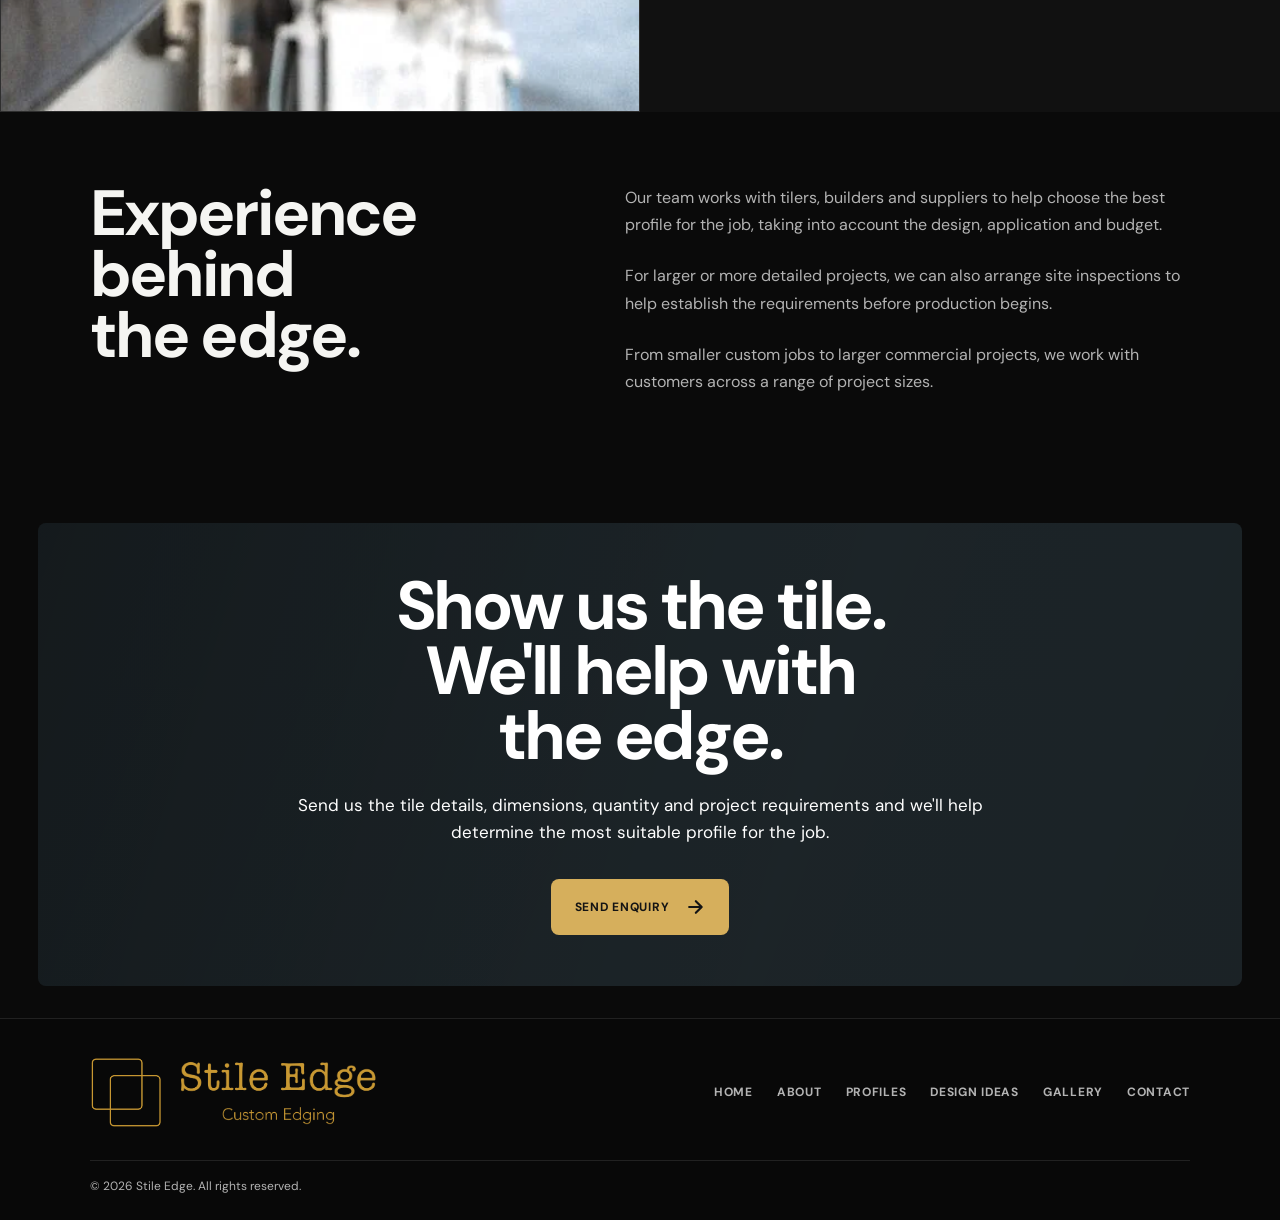
==== commit a634ed62: "Add skip link for accessibility" ====
--- a/about.html
+++ b/about.html
@@ -79,6 +79,7 @@
     </script>
 </head>
 <body>
+    <a class="skip-link" href="#main-content">Skip to main content</a>
     <!-- =========================
          2.1 HEADER - TOP BAR
     ========================== -->
--- a/style.css
+++ b/style.css
@@ -38,47 +38,6 @@
     --ease: cubic-bezier(.22, 1, .36, 1);
     --section-title-size: clamp(38px, calc(32.667px + 1.667vw), 54px);
     --body-copy-size: 16px;
-    --gold-button:
-        linear-gradient(
-            180deg,
-            rgba(255,255,255,.28) 0,
-            rgba(255,255,255,.06) 2px,
-            transparent 3px
-        ),
-        linear-gradient(
-            108deg,
-            transparent 0%,
-            transparent 34%,
-            rgba(255,255,255,.11) 46%,
-            transparent 60%
-        ),
-        linear-gradient(
-            180deg,
-            var(--brand-gold-bright) 0%,
-            var(--brand-gold) 44%,
-            var(--brand-gold-deep) 100%
-        );
-    
-    --gold-button-hover:
-        linear-gradient(
-            180deg,
-            rgba(255,255,255,.34) 0,
-            rgba(255,255,255,.08) 2px,
-            transparent 3px
-        ),
-        linear-gradient(
-            108deg,
-            transparent 0%,
-            transparent 30%,
-            rgba(255,255,255,.16) 46%,
-            transparent 62%
-        ),
-        linear-gradient(
-            180deg,
-            var(--brand-gold-bright) 0%,
-            var(--brand-gold) 52%,
-            var(--brand-gold-deep) 100%
-        );
     --cta-surface: #1C2428;
     /* Spacing rhythm */
     --space-1: 4px;
@@ -93,7 +52,6 @@
     /* Stile edge motif */
     --brand-edge-length: 40px;
     --brand-edge-thickness: 2px;
-
     /* Shape system */
     --radius-section: 14px;
     --radius-card: 0;
@@ -101,16 +59,10 @@
     --radius-tag: 0;
     --radius-field: 0;
     --radius-section-edge: 0;
-    
-    /* Button geometry */
-    --button-depth: 2px;
-    --button-chamfer: 14px;
-    --button-arrow-width: 52px;
 }
 /* ==========================
    2. Fonts
 ========================== */
-
 /* dm-sans-regular - latin */
 @font-face {
   font-display: swap;
@@ -1016,10 +968,8 @@
 
 .button-primary {
     position: relative;
-    isolation: isolate;
-    z-index: 0;
     min-height: 56px;
-    padding: 0 0 0 24px;
+    padding: 0 24px;
     background: var(--cta-gold);
     color: #141414;
     border: 0;
@@ -1027,7 +977,8 @@
     overflow: hidden;
     transition:
         transform .22s var(--ease),
-        color .22s ease;
+        color .22s ease,
+        background-color .2s ease;
 }
 
 .button-label {
@@ -1063,23 +1014,10 @@
 }
 
 .button-primary:hover {
-    color: var(--button-ink);
     background: #E8C676;
     color: #141414;
-    transition:
+    transform:
         translateY(-2px)
-}
-
-.button-primary:hover::before {
-    background: var(--button-face-hover);
-}
-
-.button-primary:hover::after {
-    transform:
-        translate(
-            var(--button-depth),
-            var(--button-depth)
-        );
 }
 
 .button-primary:hover .button-arrow svg {
@@ -1088,10 +1026,6 @@
 
 .button-primary:active {
     transform: translate(1px, 1px);
-}
-
-.button-primary:active::after {
-    transform: translate(2px, 2px);
 }
 
 /* ========================================
@@ -1593,10 +1527,6 @@
     color: #090909;
 }
 
-.review-gallery-next:hover::before {
-    background: var(--gold-button-hover);
-}
-
 .review-gallery-next svg {
     width: 18px;
     height: 18px;
@@ -1926,6 +1856,23 @@
     padding-inline: 24px;
 }
 
+.contact-content::before {
+    content: "";
+    display: block;
+    width: 40px;
+    height: 2px;
+    background: var(--brand-gold);
+    margin-bottom: 24px;
+}
+
+.contact-content > p {
+    color: var(--text-muted);
+    font-size: 16px;
+    line-height: 1.6;
+    max-width: 520px;
+    margin: 0 0 32px;
+}
+
 .contact h2 {
     max-width: 850px;
     margin: 0 auto 24px;
@@ -1936,7 +1883,7 @@
 }
 
 .contact .about-cta-actions {
-    justify-content: flex-start
+    justify-content: flex-start;
     margin-top: 0;
 }
 
@@ -2027,10 +1974,6 @@
     border-radius: var(--radius-section-edge);
 }
 
-.about-cta {
-    border-radius: 8px;
-}
-
 .about-statement,
 .about-service {
     margin-top: 0;
@@ -2168,6 +2111,7 @@
     position: relative;
     isolation: isolate;
     overflow: hidden;
+    border-radius: 8px;
     background:
     linear-gradient(
         110deg,
@@ -3348,54 +3292,24 @@
     }
 
     /* Email and Hours side by side */
-
     #contact-details .contact-detail:nth-child(1),
     #contact-details .contact-detail:nth-child(2) {
         padding-inline: 12px;
     }
-
+    
     #contact-details .contact-detail:nth-child(1)
     .contact-detail-link {
         font-size: clamp(12px, 3.4vw, 16px);
         gap: 4px;
     }
-
+    
     #contact-details .contact-detail:nth-child(2)
     .contact-detail-hours {
         font-size: clamp(11px, 3vw, 14px);
     }
-
+    
     #contact-details .contact-detail:nth-child(5)
     .contact-detail-link {
-        font-size: 15px;
-    }
-    
-    #contact-details .contact-detail {
-        padding: 20px;
-        min-height: 94px;
-    }
-
-    
-    /* Email and Hours stay side by side */
-    #contact-details .contact-detail:nth-child(1),
-    #contact-details .contact-detail:nth-child(2) {
-        padding-inline: 12px;
-    }
-
-    #contact-details .contact-detail:nth-child(1)
-    .contact-detail-link {
-        font-size: clamp(12px, 3.4vw, 16px);
-        gap: 4px;
-    }
-
-    
-    #contact-details .contact-detail:nth-child(2)
-    .contact-detail-hours {
-        font-size: clamp(11px, 3vw, 14px);
-    }
-
-
-    #contact-details .contact-detail:nth-child(5) .contact-detail-link {
         font-size: 15px;
     }
     
@@ -3587,7 +3501,6 @@
 ========================== */
 
 @media (prefers-reduced-motion: reduce) {
-
     html {
         scroll-behavior: auto;
     }
@@ -3880,7 +3793,6 @@
         width: 150px;
     }
 
-
     .menu-button {
         appearance: none;
         display: flex;
@@ -3969,7 +3881,7 @@
 
     .hero-actions .button-primary {
         min-height: 56px;
-        padding: 0 0 0 20px;
+        padding: 0 20px;
         font-size: 12px;
     }
     
@@ -4123,7 +4035,6 @@
         grid-template-columns:
             112px
             minmax(0, 1fr);
-        min-height: 148px;
         margin-bottom: 12px;
         border:
             1px solid
